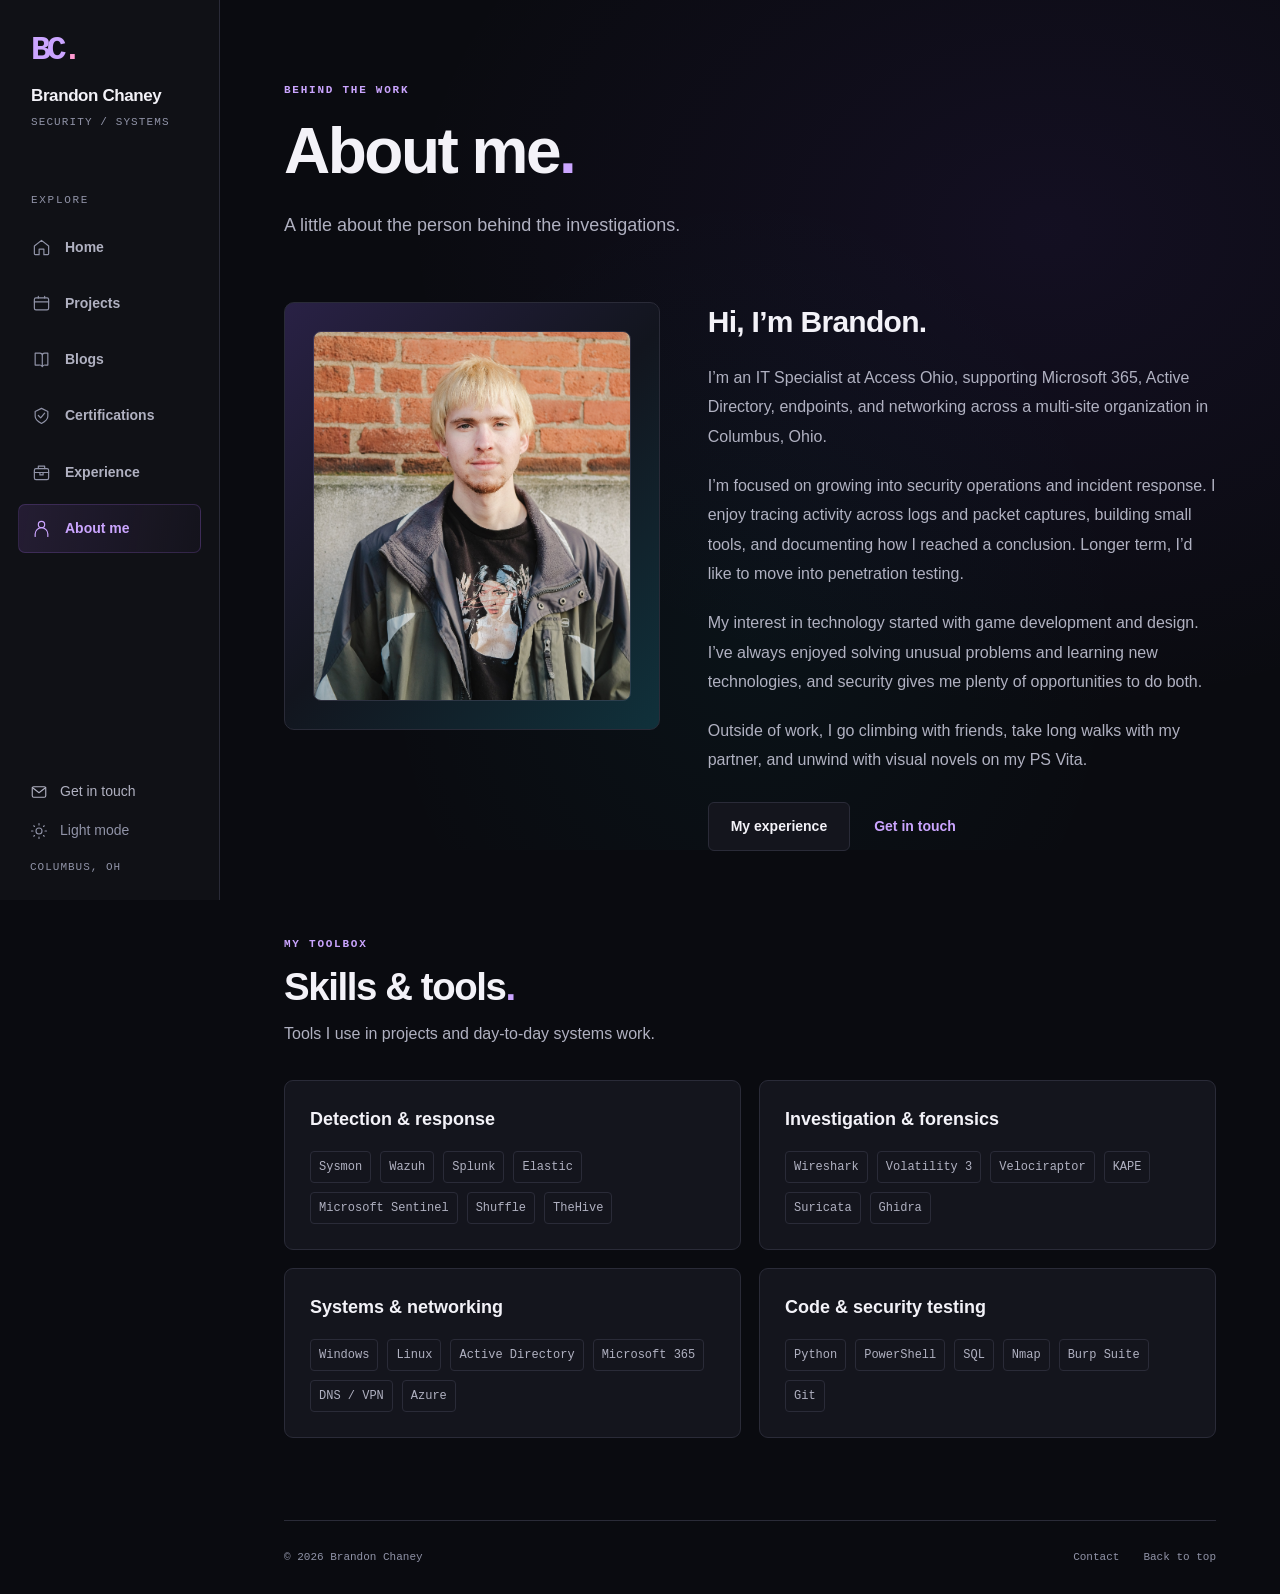
==== about.html @ cf91cf43 "website subsection overhaul" ====
<!doctype html>
<html lang="en" data-theme="dark">
<head>
 <meta charset="utf-8"><meta name="viewport" content="width=device-width, initial-scale=1">
 <meta name="theme-color" content="#0a0b10"><meta name="description" content="Meet Brandon Chaney, an IT specialist in Columbus building toward security operations and incident response.">
 <title>About me | Brandon Chaney</title>
 <link rel="icon" type="image/svg+xml" href="assets/favicon.svg"><link rel="stylesheet" href="style.css">
 <script>try{document.documentElement.dataset.theme=localStorage.getItem('brandon-theme')||'dark'}catch(e){}</script>
 <script src="content.js" defer></script><script src="script.js" defer></script>
</head>
<body id="top">
 <a class="skip-link" href="#main">Skip to content</a>
 <aside class="site-rail" aria-label="Site navigation">
  <a class="rail-brand" href="index.html"><span class="brand-mark">BC<span>.</span></span><span class="brand-name">Brandon Chaney<small>SECURITY / SYSTEMS</small></span></a>
  <p class="rail-label">EXPLORE</p><nav class="nav-links" aria-label="Main navigation"><a href="index.html"><svg viewBox="0 0 24 24" fill="none" stroke="currentColor" stroke-width="1.5" stroke-linecap="round" stroke-linejoin="round" aria-hidden="true"><path d="m3 10 9-7 9 7v10a1 1 0 0 1-1 1h-5v-7H9v7H4a1 1 0 0 1-1-1z"/></svg><span>Home</span></a><a href="projects.html"><svg viewBox="0 0 24 24" fill="none" stroke="currentColor" stroke-width="1.5" stroke-linecap="round" stroke-linejoin="round" aria-hidden="true"><rect x="3" y="5" width="18" height="15" rx="2"/><path d="M3 10h18M8 5V3m8 2V3"/></svg><span>Projects</span></a><a href="blogs.html"><svg viewBox="0 0 24 24" fill="none" stroke="currentColor" stroke-width="1.5" stroke-linecap="round" stroke-linejoin="round" aria-hidden="true"><path d="M4 4h6a3 3 0 0 1 3 3v14a4 4 0 0 0-4-2H4zM13 7a3 3 0 0 1 3-3h4v15h-3a4 4 0 0 0-4 2"/></svg><span>Blogs</span></a><a href="certifications.html"><svg viewBox="0 0 24 24" fill="none" stroke="currentColor" stroke-width="1.5" stroke-linecap="round" stroke-linejoin="round" aria-hidden="true"><path d="m12 3 8 4v6c0 4-4 7-8 9-4-2-8-5-8-9V7z"/><path d="m8 12 3 3 5-6"/></svg><span>Certifications</span></a><a href="experience.html"><svg viewBox="0 0 24 24" fill="none" stroke="currentColor" stroke-width="1.5" stroke-linecap="round" stroke-linejoin="round" aria-hidden="true"><rect x="3" y="7" width="18" height="14" rx="2"/><path d="M8 7V4h8v3M3 12h18m-11 0v3h4v-3"/></svg><span>Experience</span></a><a href="about.html" class="active" aria-current="page"><svg viewBox="0 0 24 24" fill="none" stroke="currentColor" stroke-width="1.5" stroke-linecap="round" stroke-linejoin="round" aria-hidden="true"><circle cx="12" cy="7" r="4"/><path d="M4 22v-3a8 8 0 0 1 16 0v3"/></svg><span>About me</span></a></nav>
  <div class="rail-bottom"><a class="rail-contact" href="contact.html"><svg viewBox="0 0 24 24" fill="none" stroke="currentColor" stroke-width="1.5" stroke-linecap="round" stroke-linejoin="round" aria-hidden="true"><rect x="3" y="5" width="18" height="14" rx="2"/><path d="m3 6 9 7 9-7"/></svg>Get in touch</a><button class="theme-toggle" type="button" aria-label="Switch to light mode" aria-pressed="false"><svg viewBox="0 0 24 24" fill="none" stroke="currentColor" stroke-width="1.5" stroke-linecap="round" stroke-linejoin="round" aria-hidden="true"><circle cx="12" cy="12" r="4"/><path d="M12 2v2m0 16v2M2 12h2m16 0h2M5 5l1 1m12 12 1 1M5 19l1-1M18 6l1-1"/></svg><span class="theme-label">Light mode</span></button><span class="rail-note">COLUMBUS, OH</span></div>
 </aside>
 <header class="mobile-bar"><a href="index.html" class="mobile-brand">BC<span>.</span></a><span class="mobile-title">Brandon Chaney</span><button class="menu-toggle" aria-expanded="false" aria-controls="mobile-nav" aria-label="Open navigation"><span></span><span></span></button><nav id="mobile-nav" class="mobile-nav" aria-label="Mobile navigation" hidden><a href="index.html"><svg viewBox="0 0 24 24" fill="none" stroke="currentColor" stroke-width="1.5" stroke-linecap="round" stroke-linejoin="round" aria-hidden="true"><path d="m3 10 9-7 9 7v10a1 1 0 0 1-1 1h-5v-7H9v7H4a1 1 0 0 1-1-1z"/></svg><span>Home</span></a><a href="projects.html"><svg viewBox="0 0 24 24" fill="none" stroke="currentColor" stroke-width="1.5" stroke-linecap="round" stroke-linejoin="round" aria-hidden="true"><rect x="3" y="5" width="18" height="15" rx="2"/><path d="M3 10h18M8 5V3m8 2V3"/></svg><span>Projects</span></a><a href="blogs.html"><svg viewBox="0 0 24 24" fill="none" stroke="currentColor" stroke-width="1.5" stroke-linecap="round" stroke-linejoin="round" aria-hidden="true"><path d="M4 4h6a3 3 0 0 1 3 3v14a4 4 0 0 0-4-2H4zM13 7a3 3 0 0 1 3-3h4v15h-3a4 4 0 0 0-4 2"/></svg><span>Blogs</span></a><a href="certifications.html"><svg viewBox="0 0 24 24" fill="none" stroke="currentColor" stroke-width="1.5" stroke-linecap="round" stroke-linejoin="round" aria-hidden="true"><path d="m12 3 8 4v6c0 4-4 7-8 9-4-2-8-5-8-9V7z"/><path d="m8 12 3 3 5-6"/></svg><span>Certifications</span></a><a href="experience.html"><svg viewBox="0 0 24 24" fill="none" stroke="currentColor" stroke-width="1.5" stroke-linecap="round" stroke-linejoin="round" aria-hidden="true"><rect x="3" y="7" width="18" height="14" rx="2"/><path d="M8 7V4h8v3M3 12h18m-11 0v3h4v-3"/></svg><span>Experience</span></a><a href="about.html" class="active" aria-current="page"><svg viewBox="0 0 24 24" fill="none" stroke="currentColor" stroke-width="1.5" stroke-linecap="round" stroke-linejoin="round" aria-hidden="true"><circle cx="12" cy="7" r="4"/><path d="M4 22v-3a8 8 0 0 1 16 0v3"/></svg><span>About me</span></a><a href="contact.html"><svg viewBox="0 0 24 24" fill="none" stroke="currentColor" stroke-width="1.5" stroke-linecap="round" stroke-linejoin="round" aria-hidden="true"><rect x="3" y="5" width="18" height="14" rx="2"/><path d="m3 6 9 7 9-7"/></svg><span>Contact</span></a><button class="theme-toggle" aria-label="Switch to light mode" aria-pressed="false"><svg viewBox="0 0 24 24" fill="none" stroke="currentColor" stroke-width="1.5" stroke-linecap="round" stroke-linejoin="round" aria-hidden="true"><circle cx="12" cy="12" r="4"/><path d="M12 2v2m0 16v2M2 12h2m16 0h2M5 5l1 1m12 12 1 1M5 19l1-1M18 6l1-1"/></svg><span class="theme-label">Light mode</span></button></nav></header>
 <main id="main" tabindex="-1"><div class="page-shell"><header class="page-header"><p class="eyebrow">BEHIND THE WORK</p><h1>About me<span class="accent">.</span></h1><p class="page-description">A little about the person behind the investigations.</p></header><div class="about-full"><div class="portrait-frame"><img class="portrait" data-portrait src="assets/brandon.jpg" width="600" height="700" alt="Brandon Chaney"><span class="portrait-note" data-portrait-note hidden>PORTRAIT COMING SOON</span></div><div class="about-copy"><h2>Hi, I’m Brandon.</h2><p>I’m an IT Specialist at Access Ohio, supporting Microsoft 365, Active Directory, endpoints, and networking across a multi-site organization in Columbus, Ohio.</p><p>I’m focused on growing into security operations and incident response. I enjoy tracing activity across logs and packet captures, building small tools, and documenting how I reached a conclusion. Longer term, I’d like to move into penetration testing.</p><p>My interest in technology started with game development and design. I’ve always enjoyed solving unusual problems and learning new technologies, and security gives me plenty of opportunities to do both.</p><p>Outside of work, I go climbing with friends, take long walks with my partner, and unwind with visual novels on my PS Vita.</p><div class="hero-actions"><a class="button button-outline" href="experience.html">My experience</a><a class="text-link" href="contact.html">Get in touch</a></div></div></div><section class="skills-section"><div class="section-heading"><div><p class="eyebrow">MY TOOLBOX</p><h2>Skills & tools<span class="accent">.</span></h2><p>Tools I use in projects and day-to-day systems work.</p></div></div><div class="skills-grid"><div class="skill-card"><h3>Detection & response</h3><div class="tags"><span>Sysmon</span><span>Wazuh</span><span>Splunk</span><span>Elastic</span><span>Microsoft Sentinel</span><span>Shuffle</span><span>TheHive</span></div></div><div class="skill-card"><h3>Investigation & forensics</h3><div class="tags"><span>Wireshark</span><span>Volatility 3</span><span>Velociraptor</span><span>KAPE</span><span>Suricata</span><span>Ghidra</span></div></div><div class="skill-card"><h3>Systems & networking</h3><div class="tags"><span>Windows</span><span>Linux</span><span>Active Directory</span><span>Microsoft 365</span><span>DNS / VPN</span><span>Azure</span></div></div><div class="skill-card"><h3>Code & security testing</h3><div class="tags"><span>Python</span><span>PowerShell</span><span>SQL</span><span>Nmap</span><span>Burp Suite</span><span>Git</span></div></div></div></section></div>
 <footer class="site-footer"><span>© <span data-year>2026</span> Brandon Chaney</span><div><a href="contact.html">Contact</a><a href="#top">Back to top</a></div></footer></main>
</body></html>
---- style.css ----
:root{color-scheme:dark;--bg:#0a0b10;--rail:#101116;--surface:#14151d;--raised:#1a1b25;--line:#2a2b38;--text:#f3f2f8;--muted:#b0b1c1;--dim:#9093a7;--accent:#cba5ff;--pink:#ff9ad1;--cyan:#71e5f8;--green:#98e5b4;--accent-ink:#170d24;--shadow:0 22px 60px #0003;--mono:ui-monospace,SFMono-Regular,Consolas,"Liberation Mono",monospace;--sans:Inter,"Segoe UI",Arial,sans-serif}
:root[data-theme="light"]{color-scheme:light;--bg:#f7f7fc;--rail:#fff;--surface:#fff;--raised:#eeedf7;--line:#d7d5e5;--text:#1d1830;--muted:#59556b;--dim:#696477;--accent:#7137b3;--pink:#b32876;--cyan:#08798c;--green:#227340;--accent-ink:#fff;--shadow:0 22px 60px #3120420c}
*{box-sizing:border-box}html{scroll-behavior:smooth;scroll-padding-top:30px}body{margin:0;background:var(--bg);color:var(--text);font:16px/1.65 var(--sans);-webkit-font-smoothing:antialiased}body::before{content:"";position:absolute;top:0;right:0;left:220px;height:850px;pointer-events:none;z-index:-1;background:radial-gradient(ellipse at 78% 27%,#773cdf16,transparent 55%),radial-gradient(ellipse at 50% 75%,#00c2cf0a,transparent 50%)}a{color:inherit;text-underline-offset:5px}button{font:inherit}img{max-width:100%;display:block}button,a{-webkit-tap-highlight-color:transparent}button{cursor:pointer}::selection{background:var(--accent);color:var(--accent-ink)}:focus-visible{outline:2px solid var(--cyan);outline-offset:5px;border-radius:3px}[hidden]{display:none!important}main{margin-left:220px;min-width:0}main:focus{outline:none}svg{width:22px;height:22px;flex-shrink:0}.skip-link{position:fixed;top:-100px;left:16px;z-index:500;padding:12px 20px;background:var(--accent);color:var(--accent-ink);text-decoration:none}.skip-link:focus{top:15px}
.site-rail{position:fixed;inset:0 auto 0 0;width:220px;padding:34px 18px 25px;background:var(--rail);border-right:1px solid var(--line);z-index:50;display:flex;flex-direction:column}.rail-brand{display:flex;flex-direction:column;align-items:flex-start;gap:15px;text-decoration:none;padding-left:13px}.brand-mark{font:800 33px/1 var(--mono);letter-spacing:-4px;color:var(--accent)}.brand-mark span{color:var(--pink)}.brand-name{font-size:17px;font-weight:650;letter-spacing:-.4px}.brand-name small{display:block;margin-top:4px;font:11px/1.6 var(--mono);letter-spacing:1.1px;color:var(--dim)}.rail-label{margin:60px 13px 15px;font:11px/1.5 var(--mono);letter-spacing:1.7px;color:var(--dim)}.nav-links{display:grid;gap:7px}.nav-links a,.mobile-nav>a{display:flex;align-items:center;gap:14px;padding:12px 13px;border:1px solid transparent;border-radius:7px;color:var(--muted);font-size:14px;font-weight:550;text-decoration:none;transition:background .2s,color .2s}.nav-links a svg{width:19px;height:19px;color:var(--dim)}.nav-links a:hover,.mobile-nav>a:hover{background:var(--raised);color:var(--text)}.nav-links a.active,.mobile-nav>a.active{background:linear-gradient(100deg,#b171ff20,#b171ff07);border-color:#b171ff30;color:var(--accent)}.nav-links a.active svg{color:var(--accent)}.rail-bottom{margin-top:auto;padding:30px 12px 0;display:grid;gap:16px}.rail-contact{display:flex;align-items:center;gap:12px;font-size:14px;color:var(--muted);text-decoration:none}.rail-contact:hover{color:var(--accent)}.rail-contact svg{width:18px}.theme-toggle{display:flex;align-items:center;gap:12px;background:none;border:0;padding:0;color:var(--dim);font-size:14px;text-align:left}.theme-toggle:hover{color:var(--text)}.theme-toggle svg{width:18px;height:18px}.rail-note{font:11px/1.5 var(--mono);letter-spacing:1px;color:var(--dim)}.mobile-bar{display:none}
.section-shell,.page-shell{max-width:1320px;margin:0 auto;padding:82px clamp(32px,5vw,84px)}.section-divider{border-top:1px solid var(--line)}.eyebrow{font:600 11px/1.6 var(--mono);letter-spacing:1.75px;color:var(--accent);margin:0 0 16px}.hero{position:relative;display:grid;grid-template-columns:1.08fr 1fr;gap:48px;align-items:center;min-height:780px;padding-top:80px;padding-bottom:130px}.terminal-text{font:14px/1.6 var(--mono);color:var(--dim);margin:0 0 13px}.terminal-text span{color:var(--cyan)}.hero h1{font-size:clamp(62px,6.8vw,103px);line-height:1.02;letter-spacing:-6px;font-weight:760;margin:0 0 32px}.surname{color:var(--accent);white-space:nowrap}.initial-invert{display:inline-block;color:#170d24;background:var(--pink);padding:0 .05em .04em;line-height:.99;margin-right:.025em}.name-dot{color:var(--pink)}.hero-description{font-size:18px;line-height:1.7;color:var(--muted);max-width:490px;margin:0}.hero-actions{display:flex;flex-wrap:wrap;align-items:center;gap:12px;margin-top:27px}.button{display:inline-flex;align-items:center;justify-content:center;gap:20px;text-decoration:none;font-size:14px;font-weight:650;line-height:1.4;padding:14px 22px;border-radius:6px;border:1px solid transparent;transition:transform .2s,box-shadow .2s,background .2s}.button-primary{background:linear-gradient(110deg,#d3adff,#bf95f5);color:#1d0f30;box-shadow:0 5px 24px #a465ed15}.button-primary:hover{box-shadow:0 8px 30px #b07dea2e;transform:translateY(-2px)}.button-outline{background:var(--surface);border-color:var(--line);color:var(--text)}.button-outline:hover{border-color:var(--accent);transform:translateY(-2px)}.hero-caption{font:12px/1.7 var(--mono);color:var(--dim);margin:26px 0 0;max-width:430px}.terminal-wrap{min-width:0;position:relative}.terminal-wrap::before{content:"";position:absolute;inset:-40px -30px;z-index:-1;background:radial-gradient(ellipse,#9146e52b,transparent 70%)}.terminal-window{background:var(--surface);border:1px solid #a273dc50;border-radius:10px;box-shadow:var(--shadow);overflow:hidden;transform:none}.terminal-header{display:flex;align-items:center;gap:18px;padding:15px 18px;border-bottom:1px solid var(--line);background:var(--raised);font:11px/1.5 var(--mono);color:var(--dim)}.terminal-dots{display:flex;gap:6px}.terminal-dots i{width:8px;height:8px;border-radius:50%;background:#fa8b9f}.terminal-dots i:nth-child(2){background:#e6c178}.terminal-dots i:nth-child(3){background:#87d8af}.terminal-body{padding:27px 23px 19px;font:12px/1.9 var(--mono)}.terminal-static{color:var(--muted)}.terminal-green{color:var(--green)}.terminal-dim{color:var(--dim)}.terminal-foot{display:flex;justify-content:space-between;gap:14px;padding-top:17px;border-top:1px solid var(--line);font-size:9px;letter-spacing:.5px;color:var(--dim)}.terminal-caption{margin:21px 0 0;text-align:right;font:9px/1.5 var(--mono);letter-spacing:1.2px;color:var(--dim)}.cursor{color:var(--accent);animation:blink 1s steps(1) infinite}@keyframes blink{50%{opacity:0}}.hero-scroll{position:absolute;bottom:43px;left:clamp(32px,5vw,84px);font:11px/1.5 var(--mono);letter-spacing:1px;text-decoration:none;color:var(--dim);display:flex;align-items:center;gap:12px}.hero-scroll::before{content:"";height:23px;width:1px;background:linear-gradient(var(--accent),transparent)}.hero-scroll:hover{color:var(--accent)}
.section-heading{display:flex;justify-content:space-between;align-items:flex-end;gap:30px;margin-bottom:32px}.section-heading h2,.contact-box h2{font-size:clamp(30px,3vw,43px);line-height:1.18;letter-spacing:-1.4px;margin:0 0 12px;font-weight:650}.section-heading .eyebrow{margin-bottom:10px}.section-heading p:not(.eyebrow){color:var(--muted);font-size:16px;margin:0;max-width:650px}.accent{color:var(--accent)}.section-link{font-size:14px;font-weight:550;text-decoration:none;color:var(--accent);flex-shrink:0;padding-bottom:4px}.section-link:hover{text-decoration:underline}.section-link span{display:inline-block;margin-left:7px;padding:1px 7px;background:var(--raised);color:var(--dim);border-radius:4px;font:11px/1.7 var(--mono)}.tone-pink{--tone:var(--pink);--tint:#ff73b808;--tone-line:#ff73b830}.tone-green{--tone:var(--green);--tint:#75f9a508;--tone-line:#75f9a530}.tone-purple{--tone:var(--accent);--tint:#ba80ff08;--tone-line:#ba80ff30}.tone-cyan{--tone:var(--cyan);--tint:#4ad7ec08;--tone-line:#4ad7ec30}.stats-grid{display:grid;grid-template-columns:repeat(4,minmax(0,1fr));gap:14px}.stat-card{min-width:0;background:linear-gradient(135deg,var(--tint),transparent),var(--surface);border:1px solid var(--line);border-top:2px solid var(--tone-line);border-radius:10px;overflow:hidden;display:flex;flex-direction:column}.stat-header{display:flex;align-items:center;gap:10px;padding:22px 17px 0}.platform-symbol{color:var(--tone);background:var(--tint);border:1px solid var(--tone-line);border-radius:7px;padding:9px;line-height:0}.platform-symbol svg{width:19px;height:19px}.stat-header h3{font-size:16px;line-height:1.4;letter-spacing:-.3px;margin:0}.stat-header p{font-size:11px;color:var(--tone);line-height:1.5;margin:3px 0 0}.stat-numbers{display:grid;grid-template-columns:1fr 1fr;gap:10px;padding:22px 19px}.stat-numbers strong{font:600 34px/1.2 var(--mono);display:block;color:var(--text)}.stat-numbers span{display:block;font-size:11px;line-height:1.4;margin-top:5px;color:var(--dim)}.stat-focus{display:flex;flex-wrap:wrap;gap:7px;padding:0 18px 22px}.stat-focus span{color:var(--tone);border:1px solid var(--tone-line);background:var(--tint);padding:3px 7px;border-radius:4px;font:10px/1.5 var(--mono)}.stat-footer{padding:15px 17px;border-top:1px solid var(--line);margin-top:auto;display:flex;flex-wrap:wrap;justify-content:space-between;gap:5px;font-size:11px}.stat-footer>span{color:var(--dim)}.stat-footer a{color:var(--tone);text-decoration:none;font-weight:600}.stat-footer a:hover{text-decoration:underline}.stat-progress{padding:0 19px 20px}.progress-label{display:flex;justify-content:space-between;font:11px/1.5 var(--mono);color:var(--dim);margin-bottom:7px}progress{width:100%;height:5px;border:0;border-radius:5px;overflow:hidden;accent-color:var(--tone);background:var(--line)}progress::-webkit-progress-bar{background:var(--line)}progress::-webkit-progress-value{background:var(--tone)}progress::-moz-progress-bar{background:var(--tone)}
.work-grid{display:grid;grid-template-columns:repeat(2,minmax(0,1fr));gap:24px}.work-card{background:var(--surface);border:1px solid var(--line);border-radius:11px;overflow:hidden;display:flex;flex-direction:column;min-width:0;transition:transform .22s,border-color .22s,box-shadow .22s}.work-card:hover{transform:translateY(-5px);border-color:#a16fe975;box-shadow:0 15px 40px #0002}.card-image{position:relative;display:block;background:#11121b;overflow:hidden;text-decoration:none}.card-image img{width:100%;height:auto;aspect-ratio:1.8;object-fit:cover;transition:transform .45s}.work-card:hover .card-image img{transform:scale(1.025)}.image-label{position:absolute;right:18px;top:16px;font:10px/1.6 var(--mono);letter-spacing:.8px;color:#b8b7ce}.card-body{padding:25px 26px;display:flex;flex-direction:column;flex:1}.card-category{font:600 10px/1.6 var(--mono);letter-spacing:1.1px;color:var(--accent);margin:0 0 10px}.work-card :is(h2,h3){font-size:23px;line-height:1.3;letter-spacing:-.6px;font-weight:600;margin:0 0 12px}.work-card :is(h2,h3) a{text-decoration:none}.work-card :is(h2,h3) a:hover{color:var(--accent)}.card-body>p:not(.card-category){color:var(--muted);font-size:15px;line-height:1.75;margin:0 0 24px}.card-bottom{margin-top:auto}.tags{display:flex;flex-wrap:wrap;gap:7px}.tags>span{color:var(--dim);padding:4px 8px;border:1px solid var(--line);border-radius:4px;font:11px/1.5 var(--mono)}.card-link{display:inline-block;color:var(--accent);text-decoration:none;font-size:13px;font-weight:600;margin-top:22px}.card-link:hover{text-decoration:underline}.cert-preview-grid{display:grid;grid-template-columns:repeat(3,minmax(0,1fr));gap:16px}.cert-preview{display:flex;align-items:center;gap:19px;border:1px solid var(--line);border-radius:9px;background:linear-gradient(135deg,var(--tint),transparent),var(--surface);padding:24px 20px;text-decoration:none;transition:transform .2s,border-color .2s}.cert-preview:hover{transform:translateY(-3px);border-color:var(--tone)}.cert-preview .card-category{color:var(--dim);text-transform:uppercase;margin-bottom:4px}.cert-preview h3{margin:0 0 7px;font:600 20px/1.3 var(--sans);letter-spacing:-.5px}.cert-monogram{color:var(--tone);font:600 28px/1.3 var(--mono);display:grid;place-items:center;aspect-ratio:1;width:150px;background:linear-gradient(140deg,var(--tint),var(--raised));border:1px solid var(--tone-line);border-radius:30px;box-shadow:inset 0 0 0 10px var(--surface),inset 0 0 0 11px var(--tone-line)}.cert-monogram.small{width:66px;flex:0 0 66px;font-size:13px;border-radius:16px;box-shadow:inset 0 0 0 5px var(--surface),inset 0 0 0 6px var(--tone-line)}.status{font:11px/1.5 var(--mono);color:var(--tone);border:1px solid var(--tone-line);padding:4px 7px;border-radius:4px;background:var(--tint);display:inline-block;white-space:nowrap}
.about-preview{display:grid;grid-template-columns:.62fr 1.38fr;gap:56px;align-items:center}.portrait-frame{border:1px solid var(--line);position:relative;border-radius:10px;overflow:hidden;background:linear-gradient(135deg,#292145,#12151e 50%,#10313b);padding:7.5%;display:block}.portrait{width:100%;height:auto;aspect-ratio:6/7;object-fit:cover;object-position:50% 24%;border-radius:8px;border:1px solid #9c8cb133}.portrait-note{position:absolute;bottom:23px;left:20px;right:20px;text-align:center;font:10px/1.5 var(--mono);letter-spacing:1px;color:#afb0c8}.about-preview .section-heading{margin-bottom:22px}.about-lead{font-size:23px;letter-spacing:-.5px;font-weight:550;color:var(--text)!important;margin-bottom:15px!important}.about-preview>div>p{color:var(--muted);margin:0 0 17px;font-size:16px;line-height:1.8}.about-preview .button{margin-top:10px}.text-link{color:var(--accent);font-size:14px;font-weight:550;text-decoration:none}.text-link:hover{text-decoration:underline}.experience-link{display:block;margin-top:18px}.contact-section{padding-top:48px}.contact-box{display:flex;gap:40px;align-items:center;justify-content:space-between;padding:38px 40px;border:1px solid #ac78d842;border-radius:12px;background:radial-gradient(ellipse at 90% 0,#9658d915,transparent 65%),var(--surface)}.contact-box h2{margin-bottom:10px}.contact-box p:not(.eyebrow){color:var(--muted);margin:0;max-width:550px}.contact-actions{display:grid;justify-items:center;gap:16px;flex-shrink:0}.site-footer{display:flex;justify-content:space-between;gap:20px;margin:0 clamp(32px,5vw,84px);padding:28px 0;border-top:1px solid var(--line);font:11px/1.6 var(--mono);color:var(--dim)}.site-footer div{display:flex;gap:24px}.site-footer a{text-decoration:none}.site-footer a:hover{color:var(--accent)}
.page-shell{padding-top:82px;min-height:calc(100vh - 80px)}.page-header{margin-bottom:60px;max-width:820px}.page-header h1{font-size:clamp(45px,5vw,68px);line-height:1.12;letter-spacing:-2.5px;font-weight:650;margin:0 0 23px}.page-description{font-size:18px;color:var(--muted);max-width:740px;margin:0;line-height:1.75}.page-header .button{margin-top:28px}.page-end{margin-top:65px;border-top:1px solid var(--line);padding-top:30px;display:flex;justify-content:space-between;gap:20px;align-items:center}.page-end p,.collection-note{font-size:14px;color:var(--dim);margin:0}.collection-note{margin-top:32px}.cert-list{display:grid;gap:30px}.cert-detail{display:grid;grid-template-columns:220px 1fr;gap:35px;padding:35px;border:1px solid var(--tone-line);border-radius:12px;background:linear-gradient(135deg,var(--tint),transparent),var(--surface);scroll-margin-top:30px}.cert-identity{text-align:center;border-right:1px solid var(--tone-line);padding-right:35px;display:flex;align-items:center;flex-direction:column}.cert-identity .card-category{text-transform:uppercase;color:var(--dim);margin-bottom:18px}.cert-identity .cert-monogram{margin-bottom:23px}.cert-date{font-size:12px;color:var(--dim);margin:12px 0 22px}.cert-identity .text-link{font-size:12px;color:var(--tone);margin-top:auto}.cert-content{min-width:0;padding:3px 0}.cert-content .eyebrow{color:var(--tone);margin-bottom:8px}.cert-content h2{font-size:29px;letter-spacing:-.7px;line-height:1.3;font-weight:600;margin:0 0 22px}.cert-summary{padding:16px 20px;border-left:3px solid var(--tone);background:var(--tint);color:var(--muted);font-size:15px;margin:0 0 26px}.cert-skills{display:grid;grid-template-columns:repeat(3,minmax(0,1fr));gap:22px}.cert-skills h3{font-size:14px;color:var(--text);margin:0 0 9px;padding-bottom:9px;border-bottom:1px solid var(--line);line-height:1.5;font-weight:650}.cert-skills p{font-size:13px;line-height:1.7;color:var(--dim);margin:0}.resume-download span{font:10px/1.5 var(--mono);padding-left:16px;border-left:1px solid #28153835}
.timeline{list-style:none;margin:0;padding:0;position:relative;display:grid;gap:38px}.timeline::before{content:"";position:absolute;left:50%;top:0;bottom:0;width:1px;background:linear-gradient(var(--accent),var(--cyan),var(--green))}.timeline-entry{position:relative;display:flex;justify-content:flex-start;padding-right:calc(50% + 28px)}.timeline-entry:nth-child(2n){justify-content:flex-end;padding-right:0;padding-left:calc(50% + 28px)}.timeline-node{position:absolute;left:calc(50% - 7px);top:28px;width:15px;height:15px;background:var(--tone);border:4px solid var(--bg);border-radius:50%;outline:1px solid var(--tone-line);box-shadow:0 0 0 8px var(--bg)}.timeline-card{width:100%;padding:27px;border-radius:11px;border:1px solid var(--tone-line);background:linear-gradient(130deg,var(--tint),transparent),var(--surface)}.timeline-date{display:inline-block;margin:0 0 19px;font:11px/1.6 var(--mono);color:var(--tone);padding:4px 9px;border:1px solid var(--tone-line);border-radius:5px}.timeline-card .card-category{color:var(--dim)}.timeline-card h2{font-size:23px;line-height:1.4;letter-spacing:-.55px;font-weight:600;margin:0 0 16px}.timeline-card>p:not(.timeline-date):not(.card-category){color:var(--muted);font-size:15px;line-height:1.8;margin:0 0 16px}.timeline-card .tags{margin-top:24px}.about-full{display:grid;grid-template-columns:.85fr 1.15fr;gap:48px;align-items:start}.about-copy h2{font-size:30px;line-height:1.3;letter-spacing:-.7px;margin:0 0 22px}.about-copy p{color:var(--muted);font-size:16px;line-height:1.85;margin:0 0 19px}.about-copy .hero-actions{gap:24px}.skills-section{margin-top:85px}.skills-grid{display:grid;grid-template-columns:repeat(2,minmax(0,1fr));gap:18px}.skill-card{border:1px solid var(--line);background:var(--surface);border-radius:9px;padding:25px}.skill-card h3{font-size:18px;line-height:1.5;font-weight:600;margin:0 0 18px}.skill-card .tags{gap:9px}.skill-card .tags>span{font-size:12px;color:var(--muted)}.contact-page{max-width:1140px}.contact-list{display:grid;gap:15px}.contact-list>a{display:flex;align-items:center;gap:23px;padding:27px;border:1px solid var(--line);background:var(--surface);border-radius:9px;text-decoration:none;transition:border-color .2s,transform .2s;min-width:0}.contact-list>a:hover{border-color:var(--accent);transform:translateY(-2px)}.contact-icon{font:600 22px/1 var(--mono);color:var(--accent);width:44px;flex-shrink:0}.contact-icon svg{width:27px;height:27px}.contact-list small{display:block;font:11px/1.5 var(--mono);letter-spacing:1px;color:var(--dim);margin-bottom:6px}.contact-list strong{font-size:19px;font-weight:550;letter-spacing:-.4px;overflow-wrap:anywhere}.contact-action{margin-left:auto;color:var(--accent);font-size:14px}
@media(min-width:1700px){.hero{min-height:850px}.hero h1{font-size:108px}.stat-header h3{font-size:17px}}
@media(max-width:1250px){.stats-grid{grid-template-columns:repeat(2,minmax(0,1fr))}.hero{gap:30px}.hero h1{font-size:76px;letter-spacing:-4px}.hero-description{font-size:17px}.terminal-body{font-size:11px;padding:24px 19px}.terminal-foot{font-size:8px}.terminal-header{font-size:10px;gap:10px}.cert-preview{padding:20px 15px;gap:12px}.cert-monogram.small{width:53px;flex-basis:53px;font-size:11px}.cert-preview h3{font-size:18px}.cert-detail{grid-template-columns:180px 1fr;padding:26px;gap:27px}.cert-identity{padding-right:27px}.cert-monogram{width:126px;font-size:24px}.cert-skills{gap:14px}.cert-content h2{font-size:26px}.about-preview{gap:35px}.stat-header h3{font-size:18px}.stat-header p,.stat-numbers span{font-size:12px}.stat-footer{font-size:12px}.stat-focus span{font-size:11px}}
@media(max-width:1100px){.hero{grid-template-columns:1fr;min-height:auto;gap:42px;padding-bottom:110px}.hero h1{font-size:88px}.hero-copy{max-width:650px}.hero-description{max-width:590px}.terminal-wrap{width:100%;max-width:560px}.terminal-window{transform:none}.terminal-body{font-size:12px}.terminal-foot{font-size:9px}.terminal-caption{font-size:9px}.terminal-header{font-size:11px}.cert-preview-grid{grid-template-columns:1fr}.cert-preview{padding:20px 25px}.cert-monogram.small{width:60px;flex-basis:60px}.cert-preview>div:last-child{display:grid;grid-template-columns:1fr auto;align-items:center;gap:4px 35px;width:100%}.cert-preview .card-category{grid-column:1 / -1}.cert-preview h3{margin:0}.status{font-size:11px}.cert-detail{grid-template-columns:155px 1fr;gap:23px;padding:25px}.cert-identity{padding-right:23px}.cert-skills{grid-template-columns:1fr;gap:16px}.cert-skills h3{border:0;padding:0;margin-bottom:3px}.cert-content h2{font-size:24px}.cert-summary{margin-bottom:21px}.timeline::before{left:7px}.timeline-entry,.timeline-entry:nth-child(2n){padding:0 0 0 37px;justify-content:flex-start}.timeline-node{left:0}.about-full{grid-template-columns:1fr}.about-full .portrait-frame{max-width:390px}.about-preview{grid-template-columns:1fr}.about-preview .portrait-frame{max-width:285px}.contact-box{align-items:flex-start;flex-direction:column;gap:25px}.contact-actions{display:flex;flex-wrap:wrap;gap:20px;align-items:center}.work-card :is(h2,h3){font-size:21px}.card-body{padding:22px}.card-body>p:not(.card-category){font-size:14px}}
@media(max-width:850px){main{margin-left:0}body::before{left:0}.site-rail{display:none}.mobile-bar{position:sticky;top:0;z-index:100;display:flex;align-items:center;height:66px;padding:0 24px;background:var(--rail);border-bottom:1px solid var(--line);gap:17px}.mobile-brand{font:800 26px/1 var(--mono);letter-spacing:-3px;color:var(--accent);text-decoration:none}.mobile-brand span{color:var(--pink)}.mobile-title{font-size:14px;font-weight:550;color:var(--muted)}.menu-toggle{margin-left:auto;width:38px;height:38px;display:flex;flex-direction:column;align-items:center;justify-content:center;gap:6px;border:1px solid var(--line);border-radius:6px;background:var(--surface)}.menu-toggle span{display:block;height:1px;width:16px;background:var(--text);transition:transform .2s}.menu-toggle[aria-expanded="true"] span:first-child{transform:translateY(3.5px) rotate(45deg)}.menu-toggle[aria-expanded="true"] span:last-child{transform:translateY(-3.5px) rotate(-45deg)}.mobile-nav{position:absolute;top:65px;left:0;right:0;background:var(--rail);border-bottom:1px solid var(--line);padding:17px 24px;box-shadow:0 20px 30px #0003}.mobile-nav .theme-toggle{margin:20px 13px 8px}.section-shell,.page-shell{padding-left:6%;padding-right:6%}.hero{padding-top:62px}.hero-scroll{left:6%}.page-header{margin-bottom:45px}.cert-detail{grid-template-columns:190px 1fr}.cert-skills{grid-template-columns:1fr}.about-full{grid-template-columns:.8fr 1.2fr;gap:35px}.site-footer{margin-left:6%;margin-right:6%}html{scroll-padding-top:90px}.cert-detail{scroll-margin-top:90px}}
@media(max-width:620px){.section-shell,.page-shell{padding:60px 22px}.hero{padding-top:48px;padding-bottom:100px}.hero h1{font-size:clamp(60px,15vw,84px);letter-spacing:-4px;margin-bottom:26px}.hero .eyebrow{font-size:10px;letter-spacing:1px}.hero-description{font-size:17px}.hero-caption{font-size:11px}.hero-scroll{left:22px;bottom:34px}.terminal-header{font-size:10px;padding:13px 15px}.terminal-body{font-size:11px;padding:20px 17px}.terminal-foot{font-size:8px;letter-spacing:0}.terminal-caption{font-size:8px}.section-heading{display:block;margin-bottom:28px}.section-heading h2,.contact-box h2{font-size:32px;letter-spacing:-1px}.section-heading p:not(.eyebrow){font-size:15px}.section-link{display:inline-block;margin-top:16px}.stats-grid{grid-template-columns:1fr;gap:17px}.stat-header{padding:23px 23px 0}.stat-numbers{padding:22px 24px}.stat-numbers strong{font-size:39px}.stat-focus{padding-left:24px;padding-bottom:23px}.stat-footer{padding:17px 23px}.stat-progress{padding-left:24px;padding-right:24px}.work-grid{grid-template-columns:1fr;gap:23px}.card-body{padding:25px}.card-body>p:not(.card-category){font-size:15px}.work-card :is(h2,h3){font-size:23px}.cert-preview>div:last-child{gap:4px 15px}.cert-preview{padding:20px;gap:18px}.cert-preview h3{font-size:19px}.about-preview{gap:32px}.about-preview .portrait-frame{max-width:100%;width:100%}.about-preview .portrait{aspect-ratio:1.18;object-position:50% 24%}.about-preview .section-heading{margin-bottom:19px}.about-preview>div>p{font-size:16px}.contact-section{padding-top:30px}.contact-box{padding:28px 25px;gap:25px}.contact-box p:not(.eyebrow){font-size:15px}.contact-actions{display:grid;justify-items:start;gap:15px}.site-footer{margin:0 22px;flex-wrap:wrap;gap:14px;font-size:11px}.site-footer div{gap:22px}.page-header h1{font-size:47px;letter-spacing:-2px}.page-description{font-size:17px}.cert-detail{grid-template-columns:1fr;padding:26px;gap:28px}.cert-identity{border-right:0;border-bottom:1px solid var(--tone-line);padding:0 0 25px}.cert-identity .cert-monogram{width:137px}.cert-identity .text-link{margin-top:0}.cert-date{margin-bottom:16px}.cert-content h2{font-size:26px}.cert-skills{gap:20px}.cert-summary{padding:13px 16px;font-size:15px}.cert-skills h3{font-size:15px}.cert-skills p{font-size:14px}.timeline{gap:30px}.timeline-entry,.timeline-entry:nth-child(2n){padding-left:30px}.timeline-card{padding:23px}.timeline-card h2{font-size:22px}.timeline-card .card-category{font-size:10px}.page-end{margin-top:40px;display:block}.page-end .text-link{display:inline-block;margin-top:12px}.about-full{grid-template-columns:1fr;gap:34px}.about-full .portrait-frame{max-width:100%}.about-full .portrait{aspect-ratio:1.1}.about-copy h2{font-size:29px}.skills-section{margin-top:55px}.skills-grid{grid-template-columns:1fr}.contact-list>a{padding:23px 19px;gap:12px;flex-wrap:wrap}.contact-icon{width:30px;font-size:18px}.contact-list strong{font-size:16px}.contact-list>a>span:nth-child(2){flex:1;min-width:0}.contact-action{display:none}.mobile-bar{padding:0 22px}.button{font-size:14px;padding:13px 18px}}
@media(max-width:620px){.terminal-wrap::before{inset:-40px -15px}}
@media(max-width:360px){.hero h1{font-size:56px}.hero .eyebrow{font-size:9px}.cert-preview{gap:12px;padding:18px 15px}.cert-monogram.small{width:48px;flex-basis:48px;font-size:10px}.cert-preview h3{font-size:17px}.cert-preview .status{font-size:10px}.mobile-title{font-size:12px}.terminal-header{font-size:9px}.terminal-body{font-size:10px}}
@media(prefers-reduced-motion:reduce){html{scroll-behavior:auto}*,*::before,*::after{animation:none!important;transition:none!important}.terminal-window{transform:none}}

/* Supplied platform marks and certification badges. */
.platform-symbol{width:44px;height:44px;flex:0 0 44px;padding:0;display:grid;place-items:center;overflow:hidden}.platform-logo{display:block;width:100%;height:100%;object-fit:cover}.logo-letsdefend{transform:scale(2)}.logo-htb{transform:scale(1.15)}.cert-monogram.cert-image{background:#f1f4f8;border-color:#dbe2e9;border-radius:14px;padding:8px;box-shadow:none;overflow:hidden}.cert-monogram.cert-image img{display:block;width:100%;height:100%;object-fit:contain}.cert-monogram.small.cert-image{padding:4px;border-radius:12px}


/* Fixed terminal viewport: every startup and typing stage shares one height. */
.sr-only{position:absolute;width:1px;height:1px;padding:0;margin:-1px;overflow:hidden;clip-path:inset(50%);white-space:nowrap;border:0}
.terminal-wrap::before{background:radial-gradient(ellipse at 35% 70%,#38c6db19,transparent 55%),radial-gradient(ellipse at 65% 30%,#ae65f32b,transparent 55%);border-radius:50%;filter:blur(15px)}
.terminal-window{position:relative;border-color:#a273dc66;box-shadow:var(--shadow),0 0 45px #9d67dc0b}
.terminal-window::before{content:"";position:absolute;top:0;left:0;right:0;height:2px;z-index:1;background:linear-gradient(90deg,var(--cyan),var(--accent),var(--pink))}
.terminal-header{height:49px;padding:0 18px;gap:12px}
.terminal-title{min-width:0;overflow:hidden;text-overflow:ellipsis;white-space:nowrap}
.terminal-control{display:grid;place-items:center;flex:0 0 26px;width:26px;height:26px;padding:4px;margin-left:auto;background:transparent;border:1px solid transparent;border-radius:4px;color:var(--dim)}
.terminal-control:hover{color:var(--cyan);border-color:var(--line);background:var(--surface)}
.terminal-control svg{width:15px;height:15px}
.terminal-replay-icon{display:none}
[data-terminal-stage="console"] .terminal-replay-icon{display:block}
[data-terminal-stage="console"] .terminal-skip-icon{display:none}
.terminal-body{height:322px;padding:24px 23px 18px;display:flex;flex-direction:column;gap:16px;background:radial-gradient(ellipse at 100% 0,#8c4bc014,transparent 70%),radial-gradient(ellipse at 0 100%,#29b4ca0b,transparent 70%),var(--surface)}
.terminal-viewport{position:relative;flex:1;min-height:0;overflow:hidden}
.terminal-stage{position:absolute;inset:0;overflow:hidden}



.terminal-output-line{display:block;min-height:1.9em}
.terminal-pink{color:var(--pink)}
.terminal-cyan{color:var(--cyan)}
.terminal-foot{flex-shrink:0;padding-top:14px;min-height:32px}
.cursor{display:inline-block;width:1ch;height:1.15em;margin-left:.15ch;vertical-align:-.2em;background:var(--accent);box-shadow:0 0 10px #bb8bea38;animation:blink 1.1s steps(1) infinite}
.terminal-boot{display:flex;align-items:flex-end}
.terminal-boot-log{width:100%;font-size:10px;line-height:1.75}
.terminal-boot-line{display:flex;gap:10px;white-space:nowrap}
.terminal-boot-status{color:var(--dim);flex-shrink:0}
.terminal-boot-status b{color:var(--green);font-weight:600}
.terminal-boot-message{color:var(--muted);overflow:hidden;text-overflow:ellipsis}
.terminal-boot-line:nth-child(3n) .terminal-boot-message{color:var(--cyan)}
.terminal-splash{display:flex;flex-direction:column;align-items:center;justify-content:center;gap:11px;text-align:center}
.terminal-launch-title{margin:0;color:var(--pink);font:600 10px/1.5 var(--mono);letter-spacing:2px}
.terminal-meowth{margin:0;font:12px/1.13 var(--mono);white-space:pre;color:var(--cyan);text-align:left;text-shadow:0 0 18px #71e5f821}
.terminal-launch-note{margin:0;font:9px/1.5 var(--mono);color:var(--dim)}
@media(max-width:620px){.terminal-header{padding:0 15px;gap:10px;height:45px}.terminal-body{padding:20px 17px 16px}.terminal-boot-log{font-size:9px}.terminal-boot-line{gap:7px}.terminal-meowth{font-size:11px}}
@media(max-width:360px){.terminal-launch-title{font-size:9px;letter-spacing:1.4px}.terminal-meowth{font-size:10.5px}.terminal-launch-note{font-size:8px}.terminal-boot-log{font-size:8.5px}}

/* A bounded, scrolling terminal session and eased launch progress. */
:root{--terminal-blue:#89b9ff;--terminal-warn:#ecc56b;--terminal-failed:#ff8585}
:root[data-theme="light"]{--terminal-blue:#2258a6;--terminal-warn:#946409;--terminal-failed:#b52d3d}
.terminal-history{line-height:1.75;will-change:transform}
.terminal-console.is-scrolling{mask-image:linear-gradient(to bottom,transparent,#000 14px)}
.terminal-intro{color:var(--muted)}
.terminal-intro p{margin:0}
.loading-dots{display:inline-block;width:3ch;text-align:left}
.terminal-entry{margin-top:14px}
.terminal-entry:first-child{margin-top:0}
.terminal-prompt{margin:0 0 6px;overflow-wrap:anywhere}
.terminal-entry pre{margin:0;white-space:pre-wrap;overflow-wrap:anywhere;font:inherit;color:var(--terminal-blue)}
.terminal-output-line{min-height:1.75em}
.terminal-boot-status{width:10ch;text-align:center}
.terminal-boot-status[data-status="WARN"] b{color:var(--terminal-warn)}
.terminal-boot-status[data-status="FAILED"] b{color:var(--terminal-failed)}
.terminal-launch-progress{height:4px;width:min(220px,85%);background:var(--line);border-radius:4px;overflow:hidden}
.terminal-progress-fill{display:block;width:100%;height:100%;transform:scaleX(0);transform-origin:left;background:linear-gradient(90deg,var(--cyan),var(--accent));border-radius:inherit}
[data-terminal-stage="splash"] .terminal-progress-fill{animation:terminal-launch 2.6s cubic-bezier(.12,.8,.18,1) forwards}
@keyframes terminal-launch{from{transform:scaleX(0)}to{transform:scaleX(1)}}
.terminal-paused .terminal-progress-fill,.terminal-paused .cursor{animation-play-state:paused}
.github-button{gap:10px}
.github-logo{width:18px;height:18px;flex-shrink:0;filter:invert(1)}
:root[data-theme="light"] .github-logo{filter:none}
.timeline-identity{display:flex;gap:16px;align-items:flex-start;margin-bottom:17px}
.timeline-identity>div{min-width:0}
.timeline-identity .card-category{margin-bottom:7px}
.timeline-identity h2{margin:0}
.company-logo{display:grid;place-items:center;width:56px;height:56px;flex:0 0 56px;overflow:hidden;border-radius:10px;background:#fff;border:1px solid #ffffff26}
.company-logo img{width:100%;height:100%;object-fit:contain}
.logo-access-ohio img{transform:scale(1.12)}
.logo-ohio-university{background:#00694f}
.logo-ohio-university img{transform:scale(1.13)}
.logo-ey{background:#e6e6e6;padding:5px}
@media(max-width:620px){.timeline-identity{gap:13px}.company-logo{width:48px;height:48px;flex-basis:48px;border-radius:8px}.timeline-identity h2{font-size:21px}}

/* Small tool marks and metric glyphs keep the existing cards easy to scan. */
.tags{align-items:center;gap:8px}
.tags>span{display:inline-flex;align-items:center;gap:7px;min-height:32px;white-space:nowrap;color:var(--muted)}
.tool-icon{position:relative;display:block;width:20px;height:20px;flex-shrink:0;overflow:hidden;border-radius:4px}
.tool-icon img{display:block;width:100%;height:100%;object-fit:contain;max-width:none}
.tool-icon--virustotal img{position:absolute;left:0;top:50%;width:88px;height:auto;transform:translateY(-50%)}
.stat-value{display:flex;align-items:center;gap:9px}
.metric-icon{width:19px;height:19px;flex-shrink:0;color:var(--tone);opacity:.85}
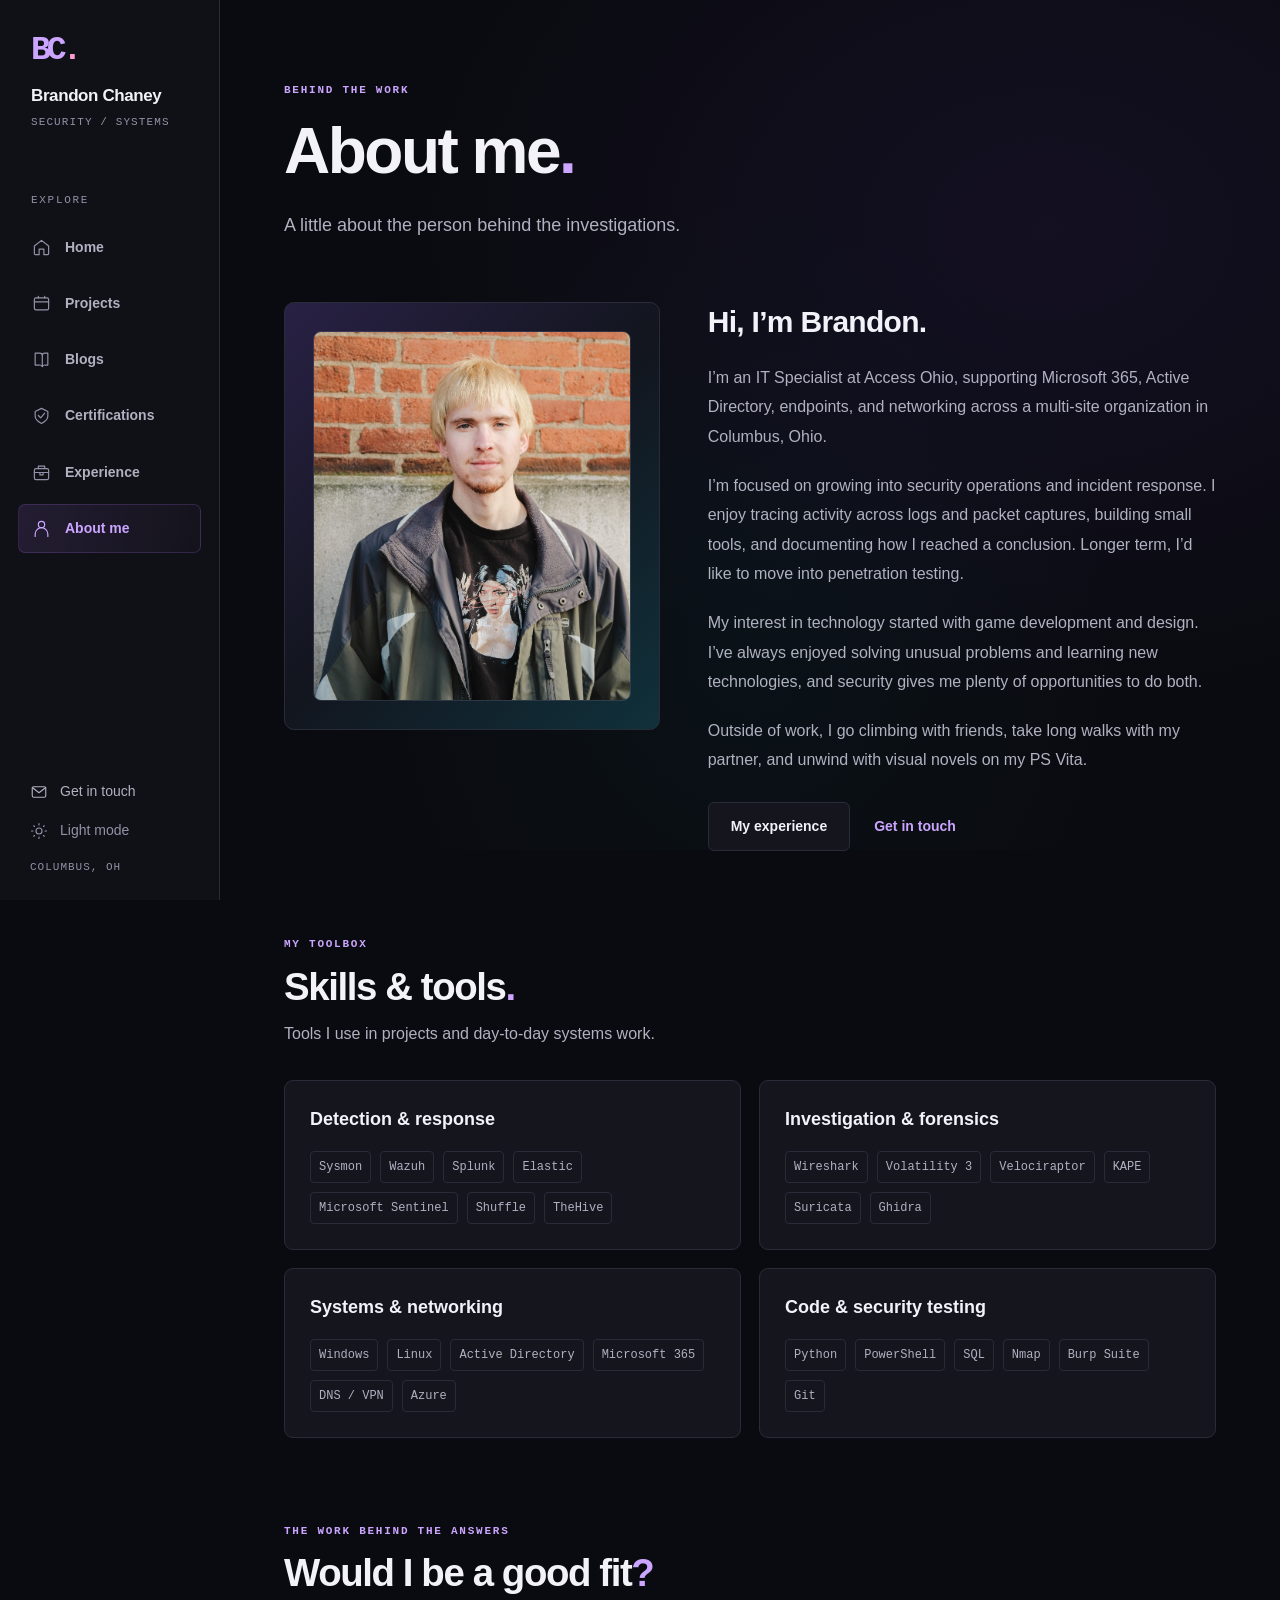
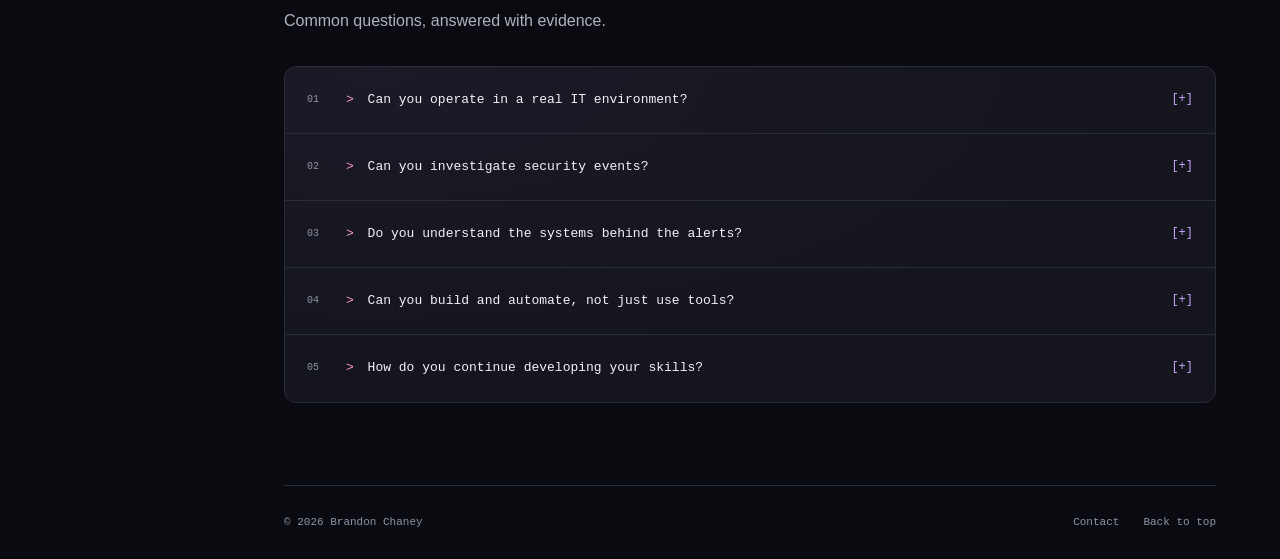
==== commit 9e491202: "finished graphs for all sections" ====
--- a/about.html
+++ b/about.html
@@ -16,6 +16,27 @@
   <div class="rail-bottom"><a class="rail-contact" href="contact.html"><svg viewBox="0 0 24 24" fill="none" stroke="currentColor" stroke-width="1.5" stroke-linecap="round" stroke-linejoin="round" aria-hidden="true"><rect x="3" y="5" width="18" height="14" rx="2"/><path d="m3 6 9 7 9-7"/></svg>Get in touch</a><button class="theme-toggle" type="button" aria-label="Switch to light mode" aria-pressed="false"><svg viewBox="0 0 24 24" fill="none" stroke="currentColor" stroke-width="1.5" stroke-linecap="round" stroke-linejoin="round" aria-hidden="true"><circle cx="12" cy="12" r="4"/><path d="M12 2v2m0 16v2M2 12h2m16 0h2M5 5l1 1m12 12 1 1M5 19l1-1M18 6l1-1"/></svg><span class="theme-label">Light mode</span></button><span class="rail-note">COLUMBUS, OH</span></div>
  </aside>
  <header class="mobile-bar"><a href="index.html" class="mobile-brand">BC<span>.</span></a><span class="mobile-title">Brandon Chaney</span><button class="menu-toggle" aria-expanded="false" aria-controls="mobile-nav" aria-label="Open navigation"><span></span><span></span></button><nav id="mobile-nav" class="mobile-nav" aria-label="Mobile navigation" hidden><a href="index.html"><svg viewBox="0 0 24 24" fill="none" stroke="currentColor" stroke-width="1.5" stroke-linecap="round" stroke-linejoin="round" aria-hidden="true"><path d="m3 10 9-7 9 7v10a1 1 0 0 1-1 1h-5v-7H9v7H4a1 1 0 0 1-1-1z"/></svg><span>Home</span></a><a href="projects.html"><svg viewBox="0 0 24 24" fill="none" stroke="currentColor" stroke-width="1.5" stroke-linecap="round" stroke-linejoin="round" aria-hidden="true"><rect x="3" y="5" width="18" height="15" rx="2"/><path d="M3 10h18M8 5V3m8 2V3"/></svg><span>Projects</span></a><a href="blogs.html"><svg viewBox="0 0 24 24" fill="none" stroke="currentColor" stroke-width="1.5" stroke-linecap="round" stroke-linejoin="round" aria-hidden="true"><path d="M4 4h6a3 3 0 0 1 3 3v14a4 4 0 0 0-4-2H4zM13 7a3 3 0 0 1 3-3h4v15h-3a4 4 0 0 0-4 2"/></svg><span>Blogs</span></a><a href="certifications.html"><svg viewBox="0 0 24 24" fill="none" stroke="currentColor" stroke-width="1.5" stroke-linecap="round" stroke-linejoin="round" aria-hidden="true"><path d="m12 3 8 4v6c0 4-4 7-8 9-4-2-8-5-8-9V7z"/><path d="m8 12 3 3 5-6"/></svg><span>Certifications</span></a><a href="experience.html"><svg viewBox="0 0 24 24" fill="none" stroke="currentColor" stroke-width="1.5" stroke-linecap="round" stroke-linejoin="round" aria-hidden="true"><rect x="3" y="7" width="18" height="14" rx="2"/><path d="M8 7V4h8v3M3 12h18m-11 0v3h4v-3"/></svg><span>Experience</span></a><a href="about.html" class="active" aria-current="page"><svg viewBox="0 0 24 24" fill="none" stroke="currentColor" stroke-width="1.5" stroke-linecap="round" stroke-linejoin="round" aria-hidden="true"><circle cx="12" cy="7" r="4"/><path d="M4 22v-3a8 8 0 0 1 16 0v3"/></svg><span>About me</span></a><a href="contact.html"><svg viewBox="0 0 24 24" fill="none" stroke="currentColor" stroke-width="1.5" stroke-linecap="round" stroke-linejoin="round" aria-hidden="true"><rect x="3" y="5" width="18" height="14" rx="2"/><path d="m3 6 9 7 9-7"/></svg><span>Contact</span></a><button class="theme-toggle" aria-label="Switch to light mode" aria-pressed="false"><svg viewBox="0 0 24 24" fill="none" stroke="currentColor" stroke-width="1.5" stroke-linecap="round" stroke-linejoin="round" aria-hidden="true"><circle cx="12" cy="12" r="4"/><path d="M12 2v2m0 16v2M2 12h2m16 0h2M5 5l1 1m12 12 1 1M5 19l1-1M18 6l1-1"/></svg><span class="theme-label">Light mode</span></button></nav></header>
- <main id="main" tabindex="-1"><div class="page-shell"><header class="page-header"><p class="eyebrow">BEHIND THE WORK</p><h1>About me<span class="accent">.</span></h1><p class="page-description">A little about the person behind the investigations.</p></header><div class="about-full"><div class="portrait-frame"><img class="portrait" data-portrait src="assets/brandon.jpg" width="600" height="700" alt="Brandon Chaney"><span class="portrait-note" data-portrait-note hidden>PORTRAIT COMING SOON</span></div><div class="about-copy"><h2>Hi, I’m Brandon.</h2><p>I’m an IT Specialist at Access Ohio, supporting Microsoft 365, Active Directory, endpoints, and networking across a multi-site organization in Columbus, Ohio.</p><p>I’m focused on growing into security operations and incident response. I enjoy tracing activity across logs and packet captures, building small tools, and documenting how I reached a conclusion. Longer term, I’d like to move into penetration testing.</p><p>My interest in technology started with game development and design. I’ve always enjoyed solving unusual problems and learning new technologies, and security gives me plenty of opportunities to do both.</p><p>Outside of work, I go climbing with friends, take long walks with my partner, and unwind with visual novels on my PS Vita.</p><div class="hero-actions"><a class="button button-outline" href="experience.html">My experience</a><a class="text-link" href="contact.html">Get in touch</a></div></div></div><section class="skills-section"><div class="section-heading"><div><p class="eyebrow">MY TOOLBOX</p><h2>Skills & tools<span class="accent">.</span></h2><p>Tools I use in projects and day-to-day systems work.</p></div></div><div class="skills-grid"><div class="skill-card"><h3>Detection & response</h3><div class="tags"><span>Sysmon</span><span>Wazuh</span><span>Splunk</span><span>Elastic</span><span>Microsoft Sentinel</span><span>Shuffle</span><span>TheHive</span></div></div><div class="skill-card"><h3>Investigation & forensics</h3><div class="tags"><span>Wireshark</span><span>Volatility 3</span><span>Velociraptor</span><span>KAPE</span><span>Suricata</span><span>Ghidra</span></div></div><div class="skill-card"><h3>Systems & networking</h3><div class="tags"><span>Windows</span><span>Linux</span><span>Active Directory</span><span>Microsoft 365</span><span>DNS / VPN</span><span>Azure</span></div></div><div class="skill-card"><h3>Code & security testing</h3><div class="tags"><span>Python</span><span>PowerShell</span><span>SQL</span><span>Nmap</span><span>Burp Suite</span><span>Git</span></div></div></div></section></div>
+ <main id="main" tabindex="-1"><div class="page-shell"><header class="page-header"><p class="eyebrow">BEHIND THE WORK</p><h1>About me<span class="accent">.</span></h1><p class="page-description">A little about the person behind the investigations.</p></header><div class="about-full"><div class="portrait-frame"><img class="portrait" data-portrait src="assets/brandon.jpg" width="600" height="700" alt="Brandon Chaney"><span class="portrait-note" data-portrait-note hidden>PORTRAIT COMING SOON</span></div><div class="about-copy"><h2>Hi, I’m Brandon.</h2><p>I’m an IT Specialist at Access Ohio, supporting Microsoft 365, Active Directory, endpoints, and networking across a multi-site organization in Columbus, Ohio.</p><p>I’m focused on growing into security operations and incident response. I enjoy tracing activity across logs and packet captures, building small tools, and documenting how I reached a conclusion. Longer term, I’d like to move into penetration testing.</p><p>My interest in technology started with game development and design. I’ve always enjoyed solving unusual problems and learning new technologies, and security gives me plenty of opportunities to do both.</p><p>Outside of work, I go climbing with friends, take long walks with my partner, and unwind with visual novels on my PS Vita.</p><div class="hero-actions"><a class="button button-outline" href="experience.html">My experience</a><a class="text-link" href="contact.html">Get in touch</a></div></div></div><section class="skills-section"><div class="section-heading"><div><p class="eyebrow">MY TOOLBOX</p><h2>Skills & tools<span class="accent">.</span></h2><p>Tools I use in projects and day-to-day systems work.</p></div></div><div class="skills-grid"><div class="skill-card"><h3>Detection & response</h3><div class="tags"><span>Sysmon</span><span>Wazuh</span><span>Splunk</span><span>Elastic</span><span>Microsoft Sentinel</span><span>Shuffle</span><span>TheHive</span></div></div><div class="skill-card"><h3>Investigation & forensics</h3><div class="tags"><span>Wireshark</span><span>Volatility 3</span><span>Velociraptor</span><span>KAPE</span><span>Suricata</span><span>Ghidra</span></div></div><div class="skill-card"><h3>Systems & networking</h3><div class="tags"><span>Windows</span><span>Linux</span><span>Active Directory</span><span>Microsoft 365</span><span>DNS / VPN</span><span>Azure</span></div></div><div class="skill-card"><h3>Code & security testing</h3><div class="tags"><span>Python</span><span>PowerShell</span><span>SQL</span><span>Nmap</span><span>Burp Suite</span><span>Git</span></div></div></div></section>
+<section class="fit-faq" id="faq" aria-labelledby="fit-faq-title" tabindex="-1">
+ <header class="section-heading"><div><p class="eyebrow">THE WORK BEHIND THE ANSWERS</p><h2 id="fit-faq-title">Would I be a good fit<span class="accent">?</span></h2><p>Common questions, answered with evidence.</p></div></header>
+ <div class="fit-faq-list">
+  <details class="fit-faq-item"><summary><span class="faq-index" aria-hidden="true">01</span><span class="faq-question"><span class="faq-prompt" aria-hidden="true">&gt;</span> Can you operate in a real IT environment?</span><span class="faq-toggle" aria-hidden="true"><span class="faq-plus">[+]</span><span class="faq-minus">[−]</span></span></summary>
+   <div class="faq-answer"><p>Yes. In my current IT Specialist role, I support a production environment of roughly 300 users across nine sites. My day-to-day work covers endpoints, identity, networking, Microsoft 365, and remote access.</p><p class="faq-evidence-label">EVIDENCE</p><ul class="faq-evidence"><li>~300 users across nine sites</li><li>Microsoft 365 + Active Directory</li><li>Endpoint + network administration</li><li>VPN, firewall, and access troubleshooting</li></ul><a class="faq-evidence-link" href="experience.html">EXPERIENCE <span aria-hidden="true">→</span></a></div>
+  </details>
+  <details class="fit-faq-item"><summary><span class="faq-index" aria-hidden="true">02</span><span class="faq-question"><span class="faq-prompt" aria-hidden="true">&gt;</span> Can you investigate security events?</span><span class="faq-toggle" aria-hidden="true"><span class="faq-plus">[+]</span><span class="faq-minus">[−]</span></span></summary>
+   <div class="faq-answer"><p>Through lab investigations and writeups, I practice starting with evidence, forming a hypothesis, and following activity across data sources. I document the steps that support a conclusion, along with what remains uncertain.</p><p class="faq-evidence-label">EVIDENCE</p><ul class="faq-evidence"><li>Wireshark: SMB, NTLM, Kerberos, and TLS</li><li>Hack The Box Sherlock investigations</li><li>KC7: KQL queries and evidence correlation</li><li>Writeups explaining the clues and decisions</li></ul><ol class="faq-process"><li><span>01 / TRIAGE</span>Identify suspicious activity</li><li><span>02 / CORRELATE</span>Connect the evidence</li><li><span>03 / INVESTIGATE</span>Test the explanation</li><li><span>04 / DOCUMENT</span>Explain findings and limits</li></ol><a class="faq-evidence-link" href="blogs.html">INVESTIGATION NOTES <span aria-hidden="true">→</span></a></div>
+  </details>
+  <details class="fit-faq-item"><summary><span class="faq-index" aria-hidden="true">03</span><span class="faq-question"><span class="faq-prompt" aria-hidden="true">&gt;</span> Do you understand the systems behind the alerts?</span><span class="faq-toggle" aria-hidden="true"><span class="faq-plus">[+]</span><span class="faq-minus">[−]</span></span></summary>
+   <div class="faq-answer"><p>My infrastructure work gives me context for how users, devices, identities, and networks interact. Troubleshooting authentication, connectivity, and access helps me ask better questions when I look at security activity.</p><p class="faq-evidence-label">EVIDENCE</p><ul class="faq-evidence"><li>Active Directory + Microsoft 365 administration</li><li>Windows endpoints and remote access</li><li>DNS, VPN, and firewall troubleshooting</li><li>UniFi + SonicWall network tooling</li></ul><a class="faq-evidence-link" href="experience.html">SYSTEMS EXPERIENCE <span aria-hidden="true">→</span></a></div>
+  </details>
+  <details class="fit-faq-item"><summary><span class="faq-index" aria-hidden="true">04</span><span class="faq-question"><span class="faq-prompt" aria-hidden="true">&gt;</span> Can you build and automate, not just use tools?</span><span class="faq-toggle" aria-hidden="true"><span class="faq-plus">[+]</span><span class="faq-minus">[−]</span></span></summary>
+   <div class="faq-answer"><p>I build small tools and connected workflows to make repeated analysis more useful. My projects include indicator enrichment, an automated SOC pipeline, and custom static malware triage tooling.</p><p class="faq-evidence-label">EVIDENCE</p><ul class="faq-evidence"><li>Wazuh → Shuffle → TheHive SOC pipeline</li><li>Python IOC analyzer with VirusTotal + OTX</li><li>MalTriage: hashes, PE metadata, and strings</li><li>Documented setup, workflow, and results</li></ul><a class="faq-evidence-link" href="projects.html">PROJECTS <span aria-hidden="true">→</span></a></div>
+  </details>
+  <details class="fit-faq-item"><summary><span class="faq-index" aria-hidden="true">05</span><span class="faq-question"><span class="faq-prompt" aria-hidden="true">&gt;</span> How do you continue developing your skills?</span><span class="faq-toggle" aria-hidden="true"><span class="faq-plus">[+]</span><span class="faq-minus">[−]</span></span></summary>
+   <div class="faq-answer"><p>I combine structured study with hands-on practice, then turn what I learn into investigations, tools, and writeups. My current learning includes Microsoft security operations and further practice with KQL and incident analysis.</p><p class="faq-evidence-label">EVIDENCE</p><ul class="faq-evidence"><li>LetsDefend + Hack The Box investigations</li><li>KC7: KQL 101, 201, and 301</li><li>SC-200: Microsoft security operations study</li><li>Projects and writeups that put learning to work</li></ul><a class="faq-evidence-link" href="certifications.html">CERTIFICATIONS <span aria-hidden="true">→</span></a></div>
+  </details>
+ </div>
+</section>
+</div>
  <footer class="site-footer"><span>© <span data-year>2026</span> Brandon Chaney</span><div><a href="contact.html">Contact</a><a href="#top">Back to top</a></div></footer></main>
 </body></html>
--- a/style.css
+++ b/style.css
@@ -103,3 +103,164 @@
 .tool-icon--virustotal img{position:absolute;left:0;top:50%;width:88px;height:auto;transform:translateY(-50%)}
 .stat-value{display:flex;align-items:center;gap:9px}
 .metric-icon{width:19px;height:19px;flex-shrink:0;color:var(--tone);opacity:.85}
+
+/* Matching page-only graph panels. The canvas can scroll on narrow screens. */
+.collection-graph{--heat-0:#20232d;--heat-1:#174f57;--heat-2:#237f89;--heat-3:#3fbdc9;--heat-4:#89edf2;height:320px;display:flex;flex-direction:column;min-width:0;margin:0 0 36px;border:1px solid var(--line);border-radius:12px;background:radial-gradient(ellipse at 8% 0%,#b57aff0b,transparent 65%),var(--surface);overflow:hidden}
+:root[data-theme="light"] .collection-graph{--heat-0:#eceaf3;--heat-1:#bee4e6;--heat-2:#72c4cd;--heat-3:#238a9a;--heat-4:#08586a}
+.collection-graph-header{display:flex;justify-content:space-between;align-items:center;gap:18px;padding:23px 26px 0;flex-shrink:0}
+.graph-kicker{font:600 9px/1.5 var(--mono);letter-spacing:1.5px;color:var(--accent);margin:0 0 6px}
+.collection-graph h2{font-size:19px;font-weight:550;letter-spacing:-.4px;line-height:1.45;margin:0;color:var(--text)}
+.collection-graph h2>span:not(.accent):not([data-contribution-total]){font-size:14px;letter-spacing:0;font-weight:400;color:var(--muted)}
+.graph-profile{display:flex;align-items:center;gap:7px;font-size:12px;color:var(--muted);text-decoration:none;flex-shrink:0}
+.graph-profile img{width:18px;height:18px;object-fit:contain;filter:invert(1)}
+:root[data-theme="light"] .graph-profile img{filter:none}
+.graph-profile:hover{color:var(--accent)}
+.graph-map-mark{color:var(--accent);width:28px;height:28px}
+.graph-map-mark svg{width:100%;height:100%}
+.collection-graph-stage{min-height:0;flex:1;display:flex;align-items:center;padding:10px 26px 4px;overflow-x:auto;overscroll-behavior-x:contain;scrollbar-width:thin;scrollbar-color:var(--line) transparent}
+.collection-graph-stage>svg{display:block;width:100%;height:auto;flex-shrink:0;max-height:100%;overflow:visible}
+.collection-graph-stage>.contribution-calendar{min-width:660px}
+.collection-graph-stage>.topic-constellation{min-width:720px}
+.graph-axis{fill:var(--muted);font:12px var(--sans)}
+.contribution-day{fill:var(--heat-0);cursor:pointer;stroke:transparent;stroke-width:1.5}
+.contribution-level-0{fill:var(--heat-0);background:var(--heat-0)}
+.contribution-level-1{fill:var(--heat-1);background:var(--heat-1)}
+.contribution-level-2{fill:var(--heat-2);background:var(--heat-2)}
+.contribution-level-3{fill:var(--heat-3);background:var(--heat-3)}
+.contribution-level-4{fill:var(--heat-4);background:var(--heat-4)}
+.contribution-day:hover,.contribution-day:focus{stroke:var(--text);outline:none}
+.collection-graph-footer{display:flex;justify-content:space-between;align-items:flex-end;gap:16px;min-height:48px;padding:0 26px 19px;font:10px/1.5 var(--mono);color:var(--dim);flex-shrink:0}
+.graph-day-detail{display:block;color:var(--muted);font-size:9px;margin-top:3px}
+.heatmap-legend{display:flex;align-items:center;gap:4px;flex-shrink:0;font:10px var(--sans);padding-bottom:1px}
+.heatmap-legend i{display:block;width:10px;height:10px;border-radius:2px}
+.heatmap-legend span:first-child{margin-right:3px}.heatmap-legend span:last-child{margin-left:3px}
+.constellation-lines path{fill:none;stroke:var(--line);stroke-width:1.3}
+.topic-node{--topic-color:var(--cyan);cursor:pointer;text-decoration:none;outline:none}
+.topic-tone-1{--topic-color:var(--accent)}.topic-tone-2{--topic-color:var(--green)}
+.topic-node text{fill:var(--muted);font:12px var(--mono);transition:fill .18s}
+.topic-hub text{fill:var(--text);font:500 13px var(--sans)}
+.topic-dot{fill:var(--topic-color);stroke:var(--surface);stroke-width:2}
+.topic-halo{fill:none;stroke:var(--topic-color);stroke-opacity:.18;stroke-width:1}
+.topic-node:hover text,.topic-node:focus text{fill:var(--topic-color)}
+.topic-node:hover .topic-dot,.topic-node:focus .topic-dot{stroke:var(--topic-color);stroke-width:3}
+.topic-node:focus text{text-decoration:underline}
+.topic-selected{border-color:var(--accent)}
+.work-card[id]{scroll-margin-top:90px}
+.graph-topic-hint{color:var(--muted);text-align:right}
+.graph-swipe-hint{display:none}
+.graph-unavailable{font-size:13px;color:var(--muted);margin:auto 0}
+.graph-unavailable a{color:var(--accent)}
+@media(max-width:620px){.collection-graph-header{padding:20px 18px 0;gap:12px}.collection-graph h2{font-size:17px}.collection-graph h2>span:not(.accent):not([data-contribution-total]){display:block;font-size:12px}.graph-profile{font-size:11px;align-self:flex-start;margin-top:4px}.graph-kicker{font-size:8px;letter-spacing:1px}.collection-graph-stage{padding-left:18px;padding-right:18px}.collection-graph-footer{padding:0 18px 17px;font-size:9px;gap:7px;min-height:60px;flex-wrap:wrap}.heatmap-legend{margin-left:auto;font-size:9px}.heatmap-legend i{width:8px;height:8px}.graph-day-detail{font-size:8px}.graph-swipe-hint{display:inline}.graph-topic-hint{text-align:left}.graph-map-mark{align-self:flex-start;margin-top:4px}}
+
+/* Fixed-width glyphs keep the name steady while its encoded text resolves. */
+.hero h1{font-family:var(--mono);letter-spacing:-.075em;width:fit-content;max-width:100%}
+.name-replay-target{display:inline-block}
+.decode-character{font-variant-ligatures:none}
+#hero-title[data-name-state="decoding"] .decode-character[data-locked="false"]{opacity:.85}
+
+/* Certification paths overlap in the skills they build, then point to broad areas. */
+.capability-map{margin-top:42px;padding:27px 26px 22px;border:1px solid var(--line);border-radius:12px;background:radial-gradient(ellipse at 12% 0%,#b57aff0b,transparent 65%),var(--surface);min-width:0;scroll-margin-top:90px}
+.capability-map h2{font-size:24px;line-height:1.35;font-weight:550;letter-spacing:-.6px;margin:0}
+.capability-map-stage{overflow-x:auto;overscroll-behavior-x:contain;scrollbar-width:thin;scrollbar-color:var(--line) transparent;margin-top:24px;padding-bottom:8px}
+.capability-map .capability-diagram{display:block;width:100%;height:auto;min-width:800px;overflow:visible}
+.capability-column-labels{fill:var(--dim);font:10px var(--mono);letter-spacing:1.2px}
+.capability-wire{stroke-width:1.4;stroke-opacity:.38}
+.capability-wire-pink{stroke:var(--pink)}.capability-wire-green{stroke:var(--green)}.capability-wire-cyan{stroke:var(--cyan)}
+.capability-direction-wire{stroke:var(--accent);stroke-width:1.2;stroke-opacity:.65;stroke-linecap:round;stroke-linejoin:round}
+.capability-source{--capability-tone:var(--pink);outline:none;text-decoration:none}
+.capability-source-green{--capability-tone:var(--green)}.capability-source-cyan{--capability-tone:var(--cyan)}
+.capability-source rect{fill:var(--surface);stroke:var(--capability-tone);stroke-opacity:.35;transition:stroke-opacity .18s}
+.capability-source circle{fill:var(--capability-tone)}
+.capability-cert-name{fill:var(--text);font:600 17px var(--sans)}
+.capability-cert-issuer{fill:var(--capability-tone);font:11px var(--mono)}
+.capability-source:hover rect,.capability-source:focus rect{stroke-opacity:1;stroke-width:1.8}
+.capability-source:focus .capability-cert-name{text-decoration:underline}
+.capability-area rect{fill:var(--raised);stroke:var(--line)}
+.capability-direction rect{fill:var(--surface);stroke:var(--accent);stroke-opacity:.3}
+.capability-main-label{fill:var(--text);font:500 15px var(--sans)}
+.capability-direction .capability-main-label{fill:var(--accent)}
+.capability-sub-label{fill:var(--muted);font:11px var(--sans)}
+.capability-map footer{display:flex;justify-content:flex-end;gap:20px;margin-top:17px;font:10px/1.7 var(--mono);color:var(--dim)}
+.capability-map-hint{color:var(--muted);text-align:right}
+@media(max-width:620px){.capability-map{padding:23px 18px 20px;margin-top:30px}.capability-map h2{font-size:21px}.capability-map footer{flex-direction:column;gap:6px;font-size:9px}.capability-map-hint{text-align:left}}
+
+/* Qualitative responsibility bars. */
+.responsibility-spectrum{margin-top:42px;padding:27px 26px 23px;border:1px solid var(--line);border-radius:12px;background:radial-gradient(ellipse at 10% 0%,#b57aff0b,transparent 65%),var(--surface);min-width:0;scroll-margin-top:90px}
+.responsibility-spectrum h2{font-size:24px;line-height:1.35;font-weight:550;letter-spacing:-.6px;margin:0}
+.responsibility-rows{list-style:none;display:grid;gap:17px;padding:0;margin:30px 0 27px}
+.responsibility-rows li{display:grid;grid-template-columns:180px minmax(0,1fr);gap:25px;align-items:center}
+.responsibility-label{font:12px/1.5 var(--mono);color:var(--muted)}
+.responsibility-track{display:block;height:12px;position:relative;overflow:hidden;border-radius:2px;background:var(--raised)}
+.responsibility-fill{display:block;width:calc(var(--reach) * 100% / 16);height:100%;background:linear-gradient(90deg,var(--accent),var(--cyan))}
+.responsibility-track::after{content:"";position:absolute;inset:0;background:repeating-linear-gradient(90deg,transparent 0 calc(6.25% - 2px),var(--surface) calc(6.25% - 2px) 6.25%);pointer-events:none}
+.responsibility-tools{display:flex;flex-wrap:wrap;gap:8px 17px;font:10px/1.5 var(--mono);color:var(--accent)}
+.responsibility-spectrum footer{padding-top:18px;border-top:1px solid var(--line)}
+.responsibility-spectrum footer p{font:10px/1.6 var(--mono);color:var(--dim);margin:12px 0 0}
+@media(max-width:620px){.responsibility-spectrum{padding:23px 18px 21px;margin-top:30px}.responsibility-spectrum h2{font-size:21px}.responsibility-rows{gap:19px;margin:27px 0}.responsibility-rows li{grid-template-columns:1fr;gap:7px}.responsibility-label{font-size:11px}.responsibility-tools{gap:8px 13px;font-size:9px}.responsibility-spectrum footer p{font-size:9px}}
+@media(hover:hover) and (pointer:fine){
+ html,body{cursor:url("assets/cursor-pink.svg") 2 1,auto}
+ p,h1:not(#hero-title),h2,h3,.responsibility-label,.responsibility-tools span,input:not([type="button"]):not([type="submit"]):not([type="checkbox"]):not([type="radio"]),textarea,[contenteditable="true"]{cursor:url("assets/cursor-pink-text.svg") 9 9,text}
+ a,button,summary,[role="button"],.topic-node[href],[data-name-hover]{cursor:url("assets/cursor-pink-link.svg") 7 1,pointer}
+ .contribution-day{cursor:url("assets/cursor-pink-target.svg") 9 9,crosshair}
+ a:active,button:active,summary:active,[role="button"]:active,[data-name-hover]:active{cursor:url("assets/cursor-pink-pressed.svg") 7 1,pointer}
+}
+
+/* One event-driven pixel pointer preserves its position across page changes. */
+.pixel-pointer{position:fixed;top:0;left:0;width:20px;height:20px;max-width:none;pointer-events:none;z-index:10000;image-rendering:pixelated;display:none}
+@media(hover:hover) and (pointer:fine){
+ html.pixel-pointer-active,html.pixel-pointer-active *{cursor:none!important}
+ .pixel-pointer-active .pixel-pointer{display:block}
+}
+
+/* Window controls respond without changing the terminal's startup stages. */
+.terminal-text .whoami-text{display:inline-block;width:6ch;min-height:1em;color:var(--muted);vertical-align:bottom}
+.terminal-dots{gap:2px;flex-shrink:0}
+.terminal-dot{display:grid;place-items:center;width:18px;height:22px;padding:0;border:0;border-radius:4px;background:transparent;flex-shrink:0}
+.terminal-dot::before{content:"";width:9px;height:9px;border-radius:50%;background:#fa8b9f;transition:transform .15s,box-shadow .15s}
+.dot-yellow::before{background:#e6c178}
+.dot-green::before{background:#87d8af}
+.terminal-dot:hover:not(:disabled)::before{transform:scale(1.15);box-shadow:0 0 9px #ffffff20}
+.terminal-dot:disabled{opacity:.5}
+.terminal-body{transition:height .26s cubic-bezier(.2,.8,.2,1)}
+@media(min-width:851px){.terminal-expanded .terminal-body{height:clamp(322px,calc(100svh - 220px),500px)}}
+
+/* Hiring questions use native, keyboard-accessible disclosure rows. */
+.fit-faq{margin-top:85px;scroll-margin-top:95px;outline:none}
+.fit-faq-list{border:1px solid var(--line);border-radius:12px;overflow:hidden;background:radial-gradient(ellipse at 10% 0,#b57aff0b,transparent 65%),var(--surface)}
+.fit-faq-item+ .fit-faq-item{border-top:1px solid var(--line)}
+.fit-faq-item summary{display:grid;grid-template-columns:24px minmax(0,1fr) 26px;gap:15px;align-items:start;padding:22px;list-style:none;font:13px/1.7 var(--mono);color:var(--text);cursor:pointer}
+.fit-faq-item summary::-webkit-details-marker{display:none}
+.fit-faq-item summary:hover{background:#b57aff07}
+.fit-faq-item summary:focus-visible{outline-offset:-5px}
+.faq-index{font:10px/2.2 var(--mono);color:var(--dim)}
+.faq-prompt{color:var(--pink);margin-right:6px}
+.faq-toggle{color:var(--accent);font:12px/1.8 var(--mono);white-space:nowrap;text-align:right}
+.faq-minus{display:none}
+.fit-faq-item[open] .faq-minus{display:inline}
+.fit-faq-item[open] .faq-plus{display:none}
+.fit-faq-item[open] summary{color:var(--accent)}
+.faq-answer{padding:0 22px 26px 61px;animation:faq-reveal .2s ease-out}
+.faq-answer>p:not(.faq-evidence-label){font-size:15px;line-height:1.8;color:var(--muted);margin:0 0 22px;max-width:790px}
+.faq-evidence-label{margin:0 0 10px;font:600 9px/1.5 var(--mono);letter-spacing:1.4px;color:var(--accent)}
+.faq-evidence{list-style:none;padding:0;margin:0;display:grid;grid-template-columns:repeat(2,minmax(0,1fr));gap:10px 22px}
+.faq-evidence li{position:relative;padding-left:14px;font:11px/1.8 var(--mono);color:var(--muted);overflow-wrap:anywhere}
+.faq-evidence li::before{content:"";position:absolute;left:0;top:.75em;width:4px;height:4px;background:var(--cyan);border-radius:1px}
+.faq-evidence-link{display:block;width:fit-content;margin:23px 0 0 auto;color:var(--accent);font:600 10px/1.6 var(--mono);letter-spacing:.5px;text-decoration:none;padding:7px 10px;border:1px solid var(--line);border-radius:4px}
+.faq-evidence-link:hover{border-color:var(--accent);background:var(--raised)}
+.faq-evidence-link span{margin-left:10px}
+.faq-process{list-style:none;padding:17px 0 0;margin:22px 0 0;display:grid;grid-template-columns:repeat(4,minmax(0,1fr));gap:14px;border-top:1px solid var(--line)}
+.faq-process li{font-size:12px;line-height:1.6;color:var(--muted)}
+.faq-process span{display:block;margin-bottom:7px;font:9px/1.6 var(--mono);letter-spacing:.4px;color:var(--cyan)}
+@keyframes faq-reveal{from{opacity:0;transform:translateY(-3px)}to{opacity:1;transform:translateY(0)}}
+@media(max-width:620px){.fit-faq{margin-top:55px}.fit-faq-item summary{grid-template-columns:18px minmax(0,1fr) 24px;gap:9px;padding:19px 16px;font-size:11px;line-height:1.8}.faq-index{font-size:9px}.faq-prompt{margin-right:3px}.faq-answer{padding:0 16px 24px 43px}.faq-answer>p:not(.faq-evidence-label){font-size:14px}.faq-evidence{grid-template-columns:1fr;gap:9px}.faq-evidence li{font-size:10px}.faq-process{grid-template-columns:repeat(2,minmax(0,1fr));gap:17px}.faq-evidence-link{font-size:9px}}
+
+/* A gently evolving sweep leaves a fading trail behind its leading point. */
+.activity-monitor{margin:18px 0 0;padding:15px 19px 10px;border:1px solid var(--line);border-radius:10px;background:radial-gradient(ellipse at 90% 50%,#71e5f807,transparent 65%),var(--surface);overflow:hidden;min-width:0}
+.activity-caption{display:flex;align-items:center;justify-content:space-between;gap:15px;font:9px/1.5 var(--mono);letter-spacing:1.2px;color:var(--accent);margin-bottom:6px}
+.activity-caption span:last-child{font-size:8px;letter-spacing:.7px;color:var(--dim)}
+.activity-plot{display:block;width:100%;height:59px;overflow:hidden;mask-image:linear-gradient(90deg,transparent,#000 3%,#000 97%,transparent);-webkit-mask-image:linear-gradient(90deg,transparent,#000 3%,#000 97%,transparent)}
+.activity-grid{fill:none;stroke:var(--line);stroke-opacity:.28;stroke-width:1;vector-effect:non-scaling-stroke}
+.activity-line{fill:none;stroke-width:2.6;stroke-linecap:round;stroke-linejoin:round;vector-effect:non-scaling-stroke}
+.activity-point{fill:var(--cyan)}
+.activity-glow{fill:none;stroke:var(--cyan);stroke-opacity:.15;stroke-width:1;vector-effect:non-scaling-stroke}
+@media(max-width:620px){.activity-monitor{padding:14px 16px 9px}.activity-caption{font-size:8px;letter-spacing:.8px;gap:10px}.activity-caption span:last-child{font-size:7px;letter-spacing:0}.activity-plot{height:49px}}
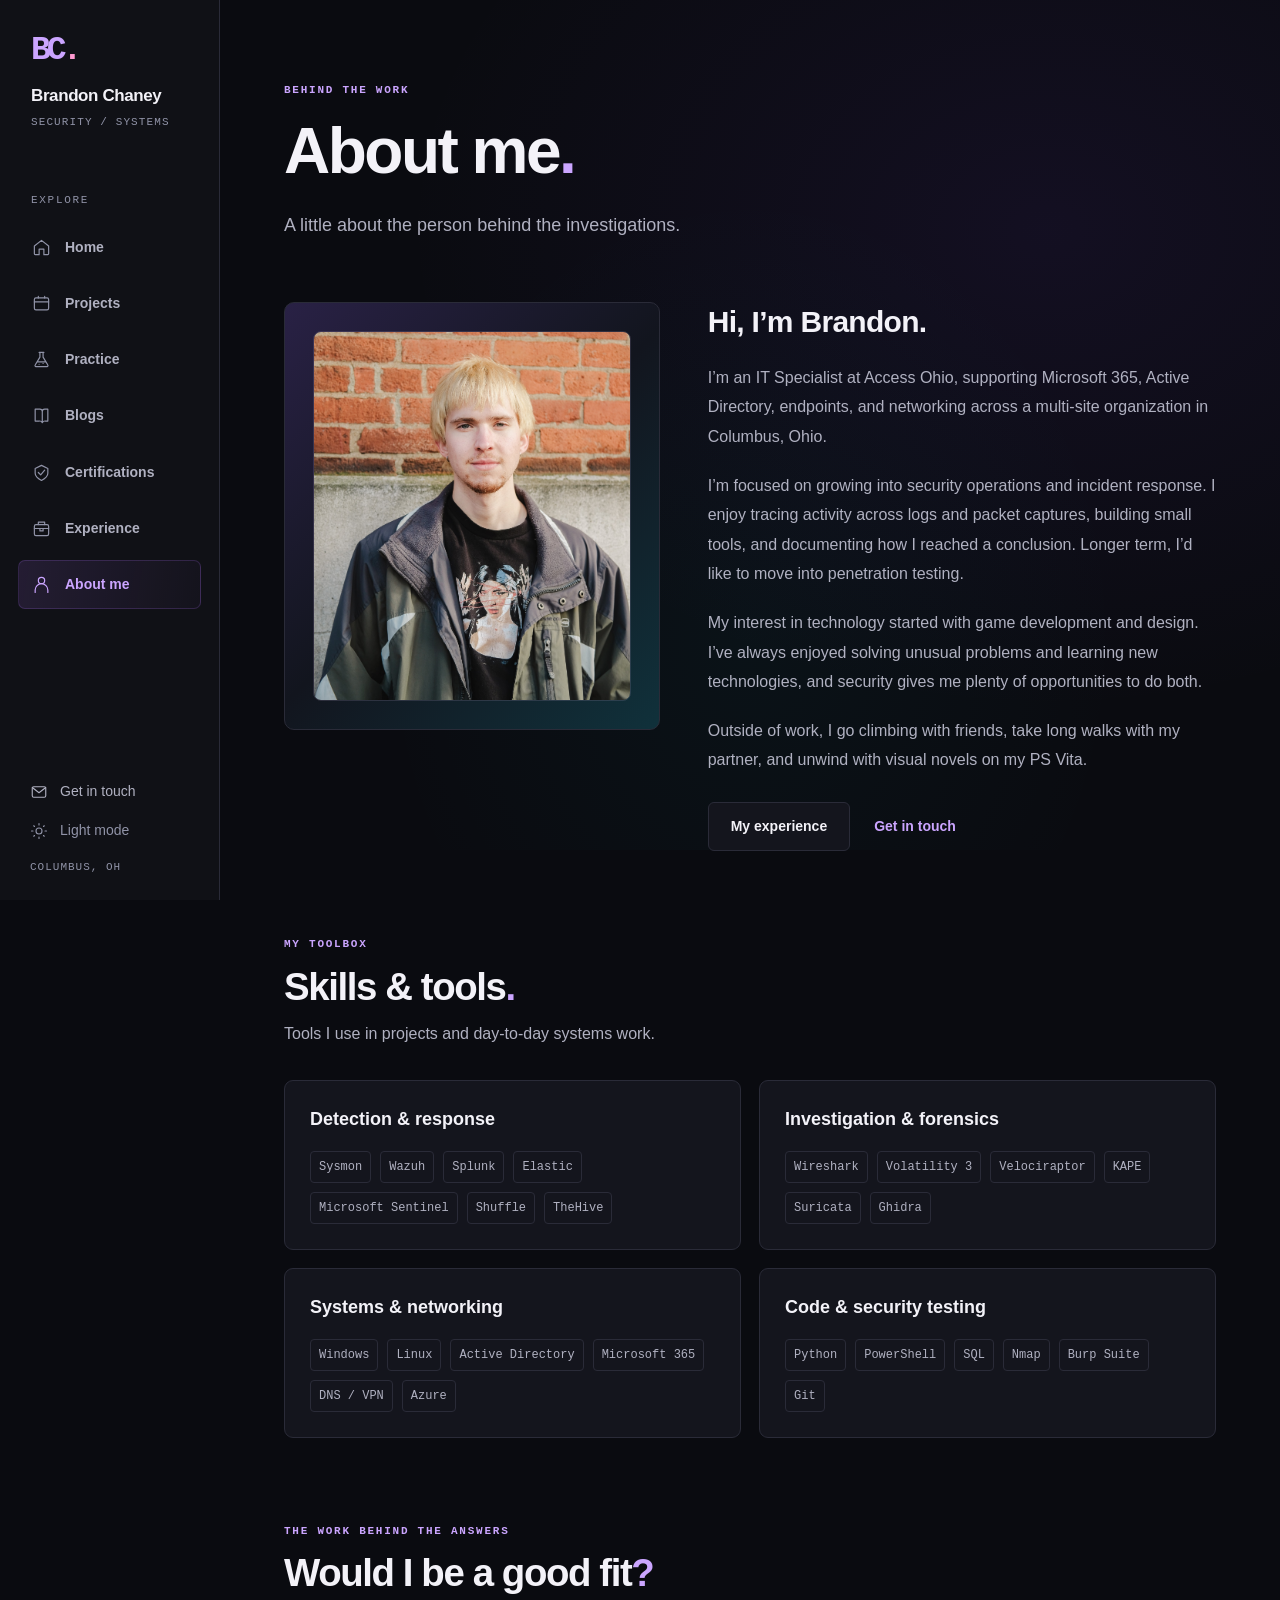
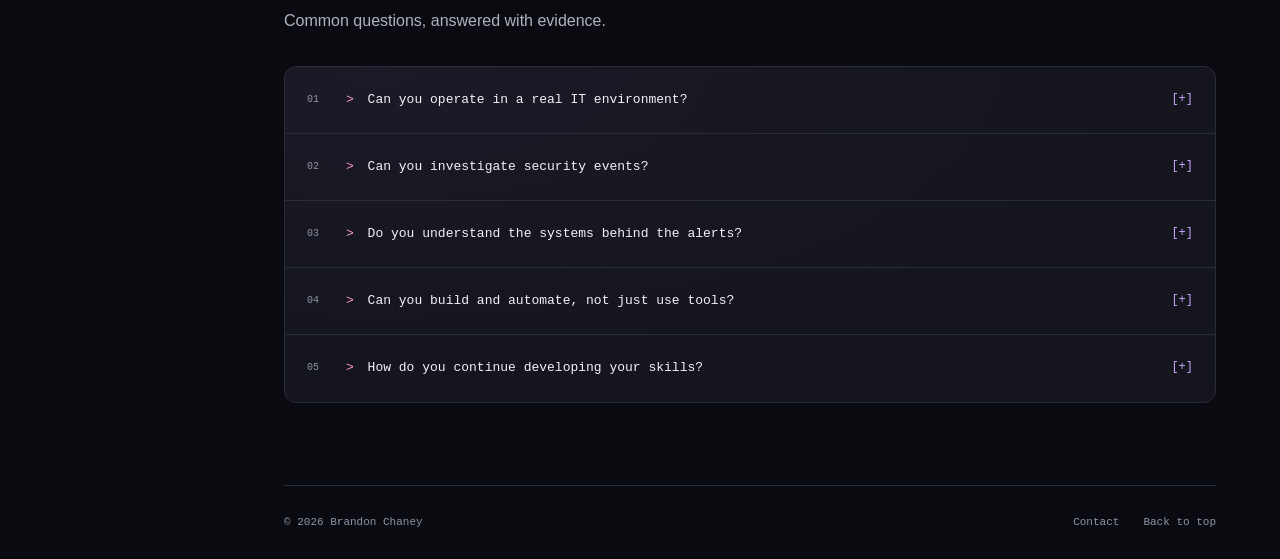
==== commit f57c6e3a: "Redesign homepage and add Practice dashboard Stage the approved homepage, Practice dashboard, Suppor" ====
--- a/about.html
+++ b/about.html
@@ -12,10 +12,10 @@
  <a class="skip-link" href="#main">Skip to content</a>
  <aside class="site-rail" aria-label="Site navigation">
   <a class="rail-brand" href="index.html"><span class="brand-mark">BC<span>.</span></span><span class="brand-name">Brandon Chaney<small>SECURITY / SYSTEMS</small></span></a>
-  <p class="rail-label">EXPLORE</p><nav class="nav-links" aria-label="Main navigation"><a href="index.html"><svg viewBox="0 0 24 24" fill="none" stroke="currentColor" stroke-width="1.5" stroke-linecap="round" stroke-linejoin="round" aria-hidden="true"><path d="m3 10 9-7 9 7v10a1 1 0 0 1-1 1h-5v-7H9v7H4a1 1 0 0 1-1-1z"/></svg><span>Home</span></a><a href="projects.html"><svg viewBox="0 0 24 24" fill="none" stroke="currentColor" stroke-width="1.5" stroke-linecap="round" stroke-linejoin="round" aria-hidden="true"><rect x="3" y="5" width="18" height="15" rx="2"/><path d="M3 10h18M8 5V3m8 2V3"/></svg><span>Projects</span></a><a href="blogs.html"><svg viewBox="0 0 24 24" fill="none" stroke="currentColor" stroke-width="1.5" stroke-linecap="round" stroke-linejoin="round" aria-hidden="true"><path d="M4 4h6a3 3 0 0 1 3 3v14a4 4 0 0 0-4-2H4zM13 7a3 3 0 0 1 3-3h4v15h-3a4 4 0 0 0-4 2"/></svg><span>Blogs</span></a><a href="certifications.html"><svg viewBox="0 0 24 24" fill="none" stroke="currentColor" stroke-width="1.5" stroke-linecap="round" stroke-linejoin="round" aria-hidden="true"><path d="m12 3 8 4v6c0 4-4 7-8 9-4-2-8-5-8-9V7z"/><path d="m8 12 3 3 5-6"/></svg><span>Certifications</span></a><a href="experience.html"><svg viewBox="0 0 24 24" fill="none" stroke="currentColor" stroke-width="1.5" stroke-linecap="round" stroke-linejoin="round" aria-hidden="true"><rect x="3" y="7" width="18" height="14" rx="2"/><path d="M8 7V4h8v3M3 12h18m-11 0v3h4v-3"/></svg><span>Experience</span></a><a href="about.html" class="active" aria-current="page"><svg viewBox="0 0 24 24" fill="none" stroke="currentColor" stroke-width="1.5" stroke-linecap="round" stroke-linejoin="round" aria-hidden="true"><circle cx="12" cy="7" r="4"/><path d="M4 22v-3a8 8 0 0 1 16 0v3"/></svg><span>About me</span></a></nav>
+  <p class="rail-label">EXPLORE</p><nav class="nav-links" aria-label="Main navigation"><a href="index.html"><svg viewBox="0 0 24 24" fill="none" stroke="currentColor" stroke-width="1.5" stroke-linecap="round" stroke-linejoin="round" aria-hidden="true"><path d="m3 10 9-7 9 7v10a1 1 0 0 1-1 1h-5v-7H9v7H4a1 1 0 0 1-1-1z"/></svg><span>Home</span></a><a href="projects.html"><svg viewBox="0 0 24 24" fill="none" stroke="currentColor" stroke-width="1.5" stroke-linecap="round" stroke-linejoin="round" aria-hidden="true"><rect x="3" y="5" width="18" height="15" rx="2"/><path d="M3 10h18M8 5V3m8 2V3"/></svg><span>Projects</span></a><a href="practice.html"><svg viewBox="0 0 24 24" fill="none" stroke="currentColor" stroke-width="1.5" stroke-linecap="round" stroke-linejoin="round" aria-hidden="true"><path d="M9 3h6m-5 0v6L4 19a1.3 1.3 0 0 0 1 2h14a1.3 1.3 0 0 0 1-2L14 9V3M7 15h10"/><path d="M9 18h.01M14 17h.01"/></svg><span>Practice</span></a><a href="blogs.html"><svg viewBox="0 0 24 24" fill="none" stroke="currentColor" stroke-width="1.5" stroke-linecap="round" stroke-linejoin="round" aria-hidden="true"><path d="M4 4h6a3 3 0 0 1 3 3v14a4 4 0 0 0-4-2H4zM13 7a3 3 0 0 1 3-3h4v15h-3a4 4 0 0 0-4 2"/></svg><span>Blogs</span></a><a href="certifications.html"><svg viewBox="0 0 24 24" fill="none" stroke="currentColor" stroke-width="1.5" stroke-linecap="round" stroke-linejoin="round" aria-hidden="true"><path d="m12 3 8 4v6c0 4-4 7-8 9-4-2-8-5-8-9V7z"/><path d="m8 12 3 3 5-6"/></svg><span>Certifications</span></a><a href="experience.html"><svg viewBox="0 0 24 24" fill="none" stroke="currentColor" stroke-width="1.5" stroke-linecap="round" stroke-linejoin="round" aria-hidden="true"><rect x="3" y="7" width="18" height="14" rx="2"/><path d="M8 7V4h8v3M3 12h18m-11 0v3h4v-3"/></svg><span>Experience</span></a><a href="about.html" class="active" aria-current="page"><svg viewBox="0 0 24 24" fill="none" stroke="currentColor" stroke-width="1.5" stroke-linecap="round" stroke-linejoin="round" aria-hidden="true"><circle cx="12" cy="7" r="4"/><path d="M4 22v-3a8 8 0 0 1 16 0v3"/></svg><span>About me</span></a></nav>
   <div class="rail-bottom"><a class="rail-contact" href="contact.html"><svg viewBox="0 0 24 24" fill="none" stroke="currentColor" stroke-width="1.5" stroke-linecap="round" stroke-linejoin="round" aria-hidden="true"><rect x="3" y="5" width="18" height="14" rx="2"/><path d="m3 6 9 7 9-7"/></svg>Get in touch</a><button class="theme-toggle" type="button" aria-label="Switch to light mode" aria-pressed="false"><svg viewBox="0 0 24 24" fill="none" stroke="currentColor" stroke-width="1.5" stroke-linecap="round" stroke-linejoin="round" aria-hidden="true"><circle cx="12" cy="12" r="4"/><path d="M12 2v2m0 16v2M2 12h2m16 0h2M5 5l1 1m12 12 1 1M5 19l1-1M18 6l1-1"/></svg><span class="theme-label">Light mode</span></button><span class="rail-note">COLUMBUS, OH</span></div>
  </aside>
- <header class="mobile-bar"><a href="index.html" class="mobile-brand">BC<span>.</span></a><span class="mobile-title">Brandon Chaney</span><button class="menu-toggle" aria-expanded="false" aria-controls="mobile-nav" aria-label="Open navigation"><span></span><span></span></button><nav id="mobile-nav" class="mobile-nav" aria-label="Mobile navigation" hidden><a href="index.html"><svg viewBox="0 0 24 24" fill="none" stroke="currentColor" stroke-width="1.5" stroke-linecap="round" stroke-linejoin="round" aria-hidden="true"><path d="m3 10 9-7 9 7v10a1 1 0 0 1-1 1h-5v-7H9v7H4a1 1 0 0 1-1-1z"/></svg><span>Home</span></a><a href="projects.html"><svg viewBox="0 0 24 24" fill="none" stroke="currentColor" stroke-width="1.5" stroke-linecap="round" stroke-linejoin="round" aria-hidden="true"><rect x="3" y="5" width="18" height="15" rx="2"/><path d="M3 10h18M8 5V3m8 2V3"/></svg><span>Projects</span></a><a href="blogs.html"><svg viewBox="0 0 24 24" fill="none" stroke="currentColor" stroke-width="1.5" stroke-linecap="round" stroke-linejoin="round" aria-hidden="true"><path d="M4 4h6a3 3 0 0 1 3 3v14a4 4 0 0 0-4-2H4zM13 7a3 3 0 0 1 3-3h4v15h-3a4 4 0 0 0-4 2"/></svg><span>Blogs</span></a><a href="certifications.html"><svg viewBox="0 0 24 24" fill="none" stroke="currentColor" stroke-width="1.5" stroke-linecap="round" stroke-linejoin="round" aria-hidden="true"><path d="m12 3 8 4v6c0 4-4 7-8 9-4-2-8-5-8-9V7z"/><path d="m8 12 3 3 5-6"/></svg><span>Certifications</span></a><a href="experience.html"><svg viewBox="0 0 24 24" fill="none" stroke="currentColor" stroke-width="1.5" stroke-linecap="round" stroke-linejoin="round" aria-hidden="true"><rect x="3" y="7" width="18" height="14" rx="2"/><path d="M8 7V4h8v3M3 12h18m-11 0v3h4v-3"/></svg><span>Experience</span></a><a href="about.html" class="active" aria-current="page"><svg viewBox="0 0 24 24" fill="none" stroke="currentColor" stroke-width="1.5" stroke-linecap="round" stroke-linejoin="round" aria-hidden="true"><circle cx="12" cy="7" r="4"/><path d="M4 22v-3a8 8 0 0 1 16 0v3"/></svg><span>About me</span></a><a href="contact.html"><svg viewBox="0 0 24 24" fill="none" stroke="currentColor" stroke-width="1.5" stroke-linecap="round" stroke-linejoin="round" aria-hidden="true"><rect x="3" y="5" width="18" height="14" rx="2"/><path d="m3 6 9 7 9-7"/></svg><span>Contact</span></a><button class="theme-toggle" aria-label="Switch to light mode" aria-pressed="false"><svg viewBox="0 0 24 24" fill="none" stroke="currentColor" stroke-width="1.5" stroke-linecap="round" stroke-linejoin="round" aria-hidden="true"><circle cx="12" cy="12" r="4"/><path d="M12 2v2m0 16v2M2 12h2m16 0h2M5 5l1 1m12 12 1 1M5 19l1-1M18 6l1-1"/></svg><span class="theme-label">Light mode</span></button></nav></header>
+ <header class="mobile-bar"><a href="index.html" class="mobile-brand">BC<span>.</span></a><span class="mobile-title">Brandon Chaney</span><button class="menu-toggle" aria-expanded="false" aria-controls="mobile-nav" aria-label="Open navigation"><span></span><span></span></button><nav id="mobile-nav" class="mobile-nav" aria-label="Mobile navigation" hidden><a href="index.html"><svg viewBox="0 0 24 24" fill="none" stroke="currentColor" stroke-width="1.5" stroke-linecap="round" stroke-linejoin="round" aria-hidden="true"><path d="m3 10 9-7 9 7v10a1 1 0 0 1-1 1h-5v-7H9v7H4a1 1 0 0 1-1-1z"/></svg><span>Home</span></a><a href="projects.html"><svg viewBox="0 0 24 24" fill="none" stroke="currentColor" stroke-width="1.5" stroke-linecap="round" stroke-linejoin="round" aria-hidden="true"><rect x="3" y="5" width="18" height="15" rx="2"/><path d="M3 10h18M8 5V3m8 2V3"/></svg><span>Projects</span></a><a href="practice.html"><svg viewBox="0 0 24 24" fill="none" stroke="currentColor" stroke-width="1.5" stroke-linecap="round" stroke-linejoin="round" aria-hidden="true"><path d="M9 3h6m-5 0v6L4 19a1.3 1.3 0 0 0 1 2h14a1.3 1.3 0 0 0 1-2L14 9V3M7 15h10"/><path d="M9 18h.01M14 17h.01"/></svg><span>Practice</span></a><a href="blogs.html"><svg viewBox="0 0 24 24" fill="none" stroke="currentColor" stroke-width="1.5" stroke-linecap="round" stroke-linejoin="round" aria-hidden="true"><path d="M4 4h6a3 3 0 0 1 3 3v14a4 4 0 0 0-4-2H4zM13 7a3 3 0 0 1 3-3h4v15h-3a4 4 0 0 0-4 2"/></svg><span>Blogs</span></a><a href="certifications.html"><svg viewBox="0 0 24 24" fill="none" stroke="currentColor" stroke-width="1.5" stroke-linecap="round" stroke-linejoin="round" aria-hidden="true"><path d="m12 3 8 4v6c0 4-4 7-8 9-4-2-8-5-8-9V7z"/><path d="m8 12 3 3 5-6"/></svg><span>Certifications</span></a><a href="experience.html"><svg viewBox="0 0 24 24" fill="none" stroke="currentColor" stroke-width="1.5" stroke-linecap="round" stroke-linejoin="round" aria-hidden="true"><rect x="3" y="7" width="18" height="14" rx="2"/><path d="M8 7V4h8v3M3 12h18m-11 0v3h4v-3"/></svg><span>Experience</span></a><a href="about.html" class="active" aria-current="page"><svg viewBox="0 0 24 24" fill="none" stroke="currentColor" stroke-width="1.5" stroke-linecap="round" stroke-linejoin="round" aria-hidden="true"><circle cx="12" cy="7" r="4"/><path d="M4 22v-3a8 8 0 0 1 16 0v3"/></svg><span>About me</span></a><a href="contact.html"><svg viewBox="0 0 24 24" fill="none" stroke="currentColor" stroke-width="1.5" stroke-linecap="round" stroke-linejoin="round" aria-hidden="true"><rect x="3" y="5" width="18" height="14" rx="2"/><path d="m3 6 9 7 9-7"/></svg><span>Contact</span></a><button class="theme-toggle" aria-label="Switch to light mode" aria-pressed="false"><svg viewBox="0 0 24 24" fill="none" stroke="currentColor" stroke-width="1.5" stroke-linecap="round" stroke-linejoin="round" aria-hidden="true"><circle cx="12" cy="12" r="4"/><path d="M12 2v2m0 16v2M2 12h2m16 0h2M5 5l1 1m12 12 1 1M5 19l1-1M18 6l1-1"/></svg><span class="theme-label">Light mode</span></button></nav></header>
  <main id="main" tabindex="-1"><div class="page-shell"><header class="page-header"><p class="eyebrow">BEHIND THE WORK</p><h1>About me<span class="accent">.</span></h1><p class="page-description">A little about the person behind the investigations.</p></header><div class="about-full"><div class="portrait-frame"><img class="portrait" data-portrait src="assets/brandon.jpg" width="600" height="700" alt="Brandon Chaney"><span class="portrait-note" data-portrait-note hidden>PORTRAIT COMING SOON</span></div><div class="about-copy"><h2>Hi, I’m Brandon.</h2><p>I’m an IT Specialist at Access Ohio, supporting Microsoft 365, Active Directory, endpoints, and networking across a multi-site organization in Columbus, Ohio.</p><p>I’m focused on growing into security operations and incident response. I enjoy tracing activity across logs and packet captures, building small tools, and documenting how I reached a conclusion. Longer term, I’d like to move into penetration testing.</p><p>My interest in technology started with game development and design. I’ve always enjoyed solving unusual problems and learning new technologies, and security gives me plenty of opportunities to do both.</p><p>Outside of work, I go climbing with friends, take long walks with my partner, and unwind with visual novels on my PS Vita.</p><div class="hero-actions"><a class="button button-outline" href="experience.html">My experience</a><a class="text-link" href="contact.html">Get in touch</a></div></div></div><section class="skills-section"><div class="section-heading"><div><p class="eyebrow">MY TOOLBOX</p><h2>Skills & tools<span class="accent">.</span></h2><p>Tools I use in projects and day-to-day systems work.</p></div></div><div class="skills-grid"><div class="skill-card"><h3>Detection & response</h3><div class="tags"><span>Sysmon</span><span>Wazuh</span><span>Splunk</span><span>Elastic</span><span>Microsoft Sentinel</span><span>Shuffle</span><span>TheHive</span></div></div><div class="skill-card"><h3>Investigation & forensics</h3><div class="tags"><span>Wireshark</span><span>Volatility 3</span><span>Velociraptor</span><span>KAPE</span><span>Suricata</span><span>Ghidra</span></div></div><div class="skill-card"><h3>Systems & networking</h3><div class="tags"><span>Windows</span><span>Linux</span><span>Active Directory</span><span>Microsoft 365</span><span>DNS / VPN</span><span>Azure</span></div></div><div class="skill-card"><h3>Code & security testing</h3><div class="tags"><span>Python</span><span>PowerShell</span><span>SQL</span><span>Nmap</span><span>Burp Suite</span><span>Git</span></div></div></div></section>
 <section class="fit-faq" id="faq" aria-labelledby="fit-faq-title" tabindex="-1">
  <header class="section-heading"><div><p class="eyebrow">THE WORK BEHIND THE ANSWERS</p><h2 id="fit-faq-title">Would I be a good fit<span class="accent">?</span></h2><p>Common questions, answered with evidence.</p></div></header>
--- a/style.css
+++ b/style.css
@@ -206,7 +206,7 @@
 }
 
 /* One event-driven pixel pointer preserves its position across page changes. */
-.pixel-pointer{position:fixed;top:0;left:0;width:20px;height:20px;max-width:none;pointer-events:none;z-index:10000;image-rendering:pixelated;display:none}
+.pixel-pointer{position:fixed;top:0;left:0;width:24px;height:24px;max-width:none;pointer-events:none;z-index:10000;image-rendering:pixelated;display:none}
 @media(hover:hover) and (pointer:fine){
  html.pixel-pointer-active,html.pixel-pointer-active *{cursor:none!important}
  .pixel-pointer-active .pixel-pointer{display:block}
@@ -264,3 +264,146 @@
 .activity-point{fill:var(--cyan)}
 .activity-glow{fill:none;stroke:var(--cyan);stroke-opacity:.15;stroke-width:1;vector-effect:non-scaling-stroke}
 @media(max-width:620px){.activity-monitor{padding:14px 16px 9px}.activity-caption{font-size:8px;letter-spacing:.8px;gap:10px}.activity-caption span:last-child{font-size:7px;letter-spacing:0}.activity-plot{height:49px}}
+
+/* Topic clusters grow with the notes, rather than squeezing into one row. */
+[data-topic-graph]{height:auto;min-height:370px}
+[data-topic-graph] .collection-graph-stage{display:block;flex:none;padding-top:14px;padding-bottom:8px}
+[data-topic-graph] .topic-constellation{min-width:880px;max-height:none}
+.topic-tone-3{--topic-color:var(--pink)}.topic-tone-4{--topic-color:var(--accent)}
+@media(max-width:620px){[data-topic-graph]{min-height:430px}[data-topic-graph] .topic-constellation{min-width:880px}}
+
+
+/* Original introduction, with a compact public activity timeline. */
+.hero-skills{grid-template-columns:minmax(0,1.08fr) minmax(0,1fr);gap:48px;min-height:700px;padding-top:44px;padding-bottom:84px}
+.hero-skills .hero-copy{min-width:0}
+.description-pipe{border-left:2px solid var(--accent);padding:0 0 0 19px}
+.hero-skills .hero-description{font-family:var(--mono);font-size:13px;line-height:1.85;max-width:490px}
+.hero-skills h1{margin-bottom:25px}
+.hero-skills .hero-scroll{bottom:25px}
+.hero-activity{max-width:430px;margin-top:29px}
+.hero-activity h2{font:500 9px/1.6 var(--mono);letter-spacing:1.35px;color:var(--accent);margin:0 0 11px}
+.recent-actions{list-style:none;margin:0;padding:0 0 0 22px;position:relative;display:grid;gap:8px}
+.recent-actions::before{content:"";position:absolute;left:5px;top:7px;bottom:7px;width:1px;background:color-mix(in srgb,var(--accent) 23%,transparent)}
+.recent-action{position:relative;display:flex;align-items:baseline;gap:14px;min-width:0;font:10px/1.7 var(--mono);color:var(--muted)}
+.recent-action::before{content:"";position:absolute;left:-20px;top:5px;width:7px;height:7px;background:var(--bg);border:2px solid color-mix(in srgb,var(--accent) 46%,var(--bg));border-radius:50%}
+.recent-action:first-child::before{background:var(--accent);border-color:var(--accent);box-shadow:0 0 9px color-mix(in srgb,var(--accent) 65%,transparent)}
+.recent-action a{min-width:0;overflow:hidden;text-overflow:ellipsis;white-space:nowrap;text-decoration:none}
+.recent-action a:hover{color:var(--accent)}
+.recent-action time{flex-shrink:0;color:var(--dim);font-size:9px;white-space:nowrap}
+
+/* Each outer surface has its own color and five distinct icons. */
+.skills-visual{--cubie-size:66px;--cubie-half:33px;--cubie-step:72px;--cube-edge:color-mix(in srgb,var(--accent) 29%,transparent);--cube-front:#141320;--cube-side:#1b172b;--cube-top:#222037;--skill-color:var(--accent);--skill-amber:#f2cf8f;position:relative;width:100%;min-width:0;margin:0;border:1px solid var(--line);border-radius:12px;background:radial-gradient(ellipse at 50% 58%,color-mix(in srgb,var(--skill-color) 5%,transparent),transparent 63%),var(--surface);overflow:hidden}
+[data-active-area="1"]{--skill-color:var(--cyan)}
+[data-active-area="2"]{--skill-color:var(--green)}
+[data-active-area="3"]{--skill-color:var(--pink)}
+[data-active-area="4"]{--skill-color:var(--skill-amber)}
+.skills-visual-header{position:relative;z-index:2;display:flex;align-items:center;justify-content:space-between;height:48px;padding:12px 20px;font:9px/1.6 var(--mono);letter-spacing:1.4px;color:var(--dim)}
+.skills-pause{width:27px;height:27px;padding:4px;display:grid;place-items:center;background:transparent;border:1px solid transparent;border-radius:4px;color:var(--dim)}
+.skills-pause:hover{color:var(--skill-color);border-color:var(--line)}
+.skills-pause svg{width:15px;height:15px}
+.skills-pause.is-paused svg{display:none}
+.skills-pause.is-paused::after{content:"";border-top:5px solid transparent;border-bottom:5px solid transparent;border-left:7px solid currentColor;margin-left:2px}
+.skills-stage{height:420px;position:relative}
+.skills-scene{position:absolute;inset:0;perspective:950px;perspective-origin:50% 60%}
+.skills-floor{position:absolute;width:330px;height:330px;top:78%;left:50%;transform:translate(-50%,-50%) rotateX(68deg) rotateZ(45deg);background-image:linear-gradient(var(--line) 1px,transparent 1px),linear-gradient(90deg,var(--line) 1px,transparent 1px);background-size:36px 36px;mask-image:radial-gradient(ellipse,#0007,transparent 70%);pointer-events:none}
+.skills-orbit{position:absolute;top:55%;left:50%;width:0;height:0;transform-style:preserve-3d;transform:rotateX(-28deg) rotateY(-35deg);transition:transform 950ms cubic-bezier(.4,0,.2,1)}
+.skill-cubie{position:absolute;left:calc(var(--cubie-half) * -1);top:calc(var(--cubie-half) * -1);width:var(--cubie-size);height:var(--cubie-size);transform-style:preserve-3d;transform:translate3d(calc(var(--x) * var(--cubie-step)),calc(var(--y) * var(--cubie-step)),calc(var(--z) * var(--cubie-step)));pointer-events:none}
+.cubie-face{position:absolute;inset:0;display:grid;place-items:center;border:1px solid var(--cube-edge);background:var(--cube-front);backface-visibility:hidden;color:color-mix(in srgb,var(--accent) 70%,var(--cube-front));transition:background .65s,border-color .65s,box-shadow .65s,color .65s}
+.cubie-front{transform:translateZ(var(--cubie-half))}
+.cubie-back{transform:rotateY(180deg) translateZ(var(--cubie-half))}
+.cubie-right{transform:rotateY(90deg) translateZ(var(--cubie-half));background:var(--cube-side)}
+.cubie-left{transform:rotateY(-90deg) translateZ(var(--cubie-half));background:var(--cube-side)}
+.cubie-top{transform:rotateX(90deg) translateZ(var(--cubie-half));background:var(--cube-top)}
+.cubie-bottom{transform:rotateX(-90deg) translateZ(var(--cubie-half))}
+.cubie-face svg{width:23px;height:23px;opacity:.55;pointer-events:none}
+.cubie-exterior{pointer-events:auto}
+.cubie-focus svg{width:34px;height:34px;opacity:.8;stroke-width:1.55}
+.cubie-exterior::after{content:"";position:absolute;inset:0;background:linear-gradient(140deg,#ffffff05,transparent 45%);pointer-events:none}
+[data-active-area="0"] [data-skill-face="0"],
+[data-active-area="1"] [data-skill-face="1"],
+[data-active-area="2"] [data-skill-face="2"],
+[data-active-area="3"] [data-skill-face="3"],
+[data-active-area="4"] [data-skill-face="4"]{color:var(--skill-color);border-color:color-mix(in srgb,var(--skill-color) 83%,transparent);background:linear-gradient(135deg,color-mix(in srgb,var(--skill-color) 13%,transparent),transparent 75%),var(--cube-front);box-shadow:inset 0 0 14px color-mix(in srgb,var(--skill-color) 9%,transparent),0 0 8px color-mix(in srgb,var(--skill-color) 18%,transparent)}
+[data-active-area="0"] [data-skill-face="0"] svg,
+[data-active-area="1"] [data-skill-face="1"] svg,
+[data-active-area="2"] [data-skill-face="2"] svg,
+[data-active-area="3"] [data-skill-face="3"] svg,
+[data-active-area="4"] [data-skill-face="4"] svg{opacity:.8}
+[data-active-area="0"] [data-skill-face="0"].cubie-focus svg,
+[data-active-area="1"] [data-skill-face="1"].cubie-focus svg,
+[data-active-area="2"] [data-skill-face="2"].cubie-focus svg,
+[data-active-area="3"] [data-skill-face="3"].cubie-focus svg,
+[data-active-area="4"] [data-skill-face="4"].cubie-focus svg{opacity:1;filter:drop-shadow(0 0 5px color-mix(in srgb,var(--skill-color) 30%,transparent))}
+.skills-leader{position:absolute;inset:0;width:100%;height:100%;stroke:var(--skill-color);stroke-width:1;opacity:.6;pointer-events:none}
+.skills-leader circle{fill:var(--skill-color);stroke:none}
+.skills-callout{position:absolute;top:4px;left:20px;width:202px;max-width:calc(100% - 40px);padding:12px 25px 12px 13px;background:var(--surface);border:1px solid color-mix(in srgb,var(--skill-color) 50%,var(--line));border-radius:5px;text-decoration:none;z-index:2}
+.skills-callout:hover{border-color:var(--skill-color)}
+.skills-callout-title{display:block;color:var(--skill-color);font:500 10px/1.6 var(--mono);text-transform:uppercase}
+.skills-callout-detail{display:block;color:var(--muted);font:9px/1.7 var(--mono);margin-top:5px}
+.skills-link-arrow{position:absolute;right:11px;bottom:12px;color:var(--skill-color);font-size:12px}
+.skills-caption{position:relative;z-index:2;height:44px;border-top:1px solid var(--line);padding:8px 20px;display:flex;justify-content:space-between;align-items:center;gap:16px}
+.skills-rotation-status{font:8px/1.6 var(--mono);color:var(--dim);letter-spacing:.4px}
+.skills-selectors{display:flex;gap:0;flex-shrink:0;align-items:center}
+.skills-dot{width:19px;height:27px;padding:0;background:transparent;border:0;display:grid;place-items:center}
+.skills-dot::after{content:"";width:4px;height:4px;border-radius:50%;background:var(--dim);opacity:.4}
+.skills-dot[aria-pressed="true"]::after{background:var(--skill-color);opacity:1;box-shadow:0 0 0 2px color-mix(in srgb,var(--skill-color) 14%,transparent)}
+.skills-tooltip{--tooltip-color:var(--accent);position:fixed;z-index:110;width:max-content;max-width:min(265px,calc(100vw - 16px));padding:10px 13px;background:var(--surface);border:1px solid color-mix(in srgb,var(--tooltip-color) 60%,var(--line));border-radius:5px;box-shadow:0 6px 20px #0002;pointer-events:none;font:9px/1.7 var(--mono)}
+.skills-tooltip[data-area="1"]{--tooltip-color:var(--cyan)}
+.skills-tooltip[data-area="2"]{--tooltip-color:var(--green)}
+.skills-tooltip[data-area="3"]{--tooltip-color:var(--pink)}
+.skills-tooltip[data-area="4"]{--tooltip-color:var(--skill-amber)}
+.skills-tooltip strong{display:block;font-weight:500;color:var(--tooltip-color);text-transform:uppercase}
+.skills-tooltip span{display:block;color:var(--muted);margin-top:3px}
+:root[data-theme="light"] .skills-visual{--cube-front:#f8f6fd;--cube-side:#e7e1f0;--cube-top:#fff;--cube-edge:#c8b6de;--skill-amber:#94600a}
+@media(min-width:1600px){.skills-visual{--cubie-size:74px;--cubie-half:37px;--cubie-step:81px}.skills-stage{height:470px}}
+@media(min-width:1101px) and (max-width:1280px){.hero-skills{gap:32px}.skills-visual{--cubie-size:55px;--cubie-half:27.5px;--cubie-step:60px}.skills-stage{height:350px}.skills-callout{width:184px;font-size:9px}}
+@media(max-width:1100px){.hero-skills{grid-template-columns:1fr;gap:36px;min-height:auto;padding-bottom:95px}.skills-visual{max-width:560px}.hero-skills .hero-copy{max-width:650px}.hero-skills .hero-description{max-width:530px}}
+@media(max-width:850px){.hero-skills{padding-top:44px}}
+@media(max-width:620px){.hero-skills{padding-top:34px;padding-bottom:80px;gap:30px}.hero-skills .hero-description{font-size:12px;line-height:1.85;padding-left:15px}.hero-activity{margin-top:25px}.recent-action{font-size:9px;gap:10px}.recent-action time{font-size:8px}.skills-visual{--cubie-size:54px;--cubie-half:27px;--cubie-step:60px}.skills-stage{height:360px}.skills-visual-header{height:43px;padding:10px 17px;font-size:8px}.skills-callout{left:17px;width:188px;padding:10px 23px 10px 11px}.skills-callout-title{font-size:9px}.skills-callout-detail{font-size:8px}.skills-caption{padding:8px 17px}.cubie-focus svg{width:29px;height:29px}.cubie-support svg{width:21px;height:21px}}
+@media(max-width:360px){.skills-visual{--cubie-size:46px;--cubie-half:23px;--cubie-step:51px}.skills-stage{height:330px}.skills-callout{width:175px}.skills-callout-title{font-size:8px}}
+@media(prefers-reduced-motion:reduce){.skills-orbit,.cubie-face{transition:none}}
+
+/* A result index, with one compact piece of evidence for each project. */
+.project-evidence{height:auto;min-height:0;background:radial-gradient(ellipse at 12% 0%,#b57aff0b,transparent 65%),var(--surface)}
+.evidence-project-count{font:9px/1.6 var(--mono);color:var(--dim);white-space:nowrap;border:1px solid var(--line);border-radius:4px;padding:4px 8px}
+.evidence-grid{display:grid;grid-template-columns:repeat(2,minmax(0,1fr));gap:14px;padding:22px 26px 18px}
+.evidence-item,.project-evidence-card{--evidence-color:var(--accent)}
+[data-evidence-tone="1"]{--evidence-color:var(--cyan)}
+[data-evidence-tone="2"]{--evidence-color:var(--green)}
+[data-evidence-tone="3"]{--evidence-color:var(--pink)}
+.evidence-item{position:relative;display:flex;flex-direction:column;min-width:0;text-decoration:none;padding:15px 17px 0;border:1px solid color-mix(in srgb,var(--evidence-color) 28%,var(--line));border-radius:6px;background:linear-gradient(135deg,color-mix(in srgb,var(--evidence-color) 4%,transparent),transparent 70%),var(--bg)}
+.evidence-item::before{content:"";position:absolute;top:-3px;right:15px;width:5px;height:5px;border-radius:50%;background:var(--evidence-color);box-shadow:0 0 6px color-mix(in srgb,var(--evidence-color) 20%,transparent)}
+.evidence-item:hover,.evidence-item:focus-visible,.evidence-item[aria-current="true"]{border-color:var(--evidence-color);background:linear-gradient(135deg,color-mix(in srgb,var(--evidence-color) 7%,transparent),transparent 70%),var(--bg)}
+.evidence-item-head{display:flex;justify-content:space-between;align-items:center;gap:12px;min-width:0}
+.evidence-project-name{font:550 12px/1.5 var(--sans);color:var(--text);min-width:0;overflow:hidden;text-overflow:ellipsis;white-space:nowrap}
+.evidence-item-number{font:9px/1.5 var(--mono);color:var(--dim)}
+.evidence-result{display:flex;align-items:baseline;flex-wrap:wrap;column-gap:12px;row-gap:2px;min-height:36px;margin-top:11px}
+.evidence-result strong{font:550 24px/1.35 var(--mono);letter-spacing:-.8px;color:var(--evidence-color)}
+.evidence-result>span{font:9px/1.6 var(--mono);color:var(--dim)}
+.evidence-preview-region{height:84px;min-height:84px;flex-shrink:0;display:flex;align-items:center;padding:7px 0 10px;overflow:hidden}
+.evidence-outcome{display:-webkit-box;-webkit-box-orient:vertical;-webkit-line-clamp:3;overflow:hidden;margin:0;color:var(--muted);font-size:12px;line-height:1.75;max-width:95%}
+.evidence-artifact{display:none;width:100%;min-width:0}
+.evidence-item:hover .evidence-outcome,.evidence-item:focus-visible .evidence-outcome{display:none}
+.evidence-item:hover .evidence-artifact,.evidence-item:focus-visible .evidence-artifact{display:block}
+.evidence-artifact-label{display:block;margin-bottom:7px;font:8px/1.5 var(--mono);letter-spacing:.7px;color:var(--evidence-color)}
+.evidence-flow{display:flex;align-items:center;justify-content:space-between;gap:6px;font:9px/1.5 var(--mono);color:var(--muted)}
+.evidence-flow>span{border:1px solid var(--line);border-radius:3px;flex:1;text-align:center;padding:5px 3px;min-width:0}
+.evidence-flow small{display:block;font:8px/1.5 var(--mono);color:var(--evidence-color);margin-top:2px}
+.evidence-flow>b{font-size:10px;font-weight:400;color:var(--evidence-color)}
+.evidence-command{display:block;color:var(--muted);background:var(--surface);border:1px solid var(--line);border-radius:3px;padding:8px 10px;font:10px/1.65 var(--mono);overflow-wrap:anywhere;white-space:normal}
+.evidence-cases{display:grid;grid-template-columns:repeat(4,minmax(0,1fr));gap:4px;font:8px/1.5 var(--mono);color:var(--muted)}
+.evidence-cases>span{display:flex;align-items:center;gap:5px;padding:3px 5px;border:1px solid var(--line);border-radius:3px}
+.evidence-cases small{font-size:7px;color:var(--evidence-color)}
+.evidence-map{width:100%;height:48px;object-fit:cover;object-position:50% 50%;border:1px solid var(--line);border-radius:3px}
+.evidence-item-footer{display:flex;align-items:center;justify-content:space-between;gap:15px;border-top:1px solid var(--line);margin-top:auto;padding:9px 0;font:8px/1.6 var(--mono);color:var(--dim);letter-spacing:.5px}
+.evidence-item-footer>span:last-child{color:var(--evidence-color);letter-spacing:0}
+.evidence-item-footer b{font-size:10px;font-weight:400;margin-left:5px}
+.evidence-board-footer{min-height:35px;padding-bottom:17px;font-size:9px}
+.evidence-board-mark{font-size:8px;letter-spacing:.5px;white-space:nowrap}
+.project-evidence-card.topic-selected,.project-evidence-card:target{border-color:var(--evidence-color);box-shadow:0 0 0 1px color-mix(in srgb,var(--evidence-color) 18%,transparent)}
+@media(max-width:850px){.evidence-grid{gap:12px}.evidence-result{display:block;min-height:54px}.evidence-result>span{display:block;margin-top:3px}}
+@media(max-width:620px){.evidence-grid{grid-template-columns:1fr;padding:18px;gap:12px}.evidence-item{padding:14px 15px 0}.evidence-result{display:flex;min-height:36px}.evidence-result>span{margin-top:0}.evidence-board-footer{padding:0 18px 17px;min-height:35px;font-size:8px}.evidence-board-mark{display:none}.evidence-project-count{font-size:8px}.evidence-result strong{font-size:23px}.evidence-project-name{font-size:12px}.evidence-command{font-size:9px}.evidence-cases{font-size:7px;gap:3px}.evidence-cases>span{gap:3px;padding:3px}.evidence-cases small{font-size:6px}}
+
+/* Keep the expanded navigation visible on shorter desktop viewports. */
+.site-rail{overflow-y:auto}
+@media(min-width:851px) and (max-height:820px){.site-rail{padding-top:25px;padding-bottom:18px}.site-rail .rail-label{margin-top:32px}.site-rail .nav-links{gap:5px}.site-rail .nav-links a{padding-top:10px;padding-bottom:10px}.site-rail .rail-bottom{padding-top:21px;gap:13px}}
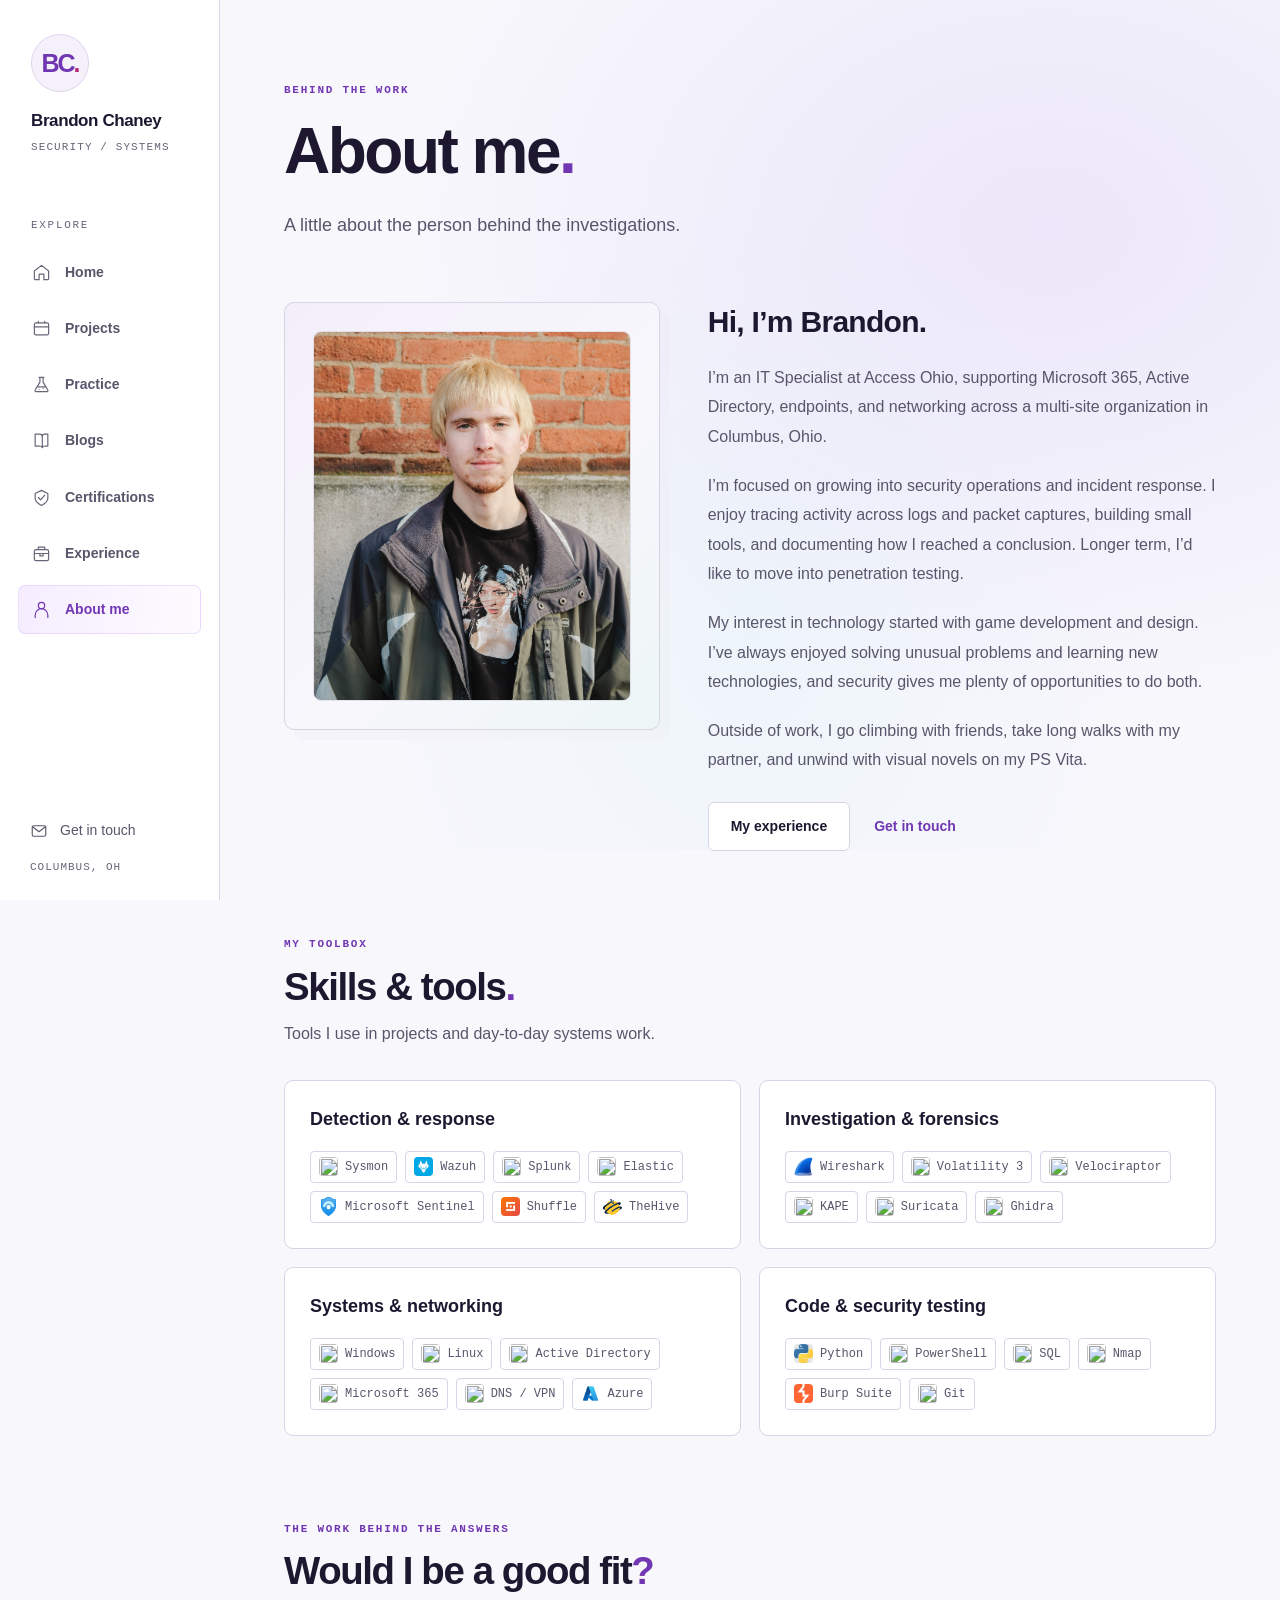
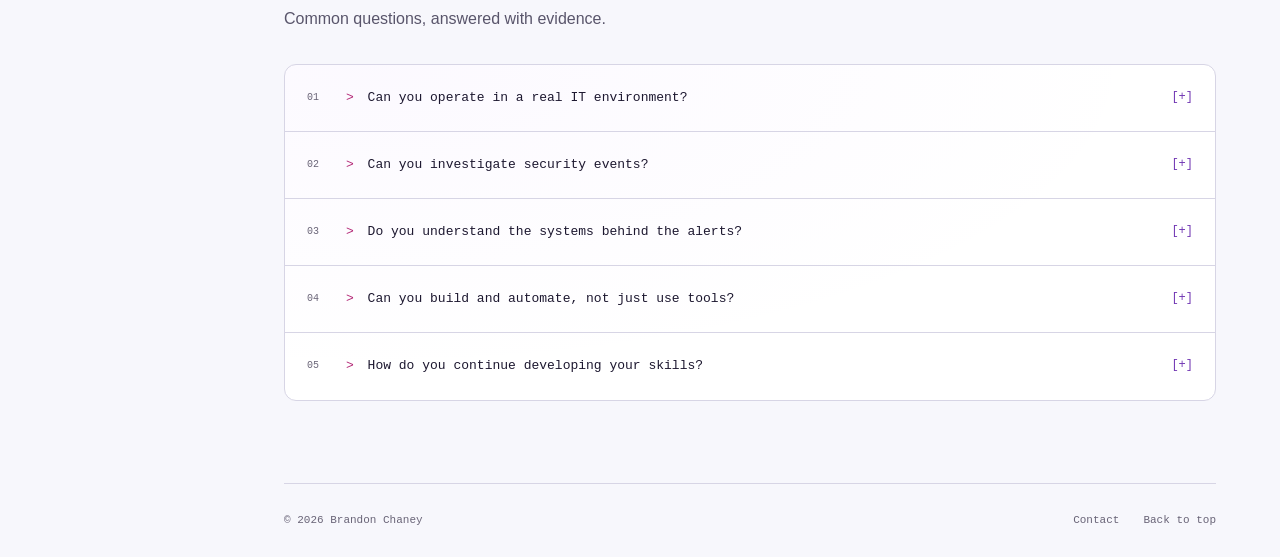
==== commit ae99d282: "Make the portfolio light-only and refresh the visual identity Use light mode throughout, add the cir" ====
--- a/about.html
+++ b/about.html
@@ -1,22 +1,21 @@
 <!doctype html>
-<html lang="en" data-theme="dark">
+<html lang="en" data-theme="light">
 <head>
  <meta charset="utf-8"><meta name="viewport" content="width=device-width, initial-scale=1">
- <meta name="theme-color" content="#0a0b10"><meta name="description" content="Meet Brandon Chaney, an IT specialist in Columbus building toward security operations and incident response.">
+ <meta name="theme-color" content="#f7f7fc"><meta name="description" content="Meet Brandon Chaney, an IT specialist in Columbus building toward security operations and incident response.">
  <title>About me | Brandon Chaney</title>
- <link rel="icon" type="image/svg+xml" href="assets/favicon.svg"><link rel="stylesheet" href="style.css">
- <script>try{document.documentElement.dataset.theme=localStorage.getItem('brandon-theme')||'dark'}catch(e){}</script>
- <script src="content.js" defer></script><script src="script.js" defer></script>
+ <link rel="icon" type="image/svg+xml" href="assets/favicon.svg?v=20261023"><link rel="stylesheet" href="style.css?v=20261023">
+ <script src="content.js" defer></script><script src="script.js?v=20261023" defer></script>
 </head>
-<body id="top">
+<body id="top"><script src="pointer.js?v=20261019"></script>
  <a class="skip-link" href="#main">Skip to content</a>
  <aside class="site-rail" aria-label="Site navigation">
   <a class="rail-brand" href="index.html"><span class="brand-mark">BC<span>.</span></span><span class="brand-name">Brandon Chaney<small>SECURITY / SYSTEMS</small></span></a>
   <p class="rail-label">EXPLORE</p><nav class="nav-links" aria-label="Main navigation"><a href="index.html"><svg viewBox="0 0 24 24" fill="none" stroke="currentColor" stroke-width="1.5" stroke-linecap="round" stroke-linejoin="round" aria-hidden="true"><path d="m3 10 9-7 9 7v10a1 1 0 0 1-1 1h-5v-7H9v7H4a1 1 0 0 1-1-1z"/></svg><span>Home</span></a><a href="projects.html"><svg viewBox="0 0 24 24" fill="none" stroke="currentColor" stroke-width="1.5" stroke-linecap="round" stroke-linejoin="round" aria-hidden="true"><rect x="3" y="5" width="18" height="15" rx="2"/><path d="M3 10h18M8 5V3m8 2V3"/></svg><span>Projects</span></a><a href="practice.html"><svg viewBox="0 0 24 24" fill="none" stroke="currentColor" stroke-width="1.5" stroke-linecap="round" stroke-linejoin="round" aria-hidden="true"><path d="M9 3h6m-5 0v6L4 19a1.3 1.3 0 0 0 1 2h14a1.3 1.3 0 0 0 1-2L14 9V3M7 15h10"/><path d="M9 18h.01M14 17h.01"/></svg><span>Practice</span></a><a href="blogs.html"><svg viewBox="0 0 24 24" fill="none" stroke="currentColor" stroke-width="1.5" stroke-linecap="round" stroke-linejoin="round" aria-hidden="true"><path d="M4 4h6a3 3 0 0 1 3 3v14a4 4 0 0 0-4-2H4zM13 7a3 3 0 0 1 3-3h4v15h-3a4 4 0 0 0-4 2"/></svg><span>Blogs</span></a><a href="certifications.html"><svg viewBox="0 0 24 24" fill="none" stroke="currentColor" stroke-width="1.5" stroke-linecap="round" stroke-linejoin="round" aria-hidden="true"><path d="m12 3 8 4v6c0 4-4 7-8 9-4-2-8-5-8-9V7z"/><path d="m8 12 3 3 5-6"/></svg><span>Certifications</span></a><a href="experience.html"><svg viewBox="0 0 24 24" fill="none" stroke="currentColor" stroke-width="1.5" stroke-linecap="round" stroke-linejoin="round" aria-hidden="true"><rect x="3" y="7" width="18" height="14" rx="2"/><path d="M8 7V4h8v3M3 12h18m-11 0v3h4v-3"/></svg><span>Experience</span></a><a href="about.html" class="active" aria-current="page"><svg viewBox="0 0 24 24" fill="none" stroke="currentColor" stroke-width="1.5" stroke-linecap="round" stroke-linejoin="round" aria-hidden="true"><circle cx="12" cy="7" r="4"/><path d="M4 22v-3a8 8 0 0 1 16 0v3"/></svg><span>About me</span></a></nav>
-  <div class="rail-bottom"><a class="rail-contact" href="contact.html"><svg viewBox="0 0 24 24" fill="none" stroke="currentColor" stroke-width="1.5" stroke-linecap="round" stroke-linejoin="round" aria-hidden="true"><rect x="3" y="5" width="18" height="14" rx="2"/><path d="m3 6 9 7 9-7"/></svg>Get in touch</a><button class="theme-toggle" type="button" aria-label="Switch to light mode" aria-pressed="false"><svg viewBox="0 0 24 24" fill="none" stroke="currentColor" stroke-width="1.5" stroke-linecap="round" stroke-linejoin="round" aria-hidden="true"><circle cx="12" cy="12" r="4"/><path d="M12 2v2m0 16v2M2 12h2m16 0h2M5 5l1 1m12 12 1 1M5 19l1-1M18 6l1-1"/></svg><span class="theme-label">Light mode</span></button><span class="rail-note">COLUMBUS, OH</span></div>
+  <div class="rail-bottom"><a class="rail-contact" href="contact.html"><svg viewBox="0 0 24 24" fill="none" stroke="currentColor" stroke-width="1.5" stroke-linecap="round" stroke-linejoin="round" aria-hidden="true"><rect x="3" y="5" width="18" height="14" rx="2"/><path d="m3 6 9 7 9-7"/></svg>Get in touch</a><span class="rail-note">COLUMBUS, OH</span></div>
  </aside>
- <header class="mobile-bar"><a href="index.html" class="mobile-brand">BC<span>.</span></a><span class="mobile-title">Brandon Chaney</span><button class="menu-toggle" aria-expanded="false" aria-controls="mobile-nav" aria-label="Open navigation"><span></span><span></span></button><nav id="mobile-nav" class="mobile-nav" aria-label="Mobile navigation" hidden><a href="index.html"><svg viewBox="0 0 24 24" fill="none" stroke="currentColor" stroke-width="1.5" stroke-linecap="round" stroke-linejoin="round" aria-hidden="true"><path d="m3 10 9-7 9 7v10a1 1 0 0 1-1 1h-5v-7H9v7H4a1 1 0 0 1-1-1z"/></svg><span>Home</span></a><a href="projects.html"><svg viewBox="0 0 24 24" fill="none" stroke="currentColor" stroke-width="1.5" stroke-linecap="round" stroke-linejoin="round" aria-hidden="true"><rect x="3" y="5" width="18" height="15" rx="2"/><path d="M3 10h18M8 5V3m8 2V3"/></svg><span>Projects</span></a><a href="practice.html"><svg viewBox="0 0 24 24" fill="none" stroke="currentColor" stroke-width="1.5" stroke-linecap="round" stroke-linejoin="round" aria-hidden="true"><path d="M9 3h6m-5 0v6L4 19a1.3 1.3 0 0 0 1 2h14a1.3 1.3 0 0 0 1-2L14 9V3M7 15h10"/><path d="M9 18h.01M14 17h.01"/></svg><span>Practice</span></a><a href="blogs.html"><svg viewBox="0 0 24 24" fill="none" stroke="currentColor" stroke-width="1.5" stroke-linecap="round" stroke-linejoin="round" aria-hidden="true"><path d="M4 4h6a3 3 0 0 1 3 3v14a4 4 0 0 0-4-2H4zM13 7a3 3 0 0 1 3-3h4v15h-3a4 4 0 0 0-4 2"/></svg><span>Blogs</span></a><a href="certifications.html"><svg viewBox="0 0 24 24" fill="none" stroke="currentColor" stroke-width="1.5" stroke-linecap="round" stroke-linejoin="round" aria-hidden="true"><path d="m12 3 8 4v6c0 4-4 7-8 9-4-2-8-5-8-9V7z"/><path d="m8 12 3 3 5-6"/></svg><span>Certifications</span></a><a href="experience.html"><svg viewBox="0 0 24 24" fill="none" stroke="currentColor" stroke-width="1.5" stroke-linecap="round" stroke-linejoin="round" aria-hidden="true"><rect x="3" y="7" width="18" height="14" rx="2"/><path d="M8 7V4h8v3M3 12h18m-11 0v3h4v-3"/></svg><span>Experience</span></a><a href="about.html" class="active" aria-current="page"><svg viewBox="0 0 24 24" fill="none" stroke="currentColor" stroke-width="1.5" stroke-linecap="round" stroke-linejoin="round" aria-hidden="true"><circle cx="12" cy="7" r="4"/><path d="M4 22v-3a8 8 0 0 1 16 0v3"/></svg><span>About me</span></a><a href="contact.html"><svg viewBox="0 0 24 24" fill="none" stroke="currentColor" stroke-width="1.5" stroke-linecap="round" stroke-linejoin="round" aria-hidden="true"><rect x="3" y="5" width="18" height="14" rx="2"/><path d="m3 6 9 7 9-7"/></svg><span>Contact</span></a><button class="theme-toggle" aria-label="Switch to light mode" aria-pressed="false"><svg viewBox="0 0 24 24" fill="none" stroke="currentColor" stroke-width="1.5" stroke-linecap="round" stroke-linejoin="round" aria-hidden="true"><circle cx="12" cy="12" r="4"/><path d="M12 2v2m0 16v2M2 12h2m16 0h2M5 5l1 1m12 12 1 1M5 19l1-1M18 6l1-1"/></svg><span class="theme-label">Light mode</span></button></nav></header>
- <main id="main" tabindex="-1"><div class="page-shell"><header class="page-header"><p class="eyebrow">BEHIND THE WORK</p><h1>About me<span class="accent">.</span></h1><p class="page-description">A little about the person behind the investigations.</p></header><div class="about-full"><div class="portrait-frame"><img class="portrait" data-portrait src="assets/brandon.jpg" width="600" height="700" alt="Brandon Chaney"><span class="portrait-note" data-portrait-note hidden>PORTRAIT COMING SOON</span></div><div class="about-copy"><h2>Hi, I’m Brandon.</h2><p>I’m an IT Specialist at Access Ohio, supporting Microsoft 365, Active Directory, endpoints, and networking across a multi-site organization in Columbus, Ohio.</p><p>I’m focused on growing into security operations and incident response. I enjoy tracing activity across logs and packet captures, building small tools, and documenting how I reached a conclusion. Longer term, I’d like to move into penetration testing.</p><p>My interest in technology started with game development and design. I’ve always enjoyed solving unusual problems and learning new technologies, and security gives me plenty of opportunities to do both.</p><p>Outside of work, I go climbing with friends, take long walks with my partner, and unwind with visual novels on my PS Vita.</p><div class="hero-actions"><a class="button button-outline" href="experience.html">My experience</a><a class="text-link" href="contact.html">Get in touch</a></div></div></div><section class="skills-section"><div class="section-heading"><div><p class="eyebrow">MY TOOLBOX</p><h2>Skills & tools<span class="accent">.</span></h2><p>Tools I use in projects and day-to-day systems work.</p></div></div><div class="skills-grid"><div class="skill-card"><h3>Detection & response</h3><div class="tags"><span>Sysmon</span><span>Wazuh</span><span>Splunk</span><span>Elastic</span><span>Microsoft Sentinel</span><span>Shuffle</span><span>TheHive</span></div></div><div class="skill-card"><h3>Investigation & forensics</h3><div class="tags"><span>Wireshark</span><span>Volatility 3</span><span>Velociraptor</span><span>KAPE</span><span>Suricata</span><span>Ghidra</span></div></div><div class="skill-card"><h3>Systems & networking</h3><div class="tags"><span>Windows</span><span>Linux</span><span>Active Directory</span><span>Microsoft 365</span><span>DNS / VPN</span><span>Azure</span></div></div><div class="skill-card"><h3>Code & security testing</h3><div class="tags"><span>Python</span><span>PowerShell</span><span>SQL</span><span>Nmap</span><span>Burp Suite</span><span>Git</span></div></div></div></section>
+ <header class="mobile-bar"><a href="index.html" class="mobile-brand">BC<span>.</span></a><span class="mobile-title">Brandon Chaney</span><button class="menu-toggle" aria-expanded="false" aria-controls="mobile-nav" aria-label="Open navigation"><span></span><span></span></button><nav id="mobile-nav" class="mobile-nav" aria-label="Mobile navigation" hidden><a href="index.html"><svg viewBox="0 0 24 24" fill="none" stroke="currentColor" stroke-width="1.5" stroke-linecap="round" stroke-linejoin="round" aria-hidden="true"><path d="m3 10 9-7 9 7v10a1 1 0 0 1-1 1h-5v-7H9v7H4a1 1 0 0 1-1-1z"/></svg><span>Home</span></a><a href="projects.html"><svg viewBox="0 0 24 24" fill="none" stroke="currentColor" stroke-width="1.5" stroke-linecap="round" stroke-linejoin="round" aria-hidden="true"><rect x="3" y="5" width="18" height="15" rx="2"/><path d="M3 10h18M8 5V3m8 2V3"/></svg><span>Projects</span></a><a href="practice.html"><svg viewBox="0 0 24 24" fill="none" stroke="currentColor" stroke-width="1.5" stroke-linecap="round" stroke-linejoin="round" aria-hidden="true"><path d="M9 3h6m-5 0v6L4 19a1.3 1.3 0 0 0 1 2h14a1.3 1.3 0 0 0 1-2L14 9V3M7 15h10"/><path d="M9 18h.01M14 17h.01"/></svg><span>Practice</span></a><a href="blogs.html"><svg viewBox="0 0 24 24" fill="none" stroke="currentColor" stroke-width="1.5" stroke-linecap="round" stroke-linejoin="round" aria-hidden="true"><path d="M4 4h6a3 3 0 0 1 3 3v14a4 4 0 0 0-4-2H4zM13 7a3 3 0 0 1 3-3h4v15h-3a4 4 0 0 0-4 2"/></svg><span>Blogs</span></a><a href="certifications.html"><svg viewBox="0 0 24 24" fill="none" stroke="currentColor" stroke-width="1.5" stroke-linecap="round" stroke-linejoin="round" aria-hidden="true"><path d="m12 3 8 4v6c0 4-4 7-8 9-4-2-8-5-8-9V7z"/><path d="m8 12 3 3 5-6"/></svg><span>Certifications</span></a><a href="experience.html"><svg viewBox="0 0 24 24" fill="none" stroke="currentColor" stroke-width="1.5" stroke-linecap="round" stroke-linejoin="round" aria-hidden="true"><rect x="3" y="7" width="18" height="14" rx="2"/><path d="M8 7V4h8v3M3 12h18m-11 0v3h4v-3"/></svg><span>Experience</span></a><a href="about.html" class="active" aria-current="page"><svg viewBox="0 0 24 24" fill="none" stroke="currentColor" stroke-width="1.5" stroke-linecap="round" stroke-linejoin="round" aria-hidden="true"><circle cx="12" cy="7" r="4"/><path d="M4 22v-3a8 8 0 0 1 16 0v3"/></svg><span>About me</span></a><a href="contact.html"><svg viewBox="0 0 24 24" fill="none" stroke="currentColor" stroke-width="1.5" stroke-linecap="round" stroke-linejoin="round" aria-hidden="true"><rect x="3" y="5" width="18" height="14" rx="2"/><path d="m3 6 9 7 9-7"/></svg><span>Contact</span></a></nav></header>
+ <main id="main" tabindex="-1"><div class="page-shell"><header class="page-header"><p class="eyebrow">BEHIND THE WORK</p><h1>About me<span class="accent">.</span></h1><p class="page-description">A little about the person behind the investigations.</p></header><div class="about-full"><div class="portrait-frame"><img class="portrait" data-portrait src="assets/brandon.jpg" width="600" height="700" alt="Brandon Chaney"><span class="portrait-note" data-portrait-note hidden>PORTRAIT COMING SOON</span></div><div class="about-copy"><h2>Hi, I’m Brandon.</h2><p>I’m an IT Specialist at Access Ohio, supporting Microsoft 365, Active Directory, endpoints, and networking across a multi-site organization in Columbus, Ohio.</p><p>I’m focused on growing into security operations and incident response. I enjoy tracing activity across logs and packet captures, building small tools, and documenting how I reached a conclusion. Longer term, I’d like to move into penetration testing.</p><p>My interest in technology started with game development and design. I’ve always enjoyed solving unusual problems and learning new technologies, and security gives me plenty of opportunities to do both.</p><p>Outside of work, I go climbing with friends, take long walks with my partner, and unwind with visual novels on my PS Vita.</p><div class="hero-actions"><a class="button button-outline" href="experience.html">My experience</a><a class="text-link" href="contact.html">Get in touch</a></div></div></div><section class="skills-section"><div class="section-heading"><div><p class="eyebrow">MY TOOLBOX</p><h2>Skills & tools<span class="accent">.</span></h2><p>Tools I use in projects and day-to-day systems work.</p></div></div><div class="skills-grid"><div class="skill-card"><h3>Detection & response</h3><div class="tags"><span class="tool-tag"><span class="tool-icon" aria-hidden="true"><img src="assets/tools/sysmon.svg" width="20" height="20" alt="" loading="lazy"></span>Sysmon</span><span class="tool-tag"><span class="tool-icon" aria-hidden="true"><img src="assets/tools/wazuh.png" width="20" height="20" alt="" loading="lazy"></span>Wazuh</span><span class="tool-tag"><span class="tool-icon" aria-hidden="true"><img src="assets/tools/splunk.png" width="20" height="20" alt="" loading="lazy"></span>Splunk</span><span class="tool-tag"><span class="tool-icon" aria-hidden="true"><img src="assets/tools/elastic.svg" width="20" height="20" alt="" loading="lazy"></span>Elastic</span><span class="tool-tag"><span class="tool-icon" aria-hidden="true"><img src="assets/tools/sentinel.png" width="20" height="20" alt="" loading="lazy"></span>Microsoft Sentinel</span><span class="tool-tag"><span class="tool-icon" aria-hidden="true"><img src="assets/tools/shuffle.png" width="20" height="20" alt="" loading="lazy"></span>Shuffle</span><span class="tool-tag"><span class="tool-icon" aria-hidden="true"><img src="assets/tools/thehive.svg" width="20" height="20" alt="" loading="lazy"></span>TheHive</span></div></div><div class="skill-card"><h3>Investigation & forensics</h3><div class="tags"><span class="tool-tag"><span class="tool-icon" aria-hidden="true"><img src="assets/tools/wireshark.jpg" width="20" height="20" alt="" loading="lazy"></span>Wireshark</span><span class="tool-tag"><span class="tool-icon" aria-hidden="true"><img src="assets/tools/volatility.svg" width="20" height="20" alt="" loading="lazy"></span>Volatility 3</span><span class="tool-tag"><span class="tool-icon" aria-hidden="true"><img src="assets/tools/velociraptor.svg" width="20" height="20" alt="" loading="lazy"></span>Velociraptor</span><span class="tool-tag"><span class="tool-icon" aria-hidden="true"><img src="assets/tools/kape.svg" width="20" height="20" alt="" loading="lazy"></span>KAPE</span><span class="tool-tag"><span class="tool-icon" aria-hidden="true"><img src="assets/tools/suricata.svg" width="20" height="20" alt="" loading="lazy"></span>Suricata</span><span class="tool-tag"><span class="tool-icon" aria-hidden="true"><img src="assets/tools/ghidra.svg" width="20" height="20" alt="" loading="lazy"></span>Ghidra</span></div></div><div class="skill-card"><h3>Systems & networking</h3><div class="tags"><span class="tool-tag"><span class="tool-icon" aria-hidden="true"><img src="assets/tools/windows.svg" width="20" height="20" alt="" loading="lazy"></span>Windows</span><span class="tool-tag"><span class="tool-icon" aria-hidden="true"><img src="assets/tools/linux.png" width="20" height="20" alt="" loading="lazy"></span>Linux</span><span class="tool-tag"><span class="tool-icon" aria-hidden="true"><img src="assets/tools/active-directory.png" width="20" height="20" alt="" loading="lazy"></span>Active Directory</span><span class="tool-tag"><span class="tool-icon" aria-hidden="true"><img src="assets/tools/microsoft365.svg" width="20" height="20" alt="" loading="lazy"></span>Microsoft 365</span><span class="tool-tag"><span class="tool-icon" aria-hidden="true"><img src="assets/tools/network.svg" width="20" height="20" alt="" loading="lazy"></span>DNS / VPN</span><span class="tool-tag"><span class="tool-icon" aria-hidden="true"><img src="assets/tools/azure.png" width="20" height="20" alt="" loading="lazy"></span>Azure</span></div></div><div class="skill-card"><h3>Code & security testing</h3><div class="tags"><span class="tool-tag"><span class="tool-icon" aria-hidden="true"><img src="assets/tools/python.png" width="20" height="20" alt="" loading="lazy"></span>Python</span><span class="tool-tag"><span class="tool-icon" aria-hidden="true"><img src="assets/tools/powershell.svg" width="20" height="20" alt="" loading="lazy"></span>PowerShell</span><span class="tool-tag"><span class="tool-icon" aria-hidden="true"><img src="assets/tools/sql.svg" width="20" height="20" alt="" loading="lazy"></span>SQL</span><span class="tool-tag"><span class="tool-icon" aria-hidden="true"><img src="assets/tools/nmap.svg" width="20" height="20" alt="" loading="lazy"></span>Nmap</span><span class="tool-tag"><span class="tool-icon" aria-hidden="true"><img src="assets/portswigger.png" width="20" height="20" alt="" loading="lazy"></span>Burp Suite</span><span class="tool-tag"><span class="tool-icon" aria-hidden="true"><img src="assets/tools/git.svg" width="20" height="20" alt="" loading="lazy"></span>Git</span></div></div></div></section>
 <section class="fit-faq" id="faq" aria-labelledby="fit-faq-title" tabindex="-1">
  <header class="section-heading"><div><p class="eyebrow">THE WORK BEHIND THE ANSWERS</p><h2 id="fit-faq-title">Would I be a good fit<span class="accent">?</span></h2><p>Common questions, answered with evidence.</p></div></header>
  <div class="fit-faq-list">
@@ -33,7 +32,7 @@
    <div class="faq-answer"><p>I build small tools and connected workflows to make repeated analysis more useful. My projects include indicator enrichment, an automated SOC pipeline, and custom static malware triage tooling.</p><p class="faq-evidence-label">EVIDENCE</p><ul class="faq-evidence"><li>Wazuh → Shuffle → TheHive SOC pipeline</li><li>Python IOC analyzer with VirusTotal + OTX</li><li>MalTriage: hashes, PE metadata, and strings</li><li>Documented setup, workflow, and results</li></ul><a class="faq-evidence-link" href="projects.html">PROJECTS <span aria-hidden="true">→</span></a></div>
   </details>
   <details class="fit-faq-item"><summary><span class="faq-index" aria-hidden="true">05</span><span class="faq-question"><span class="faq-prompt" aria-hidden="true">&gt;</span> How do you continue developing your skills?</span><span class="faq-toggle" aria-hidden="true"><span class="faq-plus">[+]</span><span class="faq-minus">[−]</span></span></summary>
-   <div class="faq-answer"><p>I combine structured study with hands-on practice, then turn what I learn into investigations, tools, and writeups. My current learning includes Microsoft security operations and further practice with KQL and incident analysis.</p><p class="faq-evidence-label">EVIDENCE</p><ul class="faq-evidence"><li>LetsDefend + Hack The Box investigations</li><li>KC7: KQL 101, 201, and 301</li><li>SC-200: Microsoft security operations study</li><li>Projects and writeups that put learning to work</li></ul><a class="faq-evidence-link" href="certifications.html">CERTIFICATIONS <span aria-hidden="true">→</span></a></div>
+   <div class="faq-answer"><p>I combine structured study with hands-on practice, then turn what I learn into investigations, tools, and writeups. I continue practicing Microsoft security operations, KQL, and incident analysis.</p><p class="faq-evidence-label">EVIDENCE</p><ul class="faq-evidence"><li>LetsDefend + Hack The Box investigations</li><li>KC7: KQL 101, 201, and 301</li><li>SC-200: certified in Microsoft security operations</li><li>Projects and writeups that put learning to work</li></ul><a class="faq-evidence-link" href="certifications.html">CERTIFICATIONS <span aria-hidden="true">→</span></a></div>
   </details>
  </div>
 </section>
--- a/style.css
+++ b/style.css
@@ -1,17 +1,16 @@
-:root{color-scheme:dark;--bg:#0a0b10;--rail:#101116;--surface:#14151d;--raised:#1a1b25;--line:#2a2b38;--text:#f3f2f8;--muted:#b0b1c1;--dim:#9093a7;--accent:#cba5ff;--pink:#ff9ad1;--cyan:#71e5f8;--green:#98e5b4;--accent-ink:#170d24;--shadow:0 22px 60px #0003;--mono:ui-monospace,SFMono-Regular,Consolas,"Liberation Mono",monospace;--sans:Inter,"Segoe UI",Arial,sans-serif}
-:root[data-theme="light"]{color-scheme:light;--bg:#f7f7fc;--rail:#fff;--surface:#fff;--raised:#eeedf7;--line:#d7d5e5;--text:#1d1830;--muted:#59556b;--dim:#696477;--accent:#7137b3;--pink:#b32876;--cyan:#08798c;--green:#227340;--accent-ink:#fff;--shadow:0 22px 60px #3120420c}
+:root{color-scheme:light;--bg:#f7f7fc;--rail:#fff;--surface:#fff;--raised:#eeedf7;--line:#d7d5e5;--text:#1d1830;--muted:#59556b;--dim:#696477;--accent:#7137b3;--pink:#b32876;--cyan:#08798c;--green:#227340;--accent-ink:#fff;--shadow:0 22px 60px #3120420c;--mono:ui-monospace,SFMono-Regular,Consolas,"Liberation Mono",monospace;--sans:Inter,"Segoe UI",Arial,sans-serif}
 *{box-sizing:border-box}html{scroll-behavior:smooth;scroll-padding-top:30px}body{margin:0;background:var(--bg);color:var(--text);font:16px/1.65 var(--sans);-webkit-font-smoothing:antialiased}body::before{content:"";position:absolute;top:0;right:0;left:220px;height:850px;pointer-events:none;z-index:-1;background:radial-gradient(ellipse at 78% 27%,#773cdf16,transparent 55%),radial-gradient(ellipse at 50% 75%,#00c2cf0a,transparent 50%)}a{color:inherit;text-underline-offset:5px}button{font:inherit}img{max-width:100%;display:block}button,a{-webkit-tap-highlight-color:transparent}button{cursor:pointer}::selection{background:var(--accent);color:var(--accent-ink)}:focus-visible{outline:2px solid var(--cyan);outline-offset:5px;border-radius:3px}[hidden]{display:none!important}main{margin-left:220px;min-width:0}main:focus{outline:none}svg{width:22px;height:22px;flex-shrink:0}.skip-link{position:fixed;top:-100px;left:16px;z-index:500;padding:12px 20px;background:var(--accent);color:var(--accent-ink);text-decoration:none}.skip-link:focus{top:15px}
-.site-rail{position:fixed;inset:0 auto 0 0;width:220px;padding:34px 18px 25px;background:var(--rail);border-right:1px solid var(--line);z-index:50;display:flex;flex-direction:column}.rail-brand{display:flex;flex-direction:column;align-items:flex-start;gap:15px;text-decoration:none;padding-left:13px}.brand-mark{font:800 33px/1 var(--mono);letter-spacing:-4px;color:var(--accent)}.brand-mark span{color:var(--pink)}.brand-name{font-size:17px;font-weight:650;letter-spacing:-.4px}.brand-name small{display:block;margin-top:4px;font:11px/1.6 var(--mono);letter-spacing:1.1px;color:var(--dim)}.rail-label{margin:60px 13px 15px;font:11px/1.5 var(--mono);letter-spacing:1.7px;color:var(--dim)}.nav-links{display:grid;gap:7px}.nav-links a,.mobile-nav>a{display:flex;align-items:center;gap:14px;padding:12px 13px;border:1px solid transparent;border-radius:7px;color:var(--muted);font-size:14px;font-weight:550;text-decoration:none;transition:background .2s,color .2s}.nav-links a svg{width:19px;height:19px;color:var(--dim)}.nav-links a:hover,.mobile-nav>a:hover{background:var(--raised);color:var(--text)}.nav-links a.active,.mobile-nav>a.active{background:linear-gradient(100deg,#b171ff20,#b171ff07);border-color:#b171ff30;color:var(--accent)}.nav-links a.active svg{color:var(--accent)}.rail-bottom{margin-top:auto;padding:30px 12px 0;display:grid;gap:16px}.rail-contact{display:flex;align-items:center;gap:12px;font-size:14px;color:var(--muted);text-decoration:none}.rail-contact:hover{color:var(--accent)}.rail-contact svg{width:18px}.theme-toggle{display:flex;align-items:center;gap:12px;background:none;border:0;padding:0;color:var(--dim);font-size:14px;text-align:left}.theme-toggle:hover{color:var(--text)}.theme-toggle svg{width:18px;height:18px}.rail-note{font:11px/1.5 var(--mono);letter-spacing:1px;color:var(--dim)}.mobile-bar{display:none}
-.section-shell,.page-shell{max-width:1320px;margin:0 auto;padding:82px clamp(32px,5vw,84px)}.section-divider{border-top:1px solid var(--line)}.eyebrow{font:600 11px/1.6 var(--mono);letter-spacing:1.75px;color:var(--accent);margin:0 0 16px}.hero{position:relative;display:grid;grid-template-columns:1.08fr 1fr;gap:48px;align-items:center;min-height:780px;padding-top:80px;padding-bottom:130px}.terminal-text{font:14px/1.6 var(--mono);color:var(--dim);margin:0 0 13px}.terminal-text span{color:var(--cyan)}.hero h1{font-size:clamp(62px,6.8vw,103px);line-height:1.02;letter-spacing:-6px;font-weight:760;margin:0 0 32px}.surname{color:var(--accent);white-space:nowrap}.initial-invert{display:inline-block;color:#170d24;background:var(--pink);padding:0 .05em .04em;line-height:.99;margin-right:.025em}.name-dot{color:var(--pink)}.hero-description{font-size:18px;line-height:1.7;color:var(--muted);max-width:490px;margin:0}.hero-actions{display:flex;flex-wrap:wrap;align-items:center;gap:12px;margin-top:27px}.button{display:inline-flex;align-items:center;justify-content:center;gap:20px;text-decoration:none;font-size:14px;font-weight:650;line-height:1.4;padding:14px 22px;border-radius:6px;border:1px solid transparent;transition:transform .2s,box-shadow .2s,background .2s}.button-primary{background:linear-gradient(110deg,#d3adff,#bf95f5);color:#1d0f30;box-shadow:0 5px 24px #a465ed15}.button-primary:hover{box-shadow:0 8px 30px #b07dea2e;transform:translateY(-2px)}.button-outline{background:var(--surface);border-color:var(--line);color:var(--text)}.button-outline:hover{border-color:var(--accent);transform:translateY(-2px)}.hero-caption{font:12px/1.7 var(--mono);color:var(--dim);margin:26px 0 0;max-width:430px}.terminal-wrap{min-width:0;position:relative}.terminal-wrap::before{content:"";position:absolute;inset:-40px -30px;z-index:-1;background:radial-gradient(ellipse,#9146e52b,transparent 70%)}.terminal-window{background:var(--surface);border:1px solid #a273dc50;border-radius:10px;box-shadow:var(--shadow);overflow:hidden;transform:none}.terminal-header{display:flex;align-items:center;gap:18px;padding:15px 18px;border-bottom:1px solid var(--line);background:var(--raised);font:11px/1.5 var(--mono);color:var(--dim)}.terminal-dots{display:flex;gap:6px}.terminal-dots i{width:8px;height:8px;border-radius:50%;background:#fa8b9f}.terminal-dots i:nth-child(2){background:#e6c178}.terminal-dots i:nth-child(3){background:#87d8af}.terminal-body{padding:27px 23px 19px;font:12px/1.9 var(--mono)}.terminal-static{color:var(--muted)}.terminal-green{color:var(--green)}.terminal-dim{color:var(--dim)}.terminal-foot{display:flex;justify-content:space-between;gap:14px;padding-top:17px;border-top:1px solid var(--line);font-size:9px;letter-spacing:.5px;color:var(--dim)}.terminal-caption{margin:21px 0 0;text-align:right;font:9px/1.5 var(--mono);letter-spacing:1.2px;color:var(--dim)}.cursor{color:var(--accent);animation:blink 1s steps(1) infinite}@keyframes blink{50%{opacity:0}}.hero-scroll{position:absolute;bottom:43px;left:clamp(32px,5vw,84px);font:11px/1.5 var(--mono);letter-spacing:1px;text-decoration:none;color:var(--dim);display:flex;align-items:center;gap:12px}.hero-scroll::before{content:"";height:23px;width:1px;background:linear-gradient(var(--accent),transparent)}.hero-scroll:hover{color:var(--accent)}
-.section-heading{display:flex;justify-content:space-between;align-items:flex-end;gap:30px;margin-bottom:32px}.section-heading h2,.contact-box h2{font-size:clamp(30px,3vw,43px);line-height:1.18;letter-spacing:-1.4px;margin:0 0 12px;font-weight:650}.section-heading .eyebrow{margin-bottom:10px}.section-heading p:not(.eyebrow){color:var(--muted);font-size:16px;margin:0;max-width:650px}.accent{color:var(--accent)}.section-link{font-size:14px;font-weight:550;text-decoration:none;color:var(--accent);flex-shrink:0;padding-bottom:4px}.section-link:hover{text-decoration:underline}.section-link span{display:inline-block;margin-left:7px;padding:1px 7px;background:var(--raised);color:var(--dim);border-radius:4px;font:11px/1.7 var(--mono)}.tone-pink{--tone:var(--pink);--tint:#ff73b808;--tone-line:#ff73b830}.tone-green{--tone:var(--green);--tint:#75f9a508;--tone-line:#75f9a530}.tone-purple{--tone:var(--accent);--tint:#ba80ff08;--tone-line:#ba80ff30}.tone-cyan{--tone:var(--cyan);--tint:#4ad7ec08;--tone-line:#4ad7ec30}.stats-grid{display:grid;grid-template-columns:repeat(4,minmax(0,1fr));gap:14px}.stat-card{min-width:0;background:linear-gradient(135deg,var(--tint),transparent),var(--surface);border:1px solid var(--line);border-top:2px solid var(--tone-line);border-radius:10px;overflow:hidden;display:flex;flex-direction:column}.stat-header{display:flex;align-items:center;gap:10px;padding:22px 17px 0}.platform-symbol{color:var(--tone);background:var(--tint);border:1px solid var(--tone-line);border-radius:7px;padding:9px;line-height:0}.platform-symbol svg{width:19px;height:19px}.stat-header h3{font-size:16px;line-height:1.4;letter-spacing:-.3px;margin:0}.stat-header p{font-size:11px;color:var(--tone);line-height:1.5;margin:3px 0 0}.stat-numbers{display:grid;grid-template-columns:1fr 1fr;gap:10px;padding:22px 19px}.stat-numbers strong{font:600 34px/1.2 var(--mono);display:block;color:var(--text)}.stat-numbers span{display:block;font-size:11px;line-height:1.4;margin-top:5px;color:var(--dim)}.stat-focus{display:flex;flex-wrap:wrap;gap:7px;padding:0 18px 22px}.stat-focus span{color:var(--tone);border:1px solid var(--tone-line);background:var(--tint);padding:3px 7px;border-radius:4px;font:10px/1.5 var(--mono)}.stat-footer{padding:15px 17px;border-top:1px solid var(--line);margin-top:auto;display:flex;flex-wrap:wrap;justify-content:space-between;gap:5px;font-size:11px}.stat-footer>span{color:var(--dim)}.stat-footer a{color:var(--tone);text-decoration:none;font-weight:600}.stat-footer a:hover{text-decoration:underline}.stat-progress{padding:0 19px 20px}.progress-label{display:flex;justify-content:space-between;font:11px/1.5 var(--mono);color:var(--dim);margin-bottom:7px}progress{width:100%;height:5px;border:0;border-radius:5px;overflow:hidden;accent-color:var(--tone);background:var(--line)}progress::-webkit-progress-bar{background:var(--line)}progress::-webkit-progress-value{background:var(--tone)}progress::-moz-progress-bar{background:var(--tone)}
-.work-grid{display:grid;grid-template-columns:repeat(2,minmax(0,1fr));gap:24px}.work-card{background:var(--surface);border:1px solid var(--line);border-radius:11px;overflow:hidden;display:flex;flex-direction:column;min-width:0;transition:transform .22s,border-color .22s,box-shadow .22s}.work-card:hover{transform:translateY(-5px);border-color:#a16fe975;box-shadow:0 15px 40px #0002}.card-image{position:relative;display:block;background:#11121b;overflow:hidden;text-decoration:none}.card-image img{width:100%;height:auto;aspect-ratio:1.8;object-fit:cover;transition:transform .45s}.work-card:hover .card-image img{transform:scale(1.025)}.image-label{position:absolute;right:18px;top:16px;font:10px/1.6 var(--mono);letter-spacing:.8px;color:#b8b7ce}.card-body{padding:25px 26px;display:flex;flex-direction:column;flex:1}.card-category{font:600 10px/1.6 var(--mono);letter-spacing:1.1px;color:var(--accent);margin:0 0 10px}.work-card :is(h2,h3){font-size:23px;line-height:1.3;letter-spacing:-.6px;font-weight:600;margin:0 0 12px}.work-card :is(h2,h3) a{text-decoration:none}.work-card :is(h2,h3) a:hover{color:var(--accent)}.card-body>p:not(.card-category){color:var(--muted);font-size:15px;line-height:1.75;margin:0 0 24px}.card-bottom{margin-top:auto}.tags{display:flex;flex-wrap:wrap;gap:7px}.tags>span{color:var(--dim);padding:4px 8px;border:1px solid var(--line);border-radius:4px;font:11px/1.5 var(--mono)}.card-link{display:inline-block;color:var(--accent);text-decoration:none;font-size:13px;font-weight:600;margin-top:22px}.card-link:hover{text-decoration:underline}.cert-preview-grid{display:grid;grid-template-columns:repeat(3,minmax(0,1fr));gap:16px}.cert-preview{display:flex;align-items:center;gap:19px;border:1px solid var(--line);border-radius:9px;background:linear-gradient(135deg,var(--tint),transparent),var(--surface);padding:24px 20px;text-decoration:none;transition:transform .2s,border-color .2s}.cert-preview:hover{transform:translateY(-3px);border-color:var(--tone)}.cert-preview .card-category{color:var(--dim);text-transform:uppercase;margin-bottom:4px}.cert-preview h3{margin:0 0 7px;font:600 20px/1.3 var(--sans);letter-spacing:-.5px}.cert-monogram{color:var(--tone);font:600 28px/1.3 var(--mono);display:grid;place-items:center;aspect-ratio:1;width:150px;background:linear-gradient(140deg,var(--tint),var(--raised));border:1px solid var(--tone-line);border-radius:30px;box-shadow:inset 0 0 0 10px var(--surface),inset 0 0 0 11px var(--tone-line)}.cert-monogram.small{width:66px;flex:0 0 66px;font-size:13px;border-radius:16px;box-shadow:inset 0 0 0 5px var(--surface),inset 0 0 0 6px var(--tone-line)}.status{font:11px/1.5 var(--mono);color:var(--tone);border:1px solid var(--tone-line);padding:4px 7px;border-radius:4px;background:var(--tint);display:inline-block;white-space:nowrap}
-.about-preview{display:grid;grid-template-columns:.62fr 1.38fr;gap:56px;align-items:center}.portrait-frame{border:1px solid var(--line);position:relative;border-radius:10px;overflow:hidden;background:linear-gradient(135deg,#292145,#12151e 50%,#10313b);padding:7.5%;display:block}.portrait{width:100%;height:auto;aspect-ratio:6/7;object-fit:cover;object-position:50% 24%;border-radius:8px;border:1px solid #9c8cb133}.portrait-note{position:absolute;bottom:23px;left:20px;right:20px;text-align:center;font:10px/1.5 var(--mono);letter-spacing:1px;color:#afb0c8}.about-preview .section-heading{margin-bottom:22px}.about-lead{font-size:23px;letter-spacing:-.5px;font-weight:550;color:var(--text)!important;margin-bottom:15px!important}.about-preview>div>p{color:var(--muted);margin:0 0 17px;font-size:16px;line-height:1.8}.about-preview .button{margin-top:10px}.text-link{color:var(--accent);font-size:14px;font-weight:550;text-decoration:none}.text-link:hover{text-decoration:underline}.experience-link{display:block;margin-top:18px}.contact-section{padding-top:48px}.contact-box{display:flex;gap:40px;align-items:center;justify-content:space-between;padding:38px 40px;border:1px solid #ac78d842;border-radius:12px;background:radial-gradient(ellipse at 90% 0,#9658d915,transparent 65%),var(--surface)}.contact-box h2{margin-bottom:10px}.contact-box p:not(.eyebrow){color:var(--muted);margin:0;max-width:550px}.contact-actions{display:grid;justify-items:center;gap:16px;flex-shrink:0}.site-footer{display:flex;justify-content:space-between;gap:20px;margin:0 clamp(32px,5vw,84px);padding:28px 0;border-top:1px solid var(--line);font:11px/1.6 var(--mono);color:var(--dim)}.site-footer div{display:flex;gap:24px}.site-footer a{text-decoration:none}.site-footer a:hover{color:var(--accent)}
+.site-rail{position:fixed;inset:0 auto 0 0;width:220px;padding:34px 18px 25px;background:var(--rail);border-right:1px solid var(--line);z-index:50;display:flex;flex-direction:column}.rail-brand{display:flex;flex-direction:column;align-items:flex-start;gap:15px;text-decoration:none;padding-left:13px}.brand-mark{font:800 33px/1 var(--mono);letter-spacing:-4px;color:var(--accent)}.brand-mark span{color:var(--pink)}.brand-name{font-size:17px;font-weight:650;letter-spacing:-.4px}.brand-name small{display:block;margin-top:4px;font:11px/1.6 var(--mono);letter-spacing:1.1px;color:var(--dim)}.rail-label{margin:60px 13px 15px;font:11px/1.5 var(--mono);letter-spacing:1.7px;color:var(--dim)}.nav-links{display:grid;gap:7px}.nav-links a,.mobile-nav>a{display:flex;align-items:center;gap:14px;padding:12px 13px;border:1px solid transparent;border-radius:7px;color:var(--muted);font-size:14px;font-weight:550;text-decoration:none;transition:background .2s,color .2s}.nav-links a svg{width:19px;height:19px;color:var(--dim)}html:not(.pixel-pointer-active) .nav-links a:hover,.nav-links a.is-hovered,html:not(.pixel-pointer-active) .mobile-nav>a:hover,.mobile-nav>a.is-hovered{background:var(--raised);color:var(--text)}.nav-links a.active,.mobile-nav>a.active{background:linear-gradient(100deg,#b171ff20,#b171ff07);border-color:#b171ff30;color:var(--accent)}.nav-links a.active svg{color:var(--accent)}.rail-bottom{margin-top:auto;padding:30px 12px 0;display:grid;gap:16px}.rail-contact{display:flex;align-items:center;gap:12px;font-size:14px;color:var(--muted);text-decoration:none}html:not(.pixel-pointer-active) .rail-contact:hover,.rail-contact.is-hovered{color:var(--accent)}.rail-contact svg{width:18px}.rail-note{font:11px/1.5 var(--mono);letter-spacing:1px;color:var(--dim)}.mobile-bar{display:none}
+.section-shell,.page-shell{max-width:1320px;margin:0 auto;padding:82px clamp(32px,5vw,84px)}.section-divider{border-top:1px solid var(--line)}.eyebrow{font:600 11px/1.6 var(--mono);letter-spacing:1.75px;color:var(--accent);margin:0 0 16px}.hero{position:relative;display:grid;grid-template-columns:1.08fr 1fr;gap:48px;align-items:center;min-height:780px;padding-top:80px;padding-bottom:130px}.terminal-text{font:14px/1.6 var(--mono);color:var(--dim);margin:0 0 13px}.terminal-text span{color:var(--cyan)}.hero h1{font-size:clamp(62px,6.8vw,103px);line-height:1.02;letter-spacing:-6px;font-weight:760;margin:0 0 32px}.surname{color:var(--accent);white-space:nowrap}.name-dot{color:var(--pink)}.hero-description{font-size:18px;line-height:1.7;color:var(--muted);max-width:490px;margin:0}.hero-actions{display:flex;flex-wrap:wrap;align-items:center;gap:12px;margin-top:27px}.button{display:inline-flex;align-items:center;justify-content:center;gap:20px;text-decoration:none;font-size:14px;font-weight:650;line-height:1.4;padding:14px 22px;border-radius:6px;border:1px solid transparent;transition:transform .2s,box-shadow .2s,background .2s}.button-primary{background:linear-gradient(110deg,#d3adff,#bf95f5);color:#1d0f30;box-shadow:0 5px 24px #a465ed15}html:not(.pixel-pointer-active) .button-primary:hover,.button-primary.is-hovered{box-shadow:0 8px 30px #b07dea2e;transform:translateY(-2px)}.button-outline{background:var(--surface);border-color:var(--line);color:var(--text)}html:not(.pixel-pointer-active) .button-outline:hover,.button-outline.is-hovered{border-color:var(--accent);transform:translateY(-2px)}.hero-caption{font:12px/1.7 var(--mono);color:var(--dim);margin:26px 0 0;max-width:430px}.terminal-wrap{min-width:0;position:relative}.terminal-wrap::before{content:"";position:absolute;inset:-40px -30px;z-index:-1;background:radial-gradient(ellipse,#9146e52b,transparent 70%)}.terminal-window{background:var(--surface);border:1px solid #a273dc50;border-radius:10px;box-shadow:var(--shadow);overflow:hidden;transform:none}.terminal-header{display:flex;align-items:center;gap:18px;padding:15px 18px;border-bottom:1px solid var(--line);background:var(--raised);font:11px/1.5 var(--mono);color:var(--dim)}.terminal-dots{display:flex;gap:6px}.terminal-dots i{width:8px;height:8px;border-radius:50%;background:#fa8b9f}.terminal-dots i:nth-child(2){background:#e6c178}.terminal-dots i:nth-child(3){background:#87d8af}.terminal-body{padding:27px 23px 19px;font:12px/1.9 var(--mono)}.terminal-static{color:var(--muted)}.terminal-green{color:var(--green)}.terminal-dim{color:var(--dim)}.terminal-foot{display:flex;justify-content:space-between;gap:14px;padding-top:17px;border-top:1px solid var(--line);font-size:9px;letter-spacing:.5px;color:var(--dim)}.terminal-caption{margin:21px 0 0;text-align:right;font:9px/1.5 var(--mono);letter-spacing:1.2px;color:var(--dim)}.cursor{color:var(--accent);animation:blink 1s steps(1) infinite}@keyframes blink{50%{opacity:0}}.hero-scroll{position:absolute;bottom:43px;left:clamp(32px,5vw,84px);font:11px/1.5 var(--mono);letter-spacing:1px;text-decoration:none;color:var(--dim);display:flex;align-items:center;gap:12px}.hero-scroll::before{content:"";height:23px;width:1px;background:linear-gradient(var(--accent),transparent)}html:not(.pixel-pointer-active) .hero-scroll:hover,.hero-scroll.is-hovered{color:var(--accent)}
+.section-heading{display:flex;justify-content:space-between;align-items:flex-end;gap:30px;margin-bottom:32px}.section-heading h2,.contact-box h2{font-size:clamp(30px,3vw,43px);line-height:1.18;letter-spacing:-1.4px;margin:0 0 12px;font-weight:650}.section-heading .eyebrow{margin-bottom:10px}.section-heading p:not(.eyebrow){color:var(--muted);font-size:16px;margin:0;max-width:650px}.accent{color:var(--accent)}.section-link{font-size:14px;font-weight:550;text-decoration:none;color:var(--accent);flex-shrink:0;padding-bottom:4px}html:not(.pixel-pointer-active) .section-link:hover,.section-link.is-hovered{text-decoration:underline}.section-link span{display:inline-block;margin-left:7px;padding:1px 7px;background:var(--raised);color:var(--dim);border-radius:4px;font:11px/1.7 var(--mono)}.tone-pink{--tone:var(--pink);--tint:#ff73b808;--tone-line:#ff73b830}.tone-green{--tone:var(--green);--tint:#75f9a508;--tone-line:#75f9a530}.tone-purple{--tone:var(--accent);--tint:#ba80ff08;--tone-line:#ba80ff30}.tone-cyan{--tone:var(--cyan);--tint:#4ad7ec08;--tone-line:#4ad7ec30}.stats-grid{display:grid;grid-template-columns:repeat(4,minmax(0,1fr));gap:14px}.stat-card{min-width:0;background:linear-gradient(135deg,var(--tint),transparent),var(--surface);border:1px solid var(--line);border-top:2px solid var(--tone-line);border-radius:10px;overflow:hidden;display:flex;flex-direction:column}.stat-header{display:flex;align-items:center;gap:10px;padding:22px 17px 0}.platform-symbol{color:var(--tone);background:var(--tint);border:1px solid var(--tone-line);border-radius:7px;padding:9px;line-height:0}.platform-symbol svg{width:19px;height:19px}.stat-header h3{font-size:16px;line-height:1.4;letter-spacing:-.3px;margin:0}.stat-header p{font-size:11px;color:var(--tone);line-height:1.5;margin:3px 0 0}.stat-numbers{display:grid;grid-template-columns:1fr 1fr;gap:10px;padding:22px 19px}.stat-numbers strong{font:600 34px/1.2 var(--mono);display:block;color:var(--text)}.stat-numbers span{display:block;font-size:11px;line-height:1.4;margin-top:5px;color:var(--dim)}.stat-focus{display:flex;flex-wrap:wrap;gap:7px;padding:0 18px 22px}.stat-focus span{color:var(--tone);border:1px solid var(--tone-line);background:var(--tint);padding:3px 7px;border-radius:4px;font:10px/1.5 var(--mono)}.stat-footer{padding:15px 17px;border-top:1px solid var(--line);margin-top:auto;display:flex;flex-wrap:wrap;justify-content:space-between;gap:5px;font-size:11px}.stat-footer>span{color:var(--dim)}.stat-footer a{color:var(--tone);text-decoration:none;font-weight:600}html:not(.pixel-pointer-active) .stat-footer a:hover,.stat-footer a.is-hovered{text-decoration:underline}.stat-progress{padding:0 19px 20px}.progress-label{display:flex;justify-content:space-between;font:11px/1.5 var(--mono);color:var(--dim);margin-bottom:7px}progress{width:100%;height:5px;border:0;border-radius:5px;overflow:hidden;accent-color:var(--tone);background:var(--line)}progress::-webkit-progress-bar{background:var(--line)}progress::-webkit-progress-value{background:var(--tone)}progress::-moz-progress-bar{background:var(--tone)}
+.work-grid{display:grid;grid-template-columns:repeat(2,minmax(0,1fr));gap:24px}.work-card{background:var(--surface);border:1px solid var(--line);border-radius:11px;overflow:hidden;display:flex;flex-direction:column;min-width:0;transition:transform .22s,border-color .22s,box-shadow .22s}html:not(.pixel-pointer-active) .work-card:hover,.work-card.is-hovered{transform:translateY(-5px);border-color:#a16fe975;box-shadow:0 15px 40px #0002}.card-image{position:relative;display:block;background:#f1eef8;overflow:hidden;text-decoration:none}.card-image img{width:100%;height:auto;aspect-ratio:1.8;object-fit:cover;transition:transform .45s}html:not(.pixel-pointer-active) .work-card:hover .card-image img,.work-card.is-hovered .card-image img{transform:scale(1.025)}.image-label{position:absolute;right:18px;top:16px;font:10px/1.6 var(--mono);letter-spacing:.8px;color:#b8b7ce}.card-body{padding:25px 26px;display:flex;flex-direction:column;flex:1}.card-category{font:600 10px/1.6 var(--mono);letter-spacing:1.1px;color:var(--accent);margin:0 0 10px}.work-card :is(h2,h3){font-size:23px;line-height:1.3;letter-spacing:-.6px;font-weight:600;margin:0 0 12px}.work-card :is(h2,h3) a{text-decoration:none}html:not(.pixel-pointer-active) .work-card :is(h2,h3) a:hover,.work-card :is(h2,h3) a.is-hovered{color:var(--accent)}.card-body>p:not(.card-category){color:var(--muted);font-size:15px;line-height:1.75;margin:0 0 24px}.card-bottom{margin-top:auto}.tags{display:flex;flex-wrap:wrap;gap:7px}.tags>span{color:var(--dim);padding:4px 8px;border:1px solid var(--line);border-radius:4px;font:11px/1.5 var(--mono)}.card-link{display:inline-block;color:var(--accent);text-decoration:none;font-size:13px;font-weight:600;margin-top:22px}html:not(.pixel-pointer-active) .card-link:hover,.card-link.is-hovered{text-decoration:underline}.cert-preview-grid{display:grid;grid-template-columns:repeat(3,minmax(0,1fr));gap:16px}.cert-preview{display:flex;align-items:center;gap:19px;border:1px solid var(--line);border-radius:9px;background:linear-gradient(135deg,var(--tint),transparent),var(--surface);padding:24px 20px;text-decoration:none;transition:transform .2s,border-color .2s}html:not(.pixel-pointer-active) .cert-preview:hover,.cert-preview.is-hovered{transform:translateY(-3px);border-color:var(--tone)}.cert-preview .card-category{color:var(--dim);text-transform:uppercase;margin-bottom:4px}.cert-preview h3{margin:0 0 7px;font:600 20px/1.3 var(--sans);letter-spacing:-.5px}.cert-monogram{color:var(--tone);font:600 28px/1.3 var(--mono);display:grid;place-items:center;aspect-ratio:1;width:150px;background:linear-gradient(140deg,var(--tint),var(--raised));border:1px solid var(--tone-line);border-radius:30px;box-shadow:inset 0 0 0 10px var(--surface),inset 0 0 0 11px var(--tone-line)}.cert-monogram.small{width:66px;flex:0 0 66px;font-size:13px;border-radius:16px;box-shadow:inset 0 0 0 5px var(--surface),inset 0 0 0 6px var(--tone-line)}.status{font:11px/1.5 var(--mono);color:var(--tone);border:1px solid var(--tone-line);padding:4px 7px;border-radius:4px;background:var(--tint);display:inline-block;white-space:nowrap}
+.about-preview{display:grid;grid-template-columns:.62fr 1.38fr;gap:56px;align-items:center}.portrait-frame{border:1px solid var(--line);position:relative;border-radius:10px;overflow:hidden;background:linear-gradient(135deg,#f3effa,#f8f7fc 55%,#edf6f7);padding:7.5%;display:block}.portrait{width:100%;height:auto;aspect-ratio:6/7;object-fit:cover;object-position:50% 24%;border-radius:8px;border:1px solid #9c8cb133}.portrait-note{position:absolute;bottom:23px;left:20px;right:20px;text-align:center;font:10px/1.5 var(--mono);letter-spacing:1px;color:#afb0c8}.about-preview .section-heading{margin-bottom:22px}.about-lead{font-size:23px;letter-spacing:-.5px;font-weight:550;color:var(--text)!important;margin-bottom:15px!important}.about-preview>div>p{color:var(--muted);margin:0 0 17px;font-size:16px;line-height:1.8}.about-preview .button{margin-top:10px}.text-link{color:var(--accent);font-size:14px;font-weight:550;text-decoration:none}html:not(.pixel-pointer-active) .text-link:hover,.text-link.is-hovered{text-decoration:underline}.experience-link{display:block;margin-top:18px}.contact-section{padding-top:48px}.contact-box{display:flex;gap:40px;align-items:center;justify-content:space-between;padding:38px 40px;border:1px solid #ac78d842;border-radius:12px;background:radial-gradient(ellipse at 90% 0,#9658d915,transparent 65%),var(--surface)}.contact-box h2{margin-bottom:10px}.contact-box p:not(.eyebrow){color:var(--muted);margin:0;max-width:550px}.contact-actions{display:grid;justify-items:center;gap:16px;flex-shrink:0}.site-footer{display:flex;justify-content:space-between;gap:20px;margin:0 clamp(32px,5vw,84px);padding:28px 0;border-top:1px solid var(--line);font:11px/1.6 var(--mono);color:var(--dim)}.site-footer div{display:flex;gap:24px}.site-footer a{text-decoration:none}html:not(.pixel-pointer-active) .site-footer a:hover,.site-footer a.is-hovered{color:var(--accent)}
 .page-shell{padding-top:82px;min-height:calc(100vh - 80px)}.page-header{margin-bottom:60px;max-width:820px}.page-header h1{font-size:clamp(45px,5vw,68px);line-height:1.12;letter-spacing:-2.5px;font-weight:650;margin:0 0 23px}.page-description{font-size:18px;color:var(--muted);max-width:740px;margin:0;line-height:1.75}.page-header .button{margin-top:28px}.page-end{margin-top:65px;border-top:1px solid var(--line);padding-top:30px;display:flex;justify-content:space-between;gap:20px;align-items:center}.page-end p,.collection-note{font-size:14px;color:var(--dim);margin:0}.collection-note{margin-top:32px}.cert-list{display:grid;gap:30px}.cert-detail{display:grid;grid-template-columns:220px 1fr;gap:35px;padding:35px;border:1px solid var(--tone-line);border-radius:12px;background:linear-gradient(135deg,var(--tint),transparent),var(--surface);scroll-margin-top:30px}.cert-identity{text-align:center;border-right:1px solid var(--tone-line);padding-right:35px;display:flex;align-items:center;flex-direction:column}.cert-identity .card-category{text-transform:uppercase;color:var(--dim);margin-bottom:18px}.cert-identity .cert-monogram{margin-bottom:23px}.cert-date{font-size:12px;color:var(--dim);margin:12px 0 22px}.cert-identity .text-link{font-size:12px;color:var(--tone);margin-top:auto}.cert-content{min-width:0;padding:3px 0}.cert-content .eyebrow{color:var(--tone);margin-bottom:8px}.cert-content h2{font-size:29px;letter-spacing:-.7px;line-height:1.3;font-weight:600;margin:0 0 22px}.cert-summary{padding:16px 20px;border-left:3px solid var(--tone);background:var(--tint);color:var(--muted);font-size:15px;margin:0 0 26px}.cert-skills{display:grid;grid-template-columns:repeat(3,minmax(0,1fr));gap:22px}.cert-skills h3{font-size:14px;color:var(--text);margin:0 0 9px;padding-bottom:9px;border-bottom:1px solid var(--line);line-height:1.5;font-weight:650}.cert-skills p{font-size:13px;line-height:1.7;color:var(--dim);margin:0}.resume-download span{font:10px/1.5 var(--mono);padding-left:16px;border-left:1px solid #28153835}
-.timeline{list-style:none;margin:0;padding:0;position:relative;display:grid;gap:38px}.timeline::before{content:"";position:absolute;left:50%;top:0;bottom:0;width:1px;background:linear-gradient(var(--accent),var(--cyan),var(--green))}.timeline-entry{position:relative;display:flex;justify-content:flex-start;padding-right:calc(50% + 28px)}.timeline-entry:nth-child(2n){justify-content:flex-end;padding-right:0;padding-left:calc(50% + 28px)}.timeline-node{position:absolute;left:calc(50% - 7px);top:28px;width:15px;height:15px;background:var(--tone);border:4px solid var(--bg);border-radius:50%;outline:1px solid var(--tone-line);box-shadow:0 0 0 8px var(--bg)}.timeline-card{width:100%;padding:27px;border-radius:11px;border:1px solid var(--tone-line);background:linear-gradient(130deg,var(--tint),transparent),var(--surface)}.timeline-date{display:inline-block;margin:0 0 19px;font:11px/1.6 var(--mono);color:var(--tone);padding:4px 9px;border:1px solid var(--tone-line);border-radius:5px}.timeline-card .card-category{color:var(--dim)}.timeline-card h2{font-size:23px;line-height:1.4;letter-spacing:-.55px;font-weight:600;margin:0 0 16px}.timeline-card>p:not(.timeline-date):not(.card-category){color:var(--muted);font-size:15px;line-height:1.8;margin:0 0 16px}.timeline-card .tags{margin-top:24px}.about-full{display:grid;grid-template-columns:.85fr 1.15fr;gap:48px;align-items:start}.about-copy h2{font-size:30px;line-height:1.3;letter-spacing:-.7px;margin:0 0 22px}.about-copy p{color:var(--muted);font-size:16px;line-height:1.85;margin:0 0 19px}.about-copy .hero-actions{gap:24px}.skills-section{margin-top:85px}.skills-grid{display:grid;grid-template-columns:repeat(2,minmax(0,1fr));gap:18px}.skill-card{border:1px solid var(--line);background:var(--surface);border-radius:9px;padding:25px}.skill-card h3{font-size:18px;line-height:1.5;font-weight:600;margin:0 0 18px}.skill-card .tags{gap:9px}.skill-card .tags>span{font-size:12px;color:var(--muted)}.contact-page{max-width:1140px}.contact-list{display:grid;gap:15px}.contact-list>a{display:flex;align-items:center;gap:23px;padding:27px;border:1px solid var(--line);background:var(--surface);border-radius:9px;text-decoration:none;transition:border-color .2s,transform .2s;min-width:0}.contact-list>a:hover{border-color:var(--accent);transform:translateY(-2px)}.contact-icon{font:600 22px/1 var(--mono);color:var(--accent);width:44px;flex-shrink:0}.contact-icon svg{width:27px;height:27px}.contact-list small{display:block;font:11px/1.5 var(--mono);letter-spacing:1px;color:var(--dim);margin-bottom:6px}.contact-list strong{font-size:19px;font-weight:550;letter-spacing:-.4px;overflow-wrap:anywhere}.contact-action{margin-left:auto;color:var(--accent);font-size:14px}
+.timeline{list-style:none;margin:0;padding:0;position:relative;display:grid;gap:38px}.timeline::before{content:"";position:absolute;left:50%;top:0;bottom:0;width:1px;background:linear-gradient(var(--accent),var(--cyan),var(--green))}.timeline-entry{position:relative;display:flex;justify-content:flex-start;padding-right:calc(50% + 28px)}.timeline-entry:nth-child(2n){justify-content:flex-end;padding-right:0;padding-left:calc(50% + 28px)}.timeline-node{position:absolute;left:calc(50% - 7px);top:28px;width:15px;height:15px;background:var(--tone);border:4px solid var(--bg);border-radius:50%;outline:1px solid var(--tone-line);box-shadow:0 0 0 8px var(--bg)}.timeline-card{width:100%;padding:27px;border-radius:11px;border:1px solid var(--tone-line);background:linear-gradient(130deg,var(--tint),transparent),var(--surface)}.timeline-date{display:inline-block;margin:0 0 19px;font:11px/1.6 var(--mono);color:var(--tone);padding:4px 9px;border:1px solid var(--tone-line);border-radius:5px}.timeline-card .card-category{color:var(--dim)}.timeline-card h2{font-size:23px;line-height:1.4;letter-spacing:-.55px;font-weight:600;margin:0 0 16px}.timeline-card>p:not(.timeline-date):not(.card-category){color:var(--muted);font-size:15px;line-height:1.8;margin:0 0 16px}.timeline-card .tags{margin-top:24px}.about-full{display:grid;grid-template-columns:.85fr 1.15fr;gap:48px;align-items:start}.about-copy h2{font-size:30px;line-height:1.3;letter-spacing:-.7px;margin:0 0 22px}.about-copy p{color:var(--muted);font-size:16px;line-height:1.85;margin:0 0 19px}.about-copy .hero-actions{gap:24px}.skills-section{margin-top:85px}.skills-grid{display:grid;grid-template-columns:repeat(2,minmax(0,1fr));gap:18px}.skill-card{border:1px solid var(--line);background:var(--surface);border-radius:9px;padding:25px}.skill-card h3{font-size:18px;line-height:1.5;font-weight:600;margin:0 0 18px}.skill-card .tags{gap:9px}.skill-card .tags>span{font-size:12px;color:var(--muted)}.contact-page{max-width:1140px}.contact-list{display:grid;gap:15px}.contact-list>a{display:flex;align-items:center;gap:23px;padding:27px;border:1px solid var(--line);background:var(--surface);border-radius:9px;text-decoration:none;transition:border-color .2s,transform .2s;min-width:0}html:not(.pixel-pointer-active) .contact-list>a:hover,.contact-list>a.is-hovered{border-color:var(--accent);transform:translateY(-2px)}.contact-icon{font:600 22px/1 var(--mono);color:var(--accent);width:44px;flex-shrink:0}.contact-icon svg{width:27px;height:27px}.contact-list small{display:block;font:11px/1.5 var(--mono);letter-spacing:1px;color:var(--dim);margin-bottom:6px}.contact-list strong{font-size:19px;font-weight:550;letter-spacing:-.4px;overflow-wrap:anywhere}.contact-action{margin-left:auto;color:var(--accent);font-size:14px}
 @media(min-width:1700px){.hero{min-height:850px}.hero h1{font-size:108px}.stat-header h3{font-size:17px}}
 @media(max-width:1250px){.stats-grid{grid-template-columns:repeat(2,minmax(0,1fr))}.hero{gap:30px}.hero h1{font-size:76px;letter-spacing:-4px}.hero-description{font-size:17px}.terminal-body{font-size:11px;padding:24px 19px}.terminal-foot{font-size:8px}.terminal-header{font-size:10px;gap:10px}.cert-preview{padding:20px 15px;gap:12px}.cert-monogram.small{width:53px;flex-basis:53px;font-size:11px}.cert-preview h3{font-size:18px}.cert-detail{grid-template-columns:180px 1fr;padding:26px;gap:27px}.cert-identity{padding-right:27px}.cert-monogram{width:126px;font-size:24px}.cert-skills{gap:14px}.cert-content h2{font-size:26px}.about-preview{gap:35px}.stat-header h3{font-size:18px}.stat-header p,.stat-numbers span{font-size:12px}.stat-footer{font-size:12px}.stat-focus span{font-size:11px}}
 @media(max-width:1100px){.hero{grid-template-columns:1fr;min-height:auto;gap:42px;padding-bottom:110px}.hero h1{font-size:88px}.hero-copy{max-width:650px}.hero-description{max-width:590px}.terminal-wrap{width:100%;max-width:560px}.terminal-window{transform:none}.terminal-body{font-size:12px}.terminal-foot{font-size:9px}.terminal-caption{font-size:9px}.terminal-header{font-size:11px}.cert-preview-grid{grid-template-columns:1fr}.cert-preview{padding:20px 25px}.cert-monogram.small{width:60px;flex-basis:60px}.cert-preview>div:last-child{display:grid;grid-template-columns:1fr auto;align-items:center;gap:4px 35px;width:100%}.cert-preview .card-category{grid-column:1 / -1}.cert-preview h3{margin:0}.status{font-size:11px}.cert-detail{grid-template-columns:155px 1fr;gap:23px;padding:25px}.cert-identity{padding-right:23px}.cert-skills{grid-template-columns:1fr;gap:16px}.cert-skills h3{border:0;padding:0;margin-bottom:3px}.cert-content h2{font-size:24px}.cert-summary{margin-bottom:21px}.timeline::before{left:7px}.timeline-entry,.timeline-entry:nth-child(2n){padding:0 0 0 37px;justify-content:flex-start}.timeline-node{left:0}.about-full{grid-template-columns:1fr}.about-full .portrait-frame{max-width:390px}.about-preview{grid-template-columns:1fr}.about-preview .portrait-frame{max-width:285px}.contact-box{align-items:flex-start;flex-direction:column;gap:25px}.contact-actions{display:flex;flex-wrap:wrap;gap:20px;align-items:center}.work-card :is(h2,h3){font-size:21px}.card-body{padding:22px}.card-body>p:not(.card-category){font-size:14px}}
-@media(max-width:850px){main{margin-left:0}body::before{left:0}.site-rail{display:none}.mobile-bar{position:sticky;top:0;z-index:100;display:flex;align-items:center;height:66px;padding:0 24px;background:var(--rail);border-bottom:1px solid var(--line);gap:17px}.mobile-brand{font:800 26px/1 var(--mono);letter-spacing:-3px;color:var(--accent);text-decoration:none}.mobile-brand span{color:var(--pink)}.mobile-title{font-size:14px;font-weight:550;color:var(--muted)}.menu-toggle{margin-left:auto;width:38px;height:38px;display:flex;flex-direction:column;align-items:center;justify-content:center;gap:6px;border:1px solid var(--line);border-radius:6px;background:var(--surface)}.menu-toggle span{display:block;height:1px;width:16px;background:var(--text);transition:transform .2s}.menu-toggle[aria-expanded="true"] span:first-child{transform:translateY(3.5px) rotate(45deg)}.menu-toggle[aria-expanded="true"] span:last-child{transform:translateY(-3.5px) rotate(-45deg)}.mobile-nav{position:absolute;top:65px;left:0;right:0;background:var(--rail);border-bottom:1px solid var(--line);padding:17px 24px;box-shadow:0 20px 30px #0003}.mobile-nav .theme-toggle{margin:20px 13px 8px}.section-shell,.page-shell{padding-left:6%;padding-right:6%}.hero{padding-top:62px}.hero-scroll{left:6%}.page-header{margin-bottom:45px}.cert-detail{grid-template-columns:190px 1fr}.cert-skills{grid-template-columns:1fr}.about-full{grid-template-columns:.8fr 1.2fr;gap:35px}.site-footer{margin-left:6%;margin-right:6%}html{scroll-padding-top:90px}.cert-detail{scroll-margin-top:90px}}
+@media(max-width:850px){main{margin-left:0}body::before{left:0}.site-rail{display:none}.mobile-bar{position:sticky;top:0;z-index:100;display:flex;align-items:center;height:66px;padding:0 24px;background:var(--rail);border-bottom:1px solid var(--line);gap:17px}.mobile-brand{font:800 26px/1 var(--mono);letter-spacing:-3px;color:var(--accent);text-decoration:none}.mobile-brand span{color:var(--pink)}.mobile-title{font-size:14px;font-weight:550;color:var(--muted)}.menu-toggle{margin-left:auto;width:38px;height:38px;display:flex;flex-direction:column;align-items:center;justify-content:center;gap:6px;border:1px solid var(--line);border-radius:6px;background:var(--surface)}.menu-toggle span{display:block;height:1px;width:16px;background:var(--text);transition:transform .2s}.menu-toggle[aria-expanded="true"] span:first-child{transform:translateY(3.5px) rotate(45deg)}.menu-toggle[aria-expanded="true"] span:last-child{transform:translateY(-3.5px) rotate(-45deg)}.mobile-nav{position:absolute;top:65px;left:0;right:0;background:var(--rail);border-bottom:1px solid var(--line);padding:17px 24px;box-shadow:0 20px 30px #0003}.mobile-nav .section-shell,.page-shell{padding-left:6%;padding-right:6%}.hero{padding-top:62px}.hero-scroll{left:6%}.page-header{margin-bottom:45px}.cert-detail{grid-template-columns:190px 1fr}.cert-skills{grid-template-columns:1fr}.about-full{grid-template-columns:.8fr 1.2fr;gap:35px}.site-footer{margin-left:6%;margin-right:6%}html{scroll-padding-top:90px}.cert-detail{scroll-margin-top:90px}}
 @media(max-width:620px){.section-shell,.page-shell{padding:60px 22px}.hero{padding-top:48px;padding-bottom:100px}.hero h1{font-size:clamp(60px,15vw,84px);letter-spacing:-4px;margin-bottom:26px}.hero .eyebrow{font-size:10px;letter-spacing:1px}.hero-description{font-size:17px}.hero-caption{font-size:11px}.hero-scroll{left:22px;bottom:34px}.terminal-header{font-size:10px;padding:13px 15px}.terminal-body{font-size:11px;padding:20px 17px}.terminal-foot{font-size:8px;letter-spacing:0}.terminal-caption{font-size:8px}.section-heading{display:block;margin-bottom:28px}.section-heading h2,.contact-box h2{font-size:32px;letter-spacing:-1px}.section-heading p:not(.eyebrow){font-size:15px}.section-link{display:inline-block;margin-top:16px}.stats-grid{grid-template-columns:1fr;gap:17px}.stat-header{padding:23px 23px 0}.stat-numbers{padding:22px 24px}.stat-numbers strong{font-size:39px}.stat-focus{padding-left:24px;padding-bottom:23px}.stat-footer{padding:17px 23px}.stat-progress{padding-left:24px;padding-right:24px}.work-grid{grid-template-columns:1fr;gap:23px}.card-body{padding:25px}.card-body>p:not(.card-category){font-size:15px}.work-card :is(h2,h3){font-size:23px}.cert-preview>div:last-child{gap:4px 15px}.cert-preview{padding:20px;gap:18px}.cert-preview h3{font-size:19px}.about-preview{gap:32px}.about-preview .portrait-frame{max-width:100%;width:100%}.about-preview .portrait{aspect-ratio:1.18;object-position:50% 24%}.about-preview .section-heading{margin-bottom:19px}.about-preview>div>p{font-size:16px}.contact-section{padding-top:30px}.contact-box{padding:28px 25px;gap:25px}.contact-box p:not(.eyebrow){font-size:15px}.contact-actions{display:grid;justify-items:start;gap:15px}.site-footer{margin:0 22px;flex-wrap:wrap;gap:14px;font-size:11px}.site-footer div{gap:22px}.page-header h1{font-size:47px;letter-spacing:-2px}.page-description{font-size:17px}.cert-detail{grid-template-columns:1fr;padding:26px;gap:28px}.cert-identity{border-right:0;border-bottom:1px solid var(--tone-line);padding:0 0 25px}.cert-identity .cert-monogram{width:137px}.cert-identity .text-link{margin-top:0}.cert-date{margin-bottom:16px}.cert-content h2{font-size:26px}.cert-skills{gap:20px}.cert-summary{padding:13px 16px;font-size:15px}.cert-skills h3{font-size:15px}.cert-skills p{font-size:14px}.timeline{gap:30px}.timeline-entry,.timeline-entry:nth-child(2n){padding-left:30px}.timeline-card{padding:23px}.timeline-card h2{font-size:22px}.timeline-card .card-category{font-size:10px}.page-end{margin-top:40px;display:block}.page-end .text-link{display:inline-block;margin-top:12px}.about-full{grid-template-columns:1fr;gap:34px}.about-full .portrait-frame{max-width:100%}.about-full .portrait{aspect-ratio:1.1}.about-copy h2{font-size:29px}.skills-section{margin-top:55px}.skills-grid{grid-template-columns:1fr}.contact-list>a{padding:23px 19px;gap:12px;flex-wrap:wrap}.contact-icon{width:30px;font-size:18px}.contact-list strong{font-size:16px}.contact-list>a>span:nth-child(2){flex:1;min-width:0}.contact-action{display:none}.mobile-bar{padding:0 22px}.button{font-size:14px;padding:13px 18px}}
 @media(max-width:620px){.terminal-wrap::before{inset:-40px -15px}}
 @media(max-width:360px){.hero h1{font-size:56px}.hero .eyebrow{font-size:9px}.cert-preview{gap:12px;padding:18px 15px}.cert-monogram.small{width:48px;flex-basis:48px;font-size:10px}.cert-preview h3{font-size:17px}.cert-preview .status{font-size:10px}.mobile-title{font-size:12px}.terminal-header{font-size:9px}.terminal-body{font-size:10px}}
@@ -28,8 +27,7 @@
 .terminal-window::before{content:"";position:absolute;top:0;left:0;right:0;height:2px;z-index:1;background:linear-gradient(90deg,var(--cyan),var(--accent),var(--pink))}
 .terminal-header{height:49px;padding:0 18px;gap:12px}
 .terminal-title{min-width:0;overflow:hidden;text-overflow:ellipsis;white-space:nowrap}
-.terminal-control{display:grid;place-items:center;flex:0 0 26px;width:26px;height:26px;padding:4px;margin-left:auto;background:transparent;border:1px solid transparent;border-radius:4px;color:var(--dim)}
-.terminal-control:hover{color:var(--cyan);border-color:var(--line);background:var(--surface)}
+.terminal-control{display:grid;place-items:center;flex:0 0 26px;width:26px;height:26px;padding:4px;margin-left:auto;background:transparent;border:1px solid transparent;border-radius:4px;color:var(--dim)}html:not(.pixel-pointer-active) .terminal-control:hover,.terminal-control.is-hovered{color:var(--cyan);border-color:var(--line);background:var(--surface)}
 .terminal-control svg{width:15px;height:15px}
 .terminal-replay-icon{display:none}
 [data-terminal-stage="console"] .terminal-replay-icon{display:block}
@@ -113,8 +111,7 @@
 .collection-graph h2>span:not(.accent):not([data-contribution-total]){font-size:14px;letter-spacing:0;font-weight:400;color:var(--muted)}
 .graph-profile{display:flex;align-items:center;gap:7px;font-size:12px;color:var(--muted);text-decoration:none;flex-shrink:0}
 .graph-profile img{width:18px;height:18px;object-fit:contain;filter:invert(1)}
-:root[data-theme="light"] .graph-profile img{filter:none}
-.graph-profile:hover{color:var(--accent)}
+:root[data-theme="light"] .graph-profile img{filter:none}html:not(.pixel-pointer-active) .graph-profile:hover,.graph-profile.is-hovered{color:var(--accent)}
 .graph-map-mark{color:var(--accent);width:28px;height:28px}
 .graph-map-mark svg{width:100%;height:100%}
 .collection-graph-stage{min-height:0;flex:1;display:flex;align-items:center;padding:10px 26px 4px;overflow-x:auto;overscroll-behavior-x:contain;scrollbar-width:thin;scrollbar-color:var(--line) transparent}
@@ -127,8 +124,7 @@
 .contribution-level-1{fill:var(--heat-1);background:var(--heat-1)}
 .contribution-level-2{fill:var(--heat-2);background:var(--heat-2)}
 .contribution-level-3{fill:var(--heat-3);background:var(--heat-3)}
-.contribution-level-4{fill:var(--heat-4);background:var(--heat-4)}
-.contribution-day:hover,.contribution-day:focus{stroke:var(--text);outline:none}
+.contribution-level-4{fill:var(--heat-4);background:var(--heat-4)}html:not(.pixel-pointer-active) .contribution-day:hover,.contribution-day.is-hovered,.contribution-day:focus{stroke:var(--text);outline:none}
 .collection-graph-footer{display:flex;justify-content:space-between;align-items:flex-end;gap:16px;min-height:48px;padding:0 26px 19px;font:10px/1.5 var(--mono);color:var(--dim);flex-shrink:0}
 .graph-day-detail{display:block;color:var(--muted);font-size:9px;margin-top:3px}
 .heatmap-legend{display:flex;align-items:center;gap:4px;flex-shrink:0;font:10px var(--sans);padding-bottom:1px}
@@ -140,11 +136,10 @@
 .topic-node text{fill:var(--muted);font:12px var(--mono);transition:fill .18s}
 .topic-hub text{fill:var(--text);font:500 13px var(--sans)}
 .topic-dot{fill:var(--topic-color);stroke:var(--surface);stroke-width:2}
-.topic-halo{fill:none;stroke:var(--topic-color);stroke-opacity:.18;stroke-width:1}
-.topic-node:hover text,.topic-node:focus text{fill:var(--topic-color)}
-.topic-node:hover .topic-dot,.topic-node:focus .topic-dot{stroke:var(--topic-color);stroke-width:3}
+.topic-halo{fill:none;stroke:var(--topic-color);stroke-opacity:.18;stroke-width:1}html:not(.pixel-pointer-active) .topic-node:hover text,.topic-node.is-hovered text,.topic-node:focus text{fill:var(--topic-color)}html:not(.pixel-pointer-active) .topic-node:hover .topic-dot,.topic-node.is-hovered .topic-dot,.topic-node:focus .topic-dot{stroke:var(--topic-color);stroke-width:3}
 .topic-node:focus text{text-decoration:underline}
 .topic-selected{border-color:var(--accent)}
+.work-card[data-topic-group].topic-selected,.work-card[data-topic-group].topic-selected:is(:hover,.is-hovered){border-color:var(--accent)}
 .work-card[id]{scroll-margin-top:90px}
 .graph-topic-hint{color:var(--muted);text-align:right}
 .graph-swipe-hint{display:none}
@@ -172,8 +167,7 @@
 .capability-source rect{fill:var(--surface);stroke:var(--capability-tone);stroke-opacity:.35;transition:stroke-opacity .18s}
 .capability-source circle{fill:var(--capability-tone)}
 .capability-cert-name{fill:var(--text);font:600 17px var(--sans)}
-.capability-cert-issuer{fill:var(--capability-tone);font:11px var(--mono)}
-.capability-source:hover rect,.capability-source:focus rect{stroke-opacity:1;stroke-width:1.8}
+.capability-cert-issuer{fill:var(--capability-tone);font:11px var(--mono)}html:not(.pixel-pointer-active) .capability-source:hover rect,.capability-source.is-hovered rect,.capability-source:focus rect{stroke-opacity:1;stroke-width:1.8}
 .capability-source:focus .capability-cert-name{text-decoration:underline}
 .capability-area rect{fill:var(--raised);stroke:var(--line)}
 .capability-direction rect{fill:var(--surface);stroke:var(--accent);stroke-opacity:.3}
@@ -218,8 +212,7 @@
 .terminal-dot{display:grid;place-items:center;width:18px;height:22px;padding:0;border:0;border-radius:4px;background:transparent;flex-shrink:0}
 .terminal-dot::before{content:"";width:9px;height:9px;border-radius:50%;background:#fa8b9f;transition:transform .15s,box-shadow .15s}
 .dot-yellow::before{background:#e6c178}
-.dot-green::before{background:#87d8af}
-.terminal-dot:hover:not(:disabled)::before{transform:scale(1.15);box-shadow:0 0 9px #ffffff20}
+.dot-green::before{background:#87d8af}html:not(.pixel-pointer-active) .terminal-dot:hover:not(:disabled)::before,.terminal-dot.is-hovered:not(:disabled)::before{transform:scale(1.15);box-shadow:0 0 9px #ffffff20}
 .terminal-dot:disabled{opacity:.5}
 .terminal-body{transition:height .26s cubic-bezier(.2,.8,.2,1)}
 @media(min-width:851px){.terminal-expanded .terminal-body{height:clamp(322px,calc(100svh - 220px),500px)}}
@@ -229,8 +222,7 @@
 .fit-faq-list{border:1px solid var(--line);border-radius:12px;overflow:hidden;background:radial-gradient(ellipse at 10% 0,#b57aff0b,transparent 65%),var(--surface)}
 .fit-faq-item+ .fit-faq-item{border-top:1px solid var(--line)}
 .fit-faq-item summary{display:grid;grid-template-columns:24px minmax(0,1fr) 26px;gap:15px;align-items:start;padding:22px;list-style:none;font:13px/1.7 var(--mono);color:var(--text);cursor:pointer}
-.fit-faq-item summary::-webkit-details-marker{display:none}
-.fit-faq-item summary:hover{background:#b57aff07}
+.fit-faq-item summary::-webkit-details-marker{display:none}html:not(.pixel-pointer-active) .fit-faq-item summary:hover,.fit-faq-item summary.is-hovered{background:#b57aff07}
 .fit-faq-item summary:focus-visible{outline-offset:-5px}
 .faq-index{font:10px/2.2 var(--mono);color:var(--dim)}
 .faq-prompt{color:var(--pink);margin-right:6px}
@@ -245,8 +237,7 @@
 .faq-evidence{list-style:none;padding:0;margin:0;display:grid;grid-template-columns:repeat(2,minmax(0,1fr));gap:10px 22px}
 .faq-evidence li{position:relative;padding-left:14px;font:11px/1.8 var(--mono);color:var(--muted);overflow-wrap:anywhere}
 .faq-evidence li::before{content:"";position:absolute;left:0;top:.75em;width:4px;height:4px;background:var(--cyan);border-radius:1px}
-.faq-evidence-link{display:block;width:fit-content;margin:23px 0 0 auto;color:var(--accent);font:600 10px/1.6 var(--mono);letter-spacing:.5px;text-decoration:none;padding:7px 10px;border:1px solid var(--line);border-radius:4px}
-.faq-evidence-link:hover{border-color:var(--accent);background:var(--raised)}
+.faq-evidence-link{display:block;width:fit-content;margin:23px 0 0 auto;color:var(--accent);font:600 10px/1.6 var(--mono);letter-spacing:.5px;text-decoration:none;padding:7px 10px;border:1px solid var(--line);border-radius:4px}html:not(.pixel-pointer-active) .faq-evidence-link:hover,.faq-evidence-link.is-hovered{border-color:var(--accent);background:var(--raised)}
 .faq-evidence-link span{margin-left:10px}
 .faq-process{list-style:none;padding:17px 0 0;margin:22px 0 0;display:grid;grid-template-columns:repeat(4,minmax(0,1fr));gap:14px;border-top:1px solid var(--line)}
 .faq-process li{font-size:12px;line-height:1.6;color:var(--muted)}
@@ -287,8 +278,7 @@
 .recent-action{position:relative;display:flex;align-items:baseline;gap:14px;min-width:0;font:10px/1.7 var(--mono);color:var(--muted)}
 .recent-action::before{content:"";position:absolute;left:-20px;top:5px;width:7px;height:7px;background:var(--bg);border:2px solid color-mix(in srgb,var(--accent) 46%,var(--bg));border-radius:50%}
 .recent-action:first-child::before{background:var(--accent);border-color:var(--accent);box-shadow:0 0 9px color-mix(in srgb,var(--accent) 65%,transparent)}
-.recent-action a{min-width:0;overflow:hidden;text-overflow:ellipsis;white-space:nowrap;text-decoration:none}
-.recent-action a:hover{color:var(--accent)}
+.recent-action a{min-width:0;overflow:hidden;text-overflow:ellipsis;white-space:nowrap;text-decoration:none}html:not(.pixel-pointer-active) .recent-action a:hover,.recent-action a.is-hovered{color:var(--accent)}
 .recent-action time{flex-shrink:0;color:var(--dim);font-size:9px;white-space:nowrap}
 
 /* Each outer surface has its own color and five distinct icons. */
@@ -298,8 +288,7 @@
 [data-active-area="3"]{--skill-color:var(--pink)}
 [data-active-area="4"]{--skill-color:var(--skill-amber)}
 .skills-visual-header{position:relative;z-index:2;display:flex;align-items:center;justify-content:space-between;height:48px;padding:12px 20px;font:9px/1.6 var(--mono);letter-spacing:1.4px;color:var(--dim)}
-.skills-pause{width:27px;height:27px;padding:4px;display:grid;place-items:center;background:transparent;border:1px solid transparent;border-radius:4px;color:var(--dim)}
-.skills-pause:hover{color:var(--skill-color);border-color:var(--line)}
+.skills-pause{width:27px;height:27px;padding:4px;display:grid;place-items:center;background:transparent;border:1px solid transparent;border-radius:4px;color:var(--dim)}html:not(.pixel-pointer-active) .skills-pause:hover,.skills-pause.is-hovered{color:var(--skill-color);border-color:var(--line)}
 .skills-pause svg{width:15px;height:15px}
 .skills-pause.is-paused svg{display:none}
 .skills-pause.is-paused::after{content:"";border-top:5px solid transparent;border-bottom:5px solid transparent;border-left:7px solid currentColor;margin-left:2px}
@@ -336,8 +325,7 @@
 [data-active-area="4"] [data-skill-face="4"].cubie-focus svg{opacity:1;filter:drop-shadow(0 0 5px color-mix(in srgb,var(--skill-color) 30%,transparent))}
 .skills-leader{position:absolute;inset:0;width:100%;height:100%;stroke:var(--skill-color);stroke-width:1;opacity:.6;pointer-events:none}
 .skills-leader circle{fill:var(--skill-color);stroke:none}
-.skills-callout{position:absolute;top:4px;left:20px;width:202px;max-width:calc(100% - 40px);padding:12px 25px 12px 13px;background:var(--surface);border:1px solid color-mix(in srgb,var(--skill-color) 50%,var(--line));border-radius:5px;text-decoration:none;z-index:2}
-.skills-callout:hover{border-color:var(--skill-color)}
+.skills-callout{position:absolute;top:4px;left:20px;width:202px;max-width:calc(100% - 40px);padding:12px 25px 12px 13px;background:var(--surface);border:1px solid color-mix(in srgb,var(--skill-color) 50%,var(--line));border-radius:5px;text-decoration:none;z-index:2}html:not(.pixel-pointer-active) .skills-callout:hover,.skills-callout.is-hovered{border-color:var(--skill-color)}
 .skills-callout-title{display:block;color:var(--skill-color);font:500 10px/1.6 var(--mono);text-transform:uppercase}
 .skills-callout-detail{display:block;color:var(--muted);font:9px/1.7 var(--mono);margin-top:5px}
 .skills-link-arrow{position:absolute;right:11px;bottom:12px;color:var(--skill-color);font-size:12px}
@@ -351,7 +339,8 @@
 .skills-tooltip[data-area="1"]{--tooltip-color:var(--cyan)}
 .skills-tooltip[data-area="2"]{--tooltip-color:var(--green)}
 .skills-tooltip[data-area="3"]{--tooltip-color:var(--pink)}
-.skills-tooltip[data-area="4"]{--tooltip-color:var(--skill-amber)}
+.skills-tooltip[data-area="4"]{--tooltip-color:#f2cf8f}
+:root[data-theme="light"] .skills-tooltip[data-area="4"]{--tooltip-color:#94600a}
 .skills-tooltip strong{display:block;font-weight:500;color:var(--tooltip-color);text-transform:uppercase}
 .skills-tooltip span{display:block;color:var(--muted);margin-top:3px}
 :root[data-theme="light"] .skills-visual{--cube-front:#f8f6fd;--cube-side:#e7e1f0;--cube-top:#fff;--cube-edge:#c8b6de;--skill-amber:#94600a}
@@ -372,8 +361,7 @@
 [data-evidence-tone="2"]{--evidence-color:var(--green)}
 [data-evidence-tone="3"]{--evidence-color:var(--pink)}
 .evidence-item{position:relative;display:flex;flex-direction:column;min-width:0;text-decoration:none;padding:15px 17px 0;border:1px solid color-mix(in srgb,var(--evidence-color) 28%,var(--line));border-radius:6px;background:linear-gradient(135deg,color-mix(in srgb,var(--evidence-color) 4%,transparent),transparent 70%),var(--bg)}
-.evidence-item::before{content:"";position:absolute;top:-3px;right:15px;width:5px;height:5px;border-radius:50%;background:var(--evidence-color);box-shadow:0 0 6px color-mix(in srgb,var(--evidence-color) 20%,transparent)}
-.evidence-item:hover,.evidence-item:focus-visible,.evidence-item[aria-current="true"]{border-color:var(--evidence-color);background:linear-gradient(135deg,color-mix(in srgb,var(--evidence-color) 7%,transparent),transparent 70%),var(--bg)}
+.evidence-item::before{content:"";position:absolute;top:-3px;right:15px;width:5px;height:5px;border-radius:50%;background:var(--evidence-color);box-shadow:0 0 6px color-mix(in srgb,var(--evidence-color) 20%,transparent)}html:not(.pixel-pointer-active) .evidence-item:hover,.evidence-item.is-hovered,.evidence-item:focus-visible,.evidence-item[aria-current="true"]{border-color:var(--evidence-color);background:linear-gradient(135deg,color-mix(in srgb,var(--evidence-color) 7%,transparent),transparent 70%),var(--bg)}
 .evidence-item-head{display:flex;justify-content:space-between;align-items:center;gap:12px;min-width:0}
 .evidence-project-name{font:550 12px/1.5 var(--sans);color:var(--text);min-width:0;overflow:hidden;text-overflow:ellipsis;white-space:nowrap}
 .evidence-item-number{font:9px/1.5 var(--mono);color:var(--dim)}
@@ -382,9 +370,7 @@
 .evidence-result>span{font:9px/1.6 var(--mono);color:var(--dim)}
 .evidence-preview-region{height:84px;min-height:84px;flex-shrink:0;display:flex;align-items:center;padding:7px 0 10px;overflow:hidden}
 .evidence-outcome{display:-webkit-box;-webkit-box-orient:vertical;-webkit-line-clamp:3;overflow:hidden;margin:0;color:var(--muted);font-size:12px;line-height:1.75;max-width:95%}
-.evidence-artifact{display:none;width:100%;min-width:0}
-.evidence-item:hover .evidence-outcome,.evidence-item:focus-visible .evidence-outcome{display:none}
-.evidence-item:hover .evidence-artifact,.evidence-item:focus-visible .evidence-artifact{display:block}
+.evidence-artifact{display:none;width:100%;min-width:0}html:not(.pixel-pointer-active) .evidence-item:hover .evidence-outcome,.evidence-item.is-hovered .evidence-outcome,.evidence-item:focus-visible .evidence-outcome{display:none}html:not(.pixel-pointer-active) .evidence-item:hover .evidence-artifact,.evidence-item.is-hovered .evidence-artifact,.evidence-item:focus-visible .evidence-artifact{display:block}
 .evidence-artifact-label{display:block;margin-bottom:7px;font:8px/1.5 var(--mono);letter-spacing:.7px;color:var(--evidence-color)}
 .evidence-flow{display:flex;align-items:center;justify-content:space-between;gap:6px;font:9px/1.5 var(--mono);color:var(--muted)}
 .evidence-flow>span{border:1px solid var(--line);border-radius:3px;flex:1;text-align:center;padding:5px 3px;min-width:0}
@@ -407,3 +393,10 @@
 /* Keep the expanded navigation visible on shorter desktop viewports. */
 .site-rail{overflow-y:auto}
 @media(min-width:851px) and (max-height:820px){.site-rail{padding-top:25px;padding-bottom:18px}.site-rail .rail-label{margin-top:32px}.site-rail .nav-links{gap:5px}.site-rail .nav-links a{padding-top:10px;padding-bottom:10px}.site-rail .rail-bottom{padding-top:21px;gap:13px}}
+
+/* Inline SVG pointer states share the exact size of the native pink fallback. */
+.pixel-pointer>span,.pixel-pointer svg{display:block;width:24px;height:24px}
+
+/* Light-only identity and artwork. */
+.brand-mark{display:flex;align-items:center;justify-content:center;width:58px;height:58px;border:1px solid #ded4ed;border-radius:50%;background:#f5f1fb;font:800 25px/1 var(--sans);letter-spacing:-2px}.mobile-brand{display:flex;align-items:center;justify-content:center;width:40px;height:40px;flex:0 0 40px;border-radius:50%;background:#f5f1fb;border:1px solid #ded4ed;font:800 19px/1 var(--sans);letter-spacing:-1.5px}.mobile-brand span{color:var(--pink)}
+.portrait-frame{box-shadow:10px 10px 0 #ece8f044}.card-image{background:#f4f1fa}.image-label{top:auto;bottom:14px;right:14px;color:#756583;background:#f8f6fcdf;border:1px solid #dfd7ec;padding:3px 7px;border-radius:4px}.tool-icon{background:#fff;border-color:#e5deef}.tool-icon img{object-fit:contain}.skill-card .tool-tag{align-items:center}.skill-card .tool-icon{width:19px;height:19px}.skills-grid .tags{gap:8px}
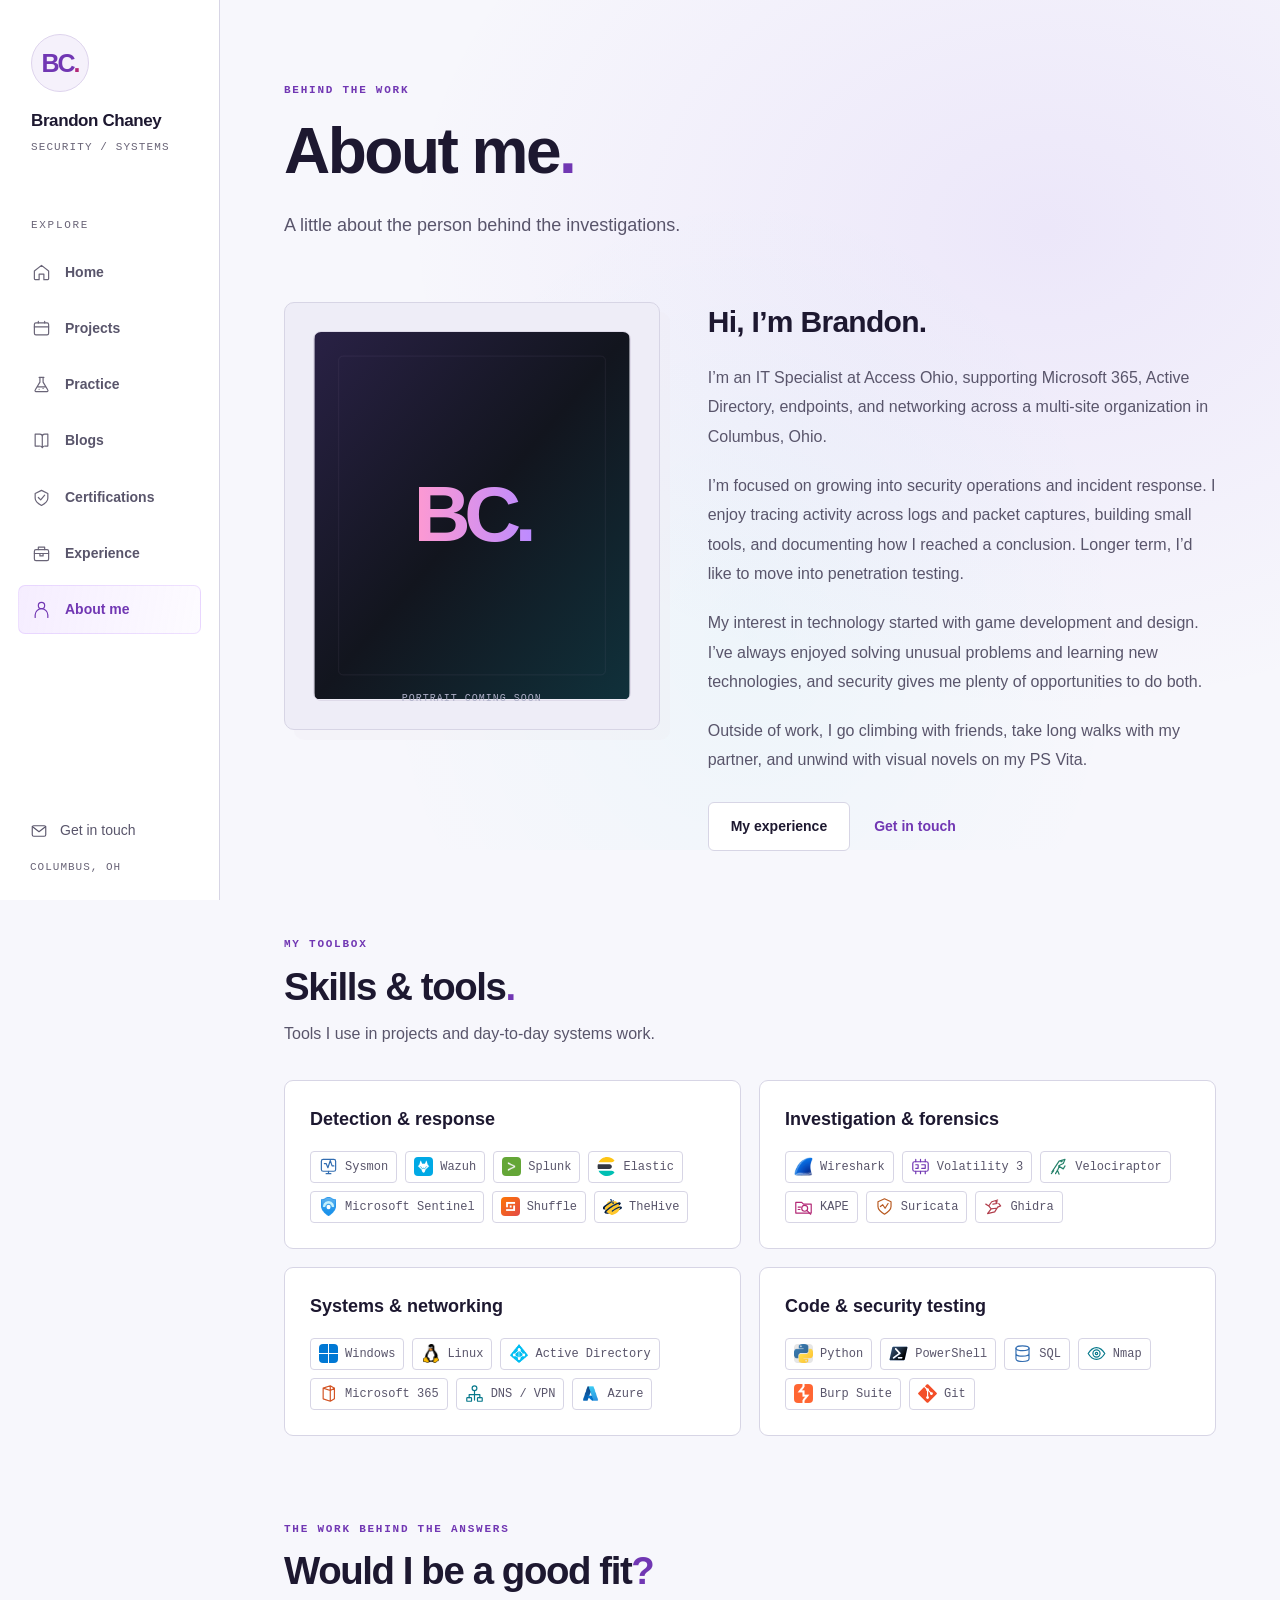
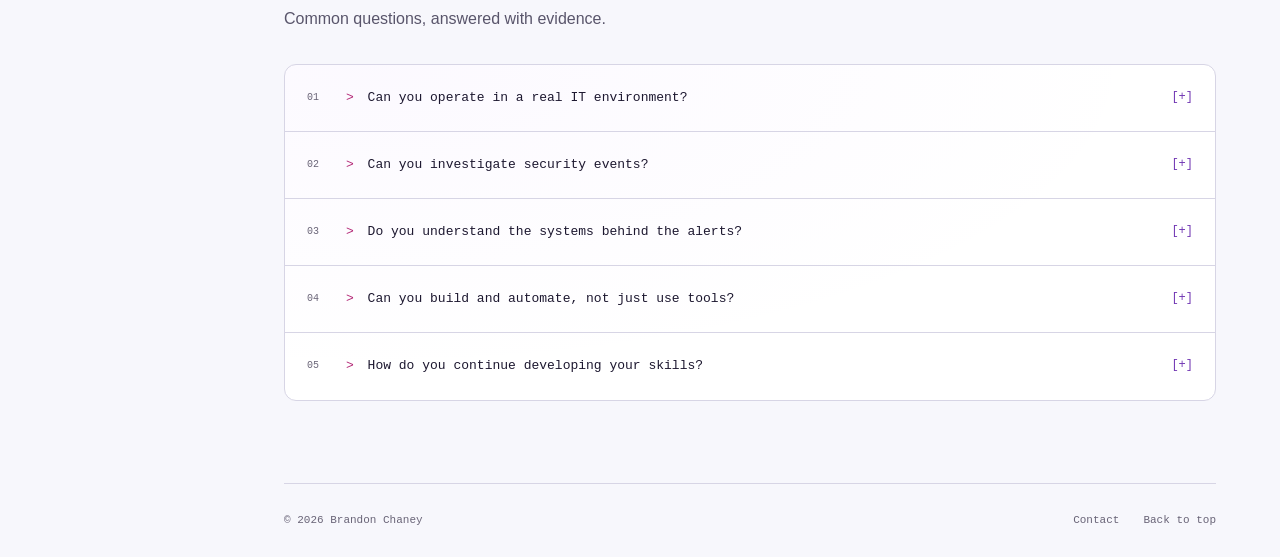
==== commit 73d0485d: "Update portraits, diagrams, and SC-200 details Publish the reviewed portrait crops, solid panel styl" ====
--- a/about.html
+++ b/about.html
@@ -4,7 +4,7 @@
  <meta charset="utf-8"><meta name="viewport" content="width=device-width, initial-scale=1">
  <meta name="theme-color" content="#f7f7fc"><meta name="description" content="Meet Brandon Chaney, an IT specialist in Columbus building toward security operations and incident response.">
  <title>About me | Brandon Chaney</title>
- <link rel="icon" type="image/svg+xml" href="assets/favicon.svg?v=20261023"><link rel="stylesheet" href="style.css?v=20261023">
+ <link rel="icon" type="image/svg+xml" href="assets/favicon.svg?v=20261023"><link rel="stylesheet" href="style.css?v=20261024">
  <script src="content.js" defer></script><script src="script.js?v=20261023" defer></script>
 </head>
 <body id="top"><script src="pointer.js?v=20261019"></script>
@@ -15,7 +15,7 @@
   <div class="rail-bottom"><a class="rail-contact" href="contact.html"><svg viewBox="0 0 24 24" fill="none" stroke="currentColor" stroke-width="1.5" stroke-linecap="round" stroke-linejoin="round" aria-hidden="true"><rect x="3" y="5" width="18" height="14" rx="2"/><path d="m3 6 9 7 9-7"/></svg>Get in touch</a><span class="rail-note">COLUMBUS, OH</span></div>
  </aside>
  <header class="mobile-bar"><a href="index.html" class="mobile-brand">BC<span>.</span></a><span class="mobile-title">Brandon Chaney</span><button class="menu-toggle" aria-expanded="false" aria-controls="mobile-nav" aria-label="Open navigation"><span></span><span></span></button><nav id="mobile-nav" class="mobile-nav" aria-label="Mobile navigation" hidden><a href="index.html"><svg viewBox="0 0 24 24" fill="none" stroke="currentColor" stroke-width="1.5" stroke-linecap="round" stroke-linejoin="round" aria-hidden="true"><path d="m3 10 9-7 9 7v10a1 1 0 0 1-1 1h-5v-7H9v7H4a1 1 0 0 1-1-1z"/></svg><span>Home</span></a><a href="projects.html"><svg viewBox="0 0 24 24" fill="none" stroke="currentColor" stroke-width="1.5" stroke-linecap="round" stroke-linejoin="round" aria-hidden="true"><rect x="3" y="5" width="18" height="15" rx="2"/><path d="M3 10h18M8 5V3m8 2V3"/></svg><span>Projects</span></a><a href="practice.html"><svg viewBox="0 0 24 24" fill="none" stroke="currentColor" stroke-width="1.5" stroke-linecap="round" stroke-linejoin="round" aria-hidden="true"><path d="M9 3h6m-5 0v6L4 19a1.3 1.3 0 0 0 1 2h14a1.3 1.3 0 0 0 1-2L14 9V3M7 15h10"/><path d="M9 18h.01M14 17h.01"/></svg><span>Practice</span></a><a href="blogs.html"><svg viewBox="0 0 24 24" fill="none" stroke="currentColor" stroke-width="1.5" stroke-linecap="round" stroke-linejoin="round" aria-hidden="true"><path d="M4 4h6a3 3 0 0 1 3 3v14a4 4 0 0 0-4-2H4zM13 7a3 3 0 0 1 3-3h4v15h-3a4 4 0 0 0-4 2"/></svg><span>Blogs</span></a><a href="certifications.html"><svg viewBox="0 0 24 24" fill="none" stroke="currentColor" stroke-width="1.5" stroke-linecap="round" stroke-linejoin="round" aria-hidden="true"><path d="m12 3 8 4v6c0 4-4 7-8 9-4-2-8-5-8-9V7z"/><path d="m8 12 3 3 5-6"/></svg><span>Certifications</span></a><a href="experience.html"><svg viewBox="0 0 24 24" fill="none" stroke="currentColor" stroke-width="1.5" stroke-linecap="round" stroke-linejoin="round" aria-hidden="true"><rect x="3" y="7" width="18" height="14" rx="2"/><path d="M8 7V4h8v3M3 12h18m-11 0v3h4v-3"/></svg><span>Experience</span></a><a href="about.html" class="active" aria-current="page"><svg viewBox="0 0 24 24" fill="none" stroke="currentColor" stroke-width="1.5" stroke-linecap="round" stroke-linejoin="round" aria-hidden="true"><circle cx="12" cy="7" r="4"/><path d="M4 22v-3a8 8 0 0 1 16 0v3"/></svg><span>About me</span></a><a href="contact.html"><svg viewBox="0 0 24 24" fill="none" stroke="currentColor" stroke-width="1.5" stroke-linecap="round" stroke-linejoin="round" aria-hidden="true"><rect x="3" y="5" width="18" height="14" rx="2"/><path d="m3 6 9 7 9-7"/></svg><span>Contact</span></a></nav></header>
- <main id="main" tabindex="-1"><div class="page-shell"><header class="page-header"><p class="eyebrow">BEHIND THE WORK</p><h1>About me<span class="accent">.</span></h1><p class="page-description">A little about the person behind the investigations.</p></header><div class="about-full"><div class="portrait-frame"><img class="portrait" data-portrait src="assets/brandon.jpg" width="600" height="700" alt="Brandon Chaney"><span class="portrait-note" data-portrait-note hidden>PORTRAIT COMING SOON</span></div><div class="about-copy"><h2>Hi, I’m Brandon.</h2><p>I’m an IT Specialist at Access Ohio, supporting Microsoft 365, Active Directory, endpoints, and networking across a multi-site organization in Columbus, Ohio.</p><p>I’m focused on growing into security operations and incident response. I enjoy tracing activity across logs and packet captures, building small tools, and documenting how I reached a conclusion. Longer term, I’d like to move into penetration testing.</p><p>My interest in technology started with game development and design. I’ve always enjoyed solving unusual problems and learning new technologies, and security gives me plenty of opportunities to do both.</p><p>Outside of work, I go climbing with friends, take long walks with my partner, and unwind with visual novels on my PS Vita.</p><div class="hero-actions"><a class="button button-outline" href="experience.html">My experience</a><a class="text-link" href="contact.html">Get in touch</a></div></div></div><section class="skills-section"><div class="section-heading"><div><p class="eyebrow">MY TOOLBOX</p><h2>Skills & tools<span class="accent">.</span></h2><p>Tools I use in projects and day-to-day systems work.</p></div></div><div class="skills-grid"><div class="skill-card"><h3>Detection & response</h3><div class="tags"><span class="tool-tag"><span class="tool-icon" aria-hidden="true"><img src="assets/tools/sysmon.svg" width="20" height="20" alt="" loading="lazy"></span>Sysmon</span><span class="tool-tag"><span class="tool-icon" aria-hidden="true"><img src="assets/tools/wazuh.png" width="20" height="20" alt="" loading="lazy"></span>Wazuh</span><span class="tool-tag"><span class="tool-icon" aria-hidden="true"><img src="assets/tools/splunk.png" width="20" height="20" alt="" loading="lazy"></span>Splunk</span><span class="tool-tag"><span class="tool-icon" aria-hidden="true"><img src="assets/tools/elastic.svg" width="20" height="20" alt="" loading="lazy"></span>Elastic</span><span class="tool-tag"><span class="tool-icon" aria-hidden="true"><img src="assets/tools/sentinel.png" width="20" height="20" alt="" loading="lazy"></span>Microsoft Sentinel</span><span class="tool-tag"><span class="tool-icon" aria-hidden="true"><img src="assets/tools/shuffle.png" width="20" height="20" alt="" loading="lazy"></span>Shuffle</span><span class="tool-tag"><span class="tool-icon" aria-hidden="true"><img src="assets/tools/thehive.svg" width="20" height="20" alt="" loading="lazy"></span>TheHive</span></div></div><div class="skill-card"><h3>Investigation & forensics</h3><div class="tags"><span class="tool-tag"><span class="tool-icon" aria-hidden="true"><img src="assets/tools/wireshark.jpg" width="20" height="20" alt="" loading="lazy"></span>Wireshark</span><span class="tool-tag"><span class="tool-icon" aria-hidden="true"><img src="assets/tools/volatility.svg" width="20" height="20" alt="" loading="lazy"></span>Volatility 3</span><span class="tool-tag"><span class="tool-icon" aria-hidden="true"><img src="assets/tools/velociraptor.svg" width="20" height="20" alt="" loading="lazy"></span>Velociraptor</span><span class="tool-tag"><span class="tool-icon" aria-hidden="true"><img src="assets/tools/kape.svg" width="20" height="20" alt="" loading="lazy"></span>KAPE</span><span class="tool-tag"><span class="tool-icon" aria-hidden="true"><img src="assets/tools/suricata.svg" width="20" height="20" alt="" loading="lazy"></span>Suricata</span><span class="tool-tag"><span class="tool-icon" aria-hidden="true"><img src="assets/tools/ghidra.svg" width="20" height="20" alt="" loading="lazy"></span>Ghidra</span></div></div><div class="skill-card"><h3>Systems & networking</h3><div class="tags"><span class="tool-tag"><span class="tool-icon" aria-hidden="true"><img src="assets/tools/windows.svg" width="20" height="20" alt="" loading="lazy"></span>Windows</span><span class="tool-tag"><span class="tool-icon" aria-hidden="true"><img src="assets/tools/linux.png" width="20" height="20" alt="" loading="lazy"></span>Linux</span><span class="tool-tag"><span class="tool-icon" aria-hidden="true"><img src="assets/tools/active-directory.png" width="20" height="20" alt="" loading="lazy"></span>Active Directory</span><span class="tool-tag"><span class="tool-icon" aria-hidden="true"><img src="assets/tools/microsoft365.svg" width="20" height="20" alt="" loading="lazy"></span>Microsoft 365</span><span class="tool-tag"><span class="tool-icon" aria-hidden="true"><img src="assets/tools/network.svg" width="20" height="20" alt="" loading="lazy"></span>DNS / VPN</span><span class="tool-tag"><span class="tool-icon" aria-hidden="true"><img src="assets/tools/azure.png" width="20" height="20" alt="" loading="lazy"></span>Azure</span></div></div><div class="skill-card"><h3>Code & security testing</h3><div class="tags"><span class="tool-tag"><span class="tool-icon" aria-hidden="true"><img src="assets/tools/python.png" width="20" height="20" alt="" loading="lazy"></span>Python</span><span class="tool-tag"><span class="tool-icon" aria-hidden="true"><img src="assets/tools/powershell.svg" width="20" height="20" alt="" loading="lazy"></span>PowerShell</span><span class="tool-tag"><span class="tool-icon" aria-hidden="true"><img src="assets/tools/sql.svg" width="20" height="20" alt="" loading="lazy"></span>SQL</span><span class="tool-tag"><span class="tool-icon" aria-hidden="true"><img src="assets/tools/nmap.svg" width="20" height="20" alt="" loading="lazy"></span>Nmap</span><span class="tool-tag"><span class="tool-icon" aria-hidden="true"><img src="assets/portswigger.png" width="20" height="20" alt="" loading="lazy"></span>Burp Suite</span><span class="tool-tag"><span class="tool-icon" aria-hidden="true"><img src="assets/tools/git.svg" width="20" height="20" alt="" loading="lazy"></span>Git</span></div></div></div></section>
+ <main id="main" tabindex="-1"><div class="page-shell"><header class="page-header"><p class="eyebrow">BEHIND THE WORK</p><h1>About me<span class="accent">.</span></h1><p class="page-description">A little about the person behind the investigations.</p></header><div class="about-full"><div class="portrait-frame"><img class="portrait" data-portrait src="assets/brandon-oct2026.jpg" width="600" height="700" alt="Brandon Chaney"><span class="portrait-note" data-portrait-note hidden>PORTRAIT COMING SOON</span></div><div class="about-copy"><h2>Hi, I’m Brandon.</h2><p>I’m an IT Specialist at Access Ohio, supporting Microsoft 365, Active Directory, endpoints, and networking across a multi-site organization in Columbus, Ohio.</p><p>I’m focused on growing into security operations and incident response. I enjoy tracing activity across logs and packet captures, building small tools, and documenting how I reached a conclusion. Longer term, I’d like to move into penetration testing.</p><p>My interest in technology started with game development and design. I’ve always enjoyed solving unusual problems and learning new technologies, and security gives me plenty of opportunities to do both.</p><p>Outside of work, I go climbing with friends, take long walks with my partner, and unwind with visual novels on my PS Vita.</p><div class="hero-actions"><a class="button button-outline" href="experience.html">My experience</a><a class="text-link" href="contact.html">Get in touch</a></div></div></div><section class="skills-section"><div class="section-heading"><div><p class="eyebrow">MY TOOLBOX</p><h2>Skills & tools<span class="accent">.</span></h2><p>Tools I use in projects and day-to-day systems work.</p></div></div><div class="skills-grid"><div class="skill-card"><h3>Detection & response</h3><div class="tags"><span class="tool-tag"><span class="tool-icon" aria-hidden="true"><img src="assets/tools/sysmon.svg" width="20" height="20" alt="" loading="lazy"></span>Sysmon</span><span class="tool-tag"><span class="tool-icon" aria-hidden="true"><img src="assets/tools/wazuh.png" width="20" height="20" alt="" loading="lazy"></span>Wazuh</span><span class="tool-tag"><span class="tool-icon" aria-hidden="true"><img src="assets/tools/splunk.png" width="20" height="20" alt="" loading="lazy"></span>Splunk</span><span class="tool-tag"><span class="tool-icon" aria-hidden="true"><img src="assets/tools/elastic.svg" width="20" height="20" alt="" loading="lazy"></span>Elastic</span><span class="tool-tag"><span class="tool-icon" aria-hidden="true"><img src="assets/tools/sentinel.png" width="20" height="20" alt="" loading="lazy"></span>Microsoft Sentinel</span><span class="tool-tag"><span class="tool-icon" aria-hidden="true"><img src="assets/tools/shuffle.png" width="20" height="20" alt="" loading="lazy"></span>Shuffle</span><span class="tool-tag"><span class="tool-icon" aria-hidden="true"><img src="assets/tools/thehive.svg" width="20" height="20" alt="" loading="lazy"></span>TheHive</span></div></div><div class="skill-card"><h3>Investigation & forensics</h3><div class="tags"><span class="tool-tag"><span class="tool-icon" aria-hidden="true"><img src="assets/tools/wireshark.jpg" width="20" height="20" alt="" loading="lazy"></span>Wireshark</span><span class="tool-tag"><span class="tool-icon" aria-hidden="true"><img src="assets/tools/volatility.svg" width="20" height="20" alt="" loading="lazy"></span>Volatility 3</span><span class="tool-tag"><span class="tool-icon" aria-hidden="true"><img src="assets/tools/velociraptor.svg" width="20" height="20" alt="" loading="lazy"></span>Velociraptor</span><span class="tool-tag"><span class="tool-icon" aria-hidden="true"><img src="assets/tools/kape.svg" width="20" height="20" alt="" loading="lazy"></span>KAPE</span><span class="tool-tag"><span class="tool-icon" aria-hidden="true"><img src="assets/tools/suricata.svg" width="20" height="20" alt="" loading="lazy"></span>Suricata</span><span class="tool-tag"><span class="tool-icon" aria-hidden="true"><img src="assets/tools/ghidra.svg" width="20" height="20" alt="" loading="lazy"></span>Ghidra</span></div></div><div class="skill-card"><h3>Systems & networking</h3><div class="tags"><span class="tool-tag"><span class="tool-icon" aria-hidden="true"><img src="assets/tools/windows.svg" width="20" height="20" alt="" loading="lazy"></span>Windows</span><span class="tool-tag"><span class="tool-icon" aria-hidden="true"><img src="assets/tools/linux.png" width="20" height="20" alt="" loading="lazy"></span>Linux</span><span class="tool-tag"><span class="tool-icon" aria-hidden="true"><img src="assets/tools/active-directory.png" width="20" height="20" alt="" loading="lazy"></span>Active Directory</span><span class="tool-tag"><span class="tool-icon" aria-hidden="true"><img src="assets/tools/microsoft365.svg" width="20" height="20" alt="" loading="lazy"></span>Microsoft 365</span><span class="tool-tag"><span class="tool-icon" aria-hidden="true"><img src="assets/tools/network.svg" width="20" height="20" alt="" loading="lazy"></span>DNS / VPN</span><span class="tool-tag"><span class="tool-icon" aria-hidden="true"><img src="assets/tools/azure.png" width="20" height="20" alt="" loading="lazy"></span>Azure</span></div></div><div class="skill-card"><h3>Code & security testing</h3><div class="tags"><span class="tool-tag"><span class="tool-icon" aria-hidden="true"><img src="assets/tools/python.png" width="20" height="20" alt="" loading="lazy"></span>Python</span><span class="tool-tag"><span class="tool-icon" aria-hidden="true"><img src="assets/tools/powershell.svg" width="20" height="20" alt="" loading="lazy"></span>PowerShell</span><span class="tool-tag"><span class="tool-icon" aria-hidden="true"><img src="assets/tools/sql.svg" width="20" height="20" alt="" loading="lazy"></span>SQL</span><span class="tool-tag"><span class="tool-icon" aria-hidden="true"><img src="assets/tools/nmap.svg" width="20" height="20" alt="" loading="lazy"></span>Nmap</span><span class="tool-tag"><span class="tool-icon" aria-hidden="true"><img src="assets/portswigger.png" width="20" height="20" alt="" loading="lazy"></span>Burp Suite</span><span class="tool-tag"><span class="tool-icon" aria-hidden="true"><img src="assets/tools/git.svg" width="20" height="20" alt="" loading="lazy"></span>Git</span></div></div></div></section>
 <section class="fit-faq" id="faq" aria-labelledby="fit-faq-title" tabindex="-1">
  <header class="section-heading"><div><p class="eyebrow">THE WORK BEHIND THE ANSWERS</p><h2 id="fit-faq-title">Would I be a good fit<span class="accent">?</span></h2><p>Common questions, answered with evidence.</p></div></header>
  <div class="fit-faq-list">
--- a/style.css
+++ b/style.css
@@ -4,7 +4,7 @@
 .section-shell,.page-shell{max-width:1320px;margin:0 auto;padding:82px clamp(32px,5vw,84px)}.section-divider{border-top:1px solid var(--line)}.eyebrow{font:600 11px/1.6 var(--mono);letter-spacing:1.75px;color:var(--accent);margin:0 0 16px}.hero{position:relative;display:grid;grid-template-columns:1.08fr 1fr;gap:48px;align-items:center;min-height:780px;padding-top:80px;padding-bottom:130px}.terminal-text{font:14px/1.6 var(--mono);color:var(--dim);margin:0 0 13px}.terminal-text span{color:var(--cyan)}.hero h1{font-size:clamp(62px,6.8vw,103px);line-height:1.02;letter-spacing:-6px;font-weight:760;margin:0 0 32px}.surname{color:var(--accent);white-space:nowrap}.name-dot{color:var(--pink)}.hero-description{font-size:18px;line-height:1.7;color:var(--muted);max-width:490px;margin:0}.hero-actions{display:flex;flex-wrap:wrap;align-items:center;gap:12px;margin-top:27px}.button{display:inline-flex;align-items:center;justify-content:center;gap:20px;text-decoration:none;font-size:14px;font-weight:650;line-height:1.4;padding:14px 22px;border-radius:6px;border:1px solid transparent;transition:transform .2s,box-shadow .2s,background .2s}.button-primary{background:linear-gradient(110deg,#d3adff,#bf95f5);color:#1d0f30;box-shadow:0 5px 24px #a465ed15}html:not(.pixel-pointer-active) .button-primary:hover,.button-primary.is-hovered{box-shadow:0 8px 30px #b07dea2e;transform:translateY(-2px)}.button-outline{background:var(--surface);border-color:var(--line);color:var(--text)}html:not(.pixel-pointer-active) .button-outline:hover,.button-outline.is-hovered{border-color:var(--accent);transform:translateY(-2px)}.hero-caption{font:12px/1.7 var(--mono);color:var(--dim);margin:26px 0 0;max-width:430px}.terminal-wrap{min-width:0;position:relative}.terminal-wrap::before{content:"";position:absolute;inset:-40px -30px;z-index:-1;background:radial-gradient(ellipse,#9146e52b,transparent 70%)}.terminal-window{background:var(--surface);border:1px solid #a273dc50;border-radius:10px;box-shadow:var(--shadow);overflow:hidden;transform:none}.terminal-header{display:flex;align-items:center;gap:18px;padding:15px 18px;border-bottom:1px solid var(--line);background:var(--raised);font:11px/1.5 var(--mono);color:var(--dim)}.terminal-dots{display:flex;gap:6px}.terminal-dots i{width:8px;height:8px;border-radius:50%;background:#fa8b9f}.terminal-dots i:nth-child(2){background:#e6c178}.terminal-dots i:nth-child(3){background:#87d8af}.terminal-body{padding:27px 23px 19px;font:12px/1.9 var(--mono)}.terminal-static{color:var(--muted)}.terminal-green{color:var(--green)}.terminal-dim{color:var(--dim)}.terminal-foot{display:flex;justify-content:space-between;gap:14px;padding-top:17px;border-top:1px solid var(--line);font-size:9px;letter-spacing:.5px;color:var(--dim)}.terminal-caption{margin:21px 0 0;text-align:right;font:9px/1.5 var(--mono);letter-spacing:1.2px;color:var(--dim)}.cursor{color:var(--accent);animation:blink 1s steps(1) infinite}@keyframes blink{50%{opacity:0}}.hero-scroll{position:absolute;bottom:43px;left:clamp(32px,5vw,84px);font:11px/1.5 var(--mono);letter-spacing:1px;text-decoration:none;color:var(--dim);display:flex;align-items:center;gap:12px}.hero-scroll::before{content:"";height:23px;width:1px;background:linear-gradient(var(--accent),transparent)}html:not(.pixel-pointer-active) .hero-scroll:hover,.hero-scroll.is-hovered{color:var(--accent)}
 .section-heading{display:flex;justify-content:space-between;align-items:flex-end;gap:30px;margin-bottom:32px}.section-heading h2,.contact-box h2{font-size:clamp(30px,3vw,43px);line-height:1.18;letter-spacing:-1.4px;margin:0 0 12px;font-weight:650}.section-heading .eyebrow{margin-bottom:10px}.section-heading p:not(.eyebrow){color:var(--muted);font-size:16px;margin:0;max-width:650px}.accent{color:var(--accent)}.section-link{font-size:14px;font-weight:550;text-decoration:none;color:var(--accent);flex-shrink:0;padding-bottom:4px}html:not(.pixel-pointer-active) .section-link:hover,.section-link.is-hovered{text-decoration:underline}.section-link span{display:inline-block;margin-left:7px;padding:1px 7px;background:var(--raised);color:var(--dim);border-radius:4px;font:11px/1.7 var(--mono)}.tone-pink{--tone:var(--pink);--tint:#ff73b808;--tone-line:#ff73b830}.tone-green{--tone:var(--green);--tint:#75f9a508;--tone-line:#75f9a530}.tone-purple{--tone:var(--accent);--tint:#ba80ff08;--tone-line:#ba80ff30}.tone-cyan{--tone:var(--cyan);--tint:#4ad7ec08;--tone-line:#4ad7ec30}.stats-grid{display:grid;grid-template-columns:repeat(4,minmax(0,1fr));gap:14px}.stat-card{min-width:0;background:linear-gradient(135deg,var(--tint),transparent),var(--surface);border:1px solid var(--line);border-top:2px solid var(--tone-line);border-radius:10px;overflow:hidden;display:flex;flex-direction:column}.stat-header{display:flex;align-items:center;gap:10px;padding:22px 17px 0}.platform-symbol{color:var(--tone);background:var(--tint);border:1px solid var(--tone-line);border-radius:7px;padding:9px;line-height:0}.platform-symbol svg{width:19px;height:19px}.stat-header h3{font-size:16px;line-height:1.4;letter-spacing:-.3px;margin:0}.stat-header p{font-size:11px;color:var(--tone);line-height:1.5;margin:3px 0 0}.stat-numbers{display:grid;grid-template-columns:1fr 1fr;gap:10px;padding:22px 19px}.stat-numbers strong{font:600 34px/1.2 var(--mono);display:block;color:var(--text)}.stat-numbers span{display:block;font-size:11px;line-height:1.4;margin-top:5px;color:var(--dim)}.stat-focus{display:flex;flex-wrap:wrap;gap:7px;padding:0 18px 22px}.stat-focus span{color:var(--tone);border:1px solid var(--tone-line);background:var(--tint);padding:3px 7px;border-radius:4px;font:10px/1.5 var(--mono)}.stat-footer{padding:15px 17px;border-top:1px solid var(--line);margin-top:auto;display:flex;flex-wrap:wrap;justify-content:space-between;gap:5px;font-size:11px}.stat-footer>span{color:var(--dim)}.stat-footer a{color:var(--tone);text-decoration:none;font-weight:600}html:not(.pixel-pointer-active) .stat-footer a:hover,.stat-footer a.is-hovered{text-decoration:underline}.stat-progress{padding:0 19px 20px}.progress-label{display:flex;justify-content:space-between;font:11px/1.5 var(--mono);color:var(--dim);margin-bottom:7px}progress{width:100%;height:5px;border:0;border-radius:5px;overflow:hidden;accent-color:var(--tone);background:var(--line)}progress::-webkit-progress-bar{background:var(--line)}progress::-webkit-progress-value{background:var(--tone)}progress::-moz-progress-bar{background:var(--tone)}
 .work-grid{display:grid;grid-template-columns:repeat(2,minmax(0,1fr));gap:24px}.work-card{background:var(--surface);border:1px solid var(--line);border-radius:11px;overflow:hidden;display:flex;flex-direction:column;min-width:0;transition:transform .22s,border-color .22s,box-shadow .22s}html:not(.pixel-pointer-active) .work-card:hover,.work-card.is-hovered{transform:translateY(-5px);border-color:#a16fe975;box-shadow:0 15px 40px #0002}.card-image{position:relative;display:block;background:#f1eef8;overflow:hidden;text-decoration:none}.card-image img{width:100%;height:auto;aspect-ratio:1.8;object-fit:cover;transition:transform .45s}html:not(.pixel-pointer-active) .work-card:hover .card-image img,.work-card.is-hovered .card-image img{transform:scale(1.025)}.image-label{position:absolute;right:18px;top:16px;font:10px/1.6 var(--mono);letter-spacing:.8px;color:#b8b7ce}.card-body{padding:25px 26px;display:flex;flex-direction:column;flex:1}.card-category{font:600 10px/1.6 var(--mono);letter-spacing:1.1px;color:var(--accent);margin:0 0 10px}.work-card :is(h2,h3){font-size:23px;line-height:1.3;letter-spacing:-.6px;font-weight:600;margin:0 0 12px}.work-card :is(h2,h3) a{text-decoration:none}html:not(.pixel-pointer-active) .work-card :is(h2,h3) a:hover,.work-card :is(h2,h3) a.is-hovered{color:var(--accent)}.card-body>p:not(.card-category){color:var(--muted);font-size:15px;line-height:1.75;margin:0 0 24px}.card-bottom{margin-top:auto}.tags{display:flex;flex-wrap:wrap;gap:7px}.tags>span{color:var(--dim);padding:4px 8px;border:1px solid var(--line);border-radius:4px;font:11px/1.5 var(--mono)}.card-link{display:inline-block;color:var(--accent);text-decoration:none;font-size:13px;font-weight:600;margin-top:22px}html:not(.pixel-pointer-active) .card-link:hover,.card-link.is-hovered{text-decoration:underline}.cert-preview-grid{display:grid;grid-template-columns:repeat(3,minmax(0,1fr));gap:16px}.cert-preview{display:flex;align-items:center;gap:19px;border:1px solid var(--line);border-radius:9px;background:linear-gradient(135deg,var(--tint),transparent),var(--surface);padding:24px 20px;text-decoration:none;transition:transform .2s,border-color .2s}html:not(.pixel-pointer-active) .cert-preview:hover,.cert-preview.is-hovered{transform:translateY(-3px);border-color:var(--tone)}.cert-preview .card-category{color:var(--dim);text-transform:uppercase;margin-bottom:4px}.cert-preview h3{margin:0 0 7px;font:600 20px/1.3 var(--sans);letter-spacing:-.5px}.cert-monogram{color:var(--tone);font:600 28px/1.3 var(--mono);display:grid;place-items:center;aspect-ratio:1;width:150px;background:linear-gradient(140deg,var(--tint),var(--raised));border:1px solid var(--tone-line);border-radius:30px;box-shadow:inset 0 0 0 10px var(--surface),inset 0 0 0 11px var(--tone-line)}.cert-monogram.small{width:66px;flex:0 0 66px;font-size:13px;border-radius:16px;box-shadow:inset 0 0 0 5px var(--surface),inset 0 0 0 6px var(--tone-line)}.status{font:11px/1.5 var(--mono);color:var(--tone);border:1px solid var(--tone-line);padding:4px 7px;border-radius:4px;background:var(--tint);display:inline-block;white-space:nowrap}
-.about-preview{display:grid;grid-template-columns:.62fr 1.38fr;gap:56px;align-items:center}.portrait-frame{border:1px solid var(--line);position:relative;border-radius:10px;overflow:hidden;background:linear-gradient(135deg,#f3effa,#f8f7fc 55%,#edf6f7);padding:7.5%;display:block}.portrait{width:100%;height:auto;aspect-ratio:6/7;object-fit:cover;object-position:50% 24%;border-radius:8px;border:1px solid #9c8cb133}.portrait-note{position:absolute;bottom:23px;left:20px;right:20px;text-align:center;font:10px/1.5 var(--mono);letter-spacing:1px;color:#afb0c8}.about-preview .section-heading{margin-bottom:22px}.about-lead{font-size:23px;letter-spacing:-.5px;font-weight:550;color:var(--text)!important;margin-bottom:15px!important}.about-preview>div>p{color:var(--muted);margin:0 0 17px;font-size:16px;line-height:1.8}.about-preview .button{margin-top:10px}.text-link{color:var(--accent);font-size:14px;font-weight:550;text-decoration:none}html:not(.pixel-pointer-active) .text-link:hover,.text-link.is-hovered{text-decoration:underline}.experience-link{display:block;margin-top:18px}.contact-section{padding-top:48px}.contact-box{display:flex;gap:40px;align-items:center;justify-content:space-between;padding:38px 40px;border:1px solid #ac78d842;border-radius:12px;background:radial-gradient(ellipse at 90% 0,#9658d915,transparent 65%),var(--surface)}.contact-box h2{margin-bottom:10px}.contact-box p:not(.eyebrow){color:var(--muted);margin:0;max-width:550px}.contact-actions{display:grid;justify-items:center;gap:16px;flex-shrink:0}.site-footer{display:flex;justify-content:space-between;gap:20px;margin:0 clamp(32px,5vw,84px);padding:28px 0;border-top:1px solid var(--line);font:11px/1.6 var(--mono);color:var(--dim)}.site-footer div{display:flex;gap:24px}.site-footer a{text-decoration:none}html:not(.pixel-pointer-active) .site-footer a:hover,.site-footer a.is-hovered{color:var(--accent)}
+.about-preview{display:grid;grid-template-columns:.62fr 1.38fr;gap:56px;align-items:center}.portrait-frame{border:1px solid var(--line);position:relative;border-radius:10px;overflow:hidden;background:var(--raised);padding:7.5%;display:block}.portrait{width:100%;height:auto;aspect-ratio:6/7;object-fit:cover;object-position:50% 24%;border-radius:8px;border:1px solid #9c8cb133}.portrait-note{position:absolute;bottom:23px;left:20px;right:20px;text-align:center;font:10px/1.5 var(--mono);letter-spacing:1px;color:#afb0c8}.about-preview .section-heading{margin-bottom:22px}.about-lead{font-size:23px;letter-spacing:-.5px;font-weight:550;color:var(--text)!important;margin-bottom:15px!important}.about-preview>div>p{color:var(--muted);margin:0 0 17px;font-size:16px;line-height:1.8}.about-preview .button{margin-top:10px}.text-link{color:var(--accent);font-size:14px;font-weight:550;text-decoration:none}html:not(.pixel-pointer-active) .text-link:hover,.text-link.is-hovered{text-decoration:underline}.experience-link{display:block;margin-top:18px}.contact-section{padding-top:48px}.contact-box{display:flex;gap:40px;align-items:center;justify-content:space-between;padding:38px 40px;border:1px solid #ac78d842;border-radius:12px;background:radial-gradient(ellipse at 90% 0,#9658d915,transparent 65%),var(--surface)}.contact-box h2{margin-bottom:10px}.contact-box p:not(.eyebrow){color:var(--muted);margin:0;max-width:550px}.contact-actions{display:grid;justify-items:center;gap:16px;flex-shrink:0}.site-footer{display:flex;justify-content:space-between;gap:20px;margin:0 clamp(32px,5vw,84px);padding:28px 0;border-top:1px solid var(--line);font:11px/1.6 var(--mono);color:var(--dim)}.site-footer div{display:flex;gap:24px}.site-footer a{text-decoration:none}html:not(.pixel-pointer-active) .site-footer a:hover,.site-footer a.is-hovered{color:var(--accent)}
 .page-shell{padding-top:82px;min-height:calc(100vh - 80px)}.page-header{margin-bottom:60px;max-width:820px}.page-header h1{font-size:clamp(45px,5vw,68px);line-height:1.12;letter-spacing:-2.5px;font-weight:650;margin:0 0 23px}.page-description{font-size:18px;color:var(--muted);max-width:740px;margin:0;line-height:1.75}.page-header .button{margin-top:28px}.page-end{margin-top:65px;border-top:1px solid var(--line);padding-top:30px;display:flex;justify-content:space-between;gap:20px;align-items:center}.page-end p,.collection-note{font-size:14px;color:var(--dim);margin:0}.collection-note{margin-top:32px}.cert-list{display:grid;gap:30px}.cert-detail{display:grid;grid-template-columns:220px 1fr;gap:35px;padding:35px;border:1px solid var(--tone-line);border-radius:12px;background:linear-gradient(135deg,var(--tint),transparent),var(--surface);scroll-margin-top:30px}.cert-identity{text-align:center;border-right:1px solid var(--tone-line);padding-right:35px;display:flex;align-items:center;flex-direction:column}.cert-identity .card-category{text-transform:uppercase;color:var(--dim);margin-bottom:18px}.cert-identity .cert-monogram{margin-bottom:23px}.cert-date{font-size:12px;color:var(--dim);margin:12px 0 22px}.cert-identity .text-link{font-size:12px;color:var(--tone);margin-top:auto}.cert-content{min-width:0;padding:3px 0}.cert-content .eyebrow{color:var(--tone);margin-bottom:8px}.cert-content h2{font-size:29px;letter-spacing:-.7px;line-height:1.3;font-weight:600;margin:0 0 22px}.cert-summary{padding:16px 20px;border-left:3px solid var(--tone);background:var(--tint);color:var(--muted);font-size:15px;margin:0 0 26px}.cert-skills{display:grid;grid-template-columns:repeat(3,minmax(0,1fr));gap:22px}.cert-skills h3{font-size:14px;color:var(--text);margin:0 0 9px;padding-bottom:9px;border-bottom:1px solid var(--line);line-height:1.5;font-weight:650}.cert-skills p{font-size:13px;line-height:1.7;color:var(--dim);margin:0}.resume-download span{font:10px/1.5 var(--mono);padding-left:16px;border-left:1px solid #28153835}
 .timeline{list-style:none;margin:0;padding:0;position:relative;display:grid;gap:38px}.timeline::before{content:"";position:absolute;left:50%;top:0;bottom:0;width:1px;background:linear-gradient(var(--accent),var(--cyan),var(--green))}.timeline-entry{position:relative;display:flex;justify-content:flex-start;padding-right:calc(50% + 28px)}.timeline-entry:nth-child(2n){justify-content:flex-end;padding-right:0;padding-left:calc(50% + 28px)}.timeline-node{position:absolute;left:calc(50% - 7px);top:28px;width:15px;height:15px;background:var(--tone);border:4px solid var(--bg);border-radius:50%;outline:1px solid var(--tone-line);box-shadow:0 0 0 8px var(--bg)}.timeline-card{width:100%;padding:27px;border-radius:11px;border:1px solid var(--tone-line);background:linear-gradient(130deg,var(--tint),transparent),var(--surface)}.timeline-date{display:inline-block;margin:0 0 19px;font:11px/1.6 var(--mono);color:var(--tone);padding:4px 9px;border:1px solid var(--tone-line);border-radius:5px}.timeline-card .card-category{color:var(--dim)}.timeline-card h2{font-size:23px;line-height:1.4;letter-spacing:-.55px;font-weight:600;margin:0 0 16px}.timeline-card>p:not(.timeline-date):not(.card-category){color:var(--muted);font-size:15px;line-height:1.8;margin:0 0 16px}.timeline-card .tags{margin-top:24px}.about-full{display:grid;grid-template-columns:.85fr 1.15fr;gap:48px;align-items:start}.about-copy h2{font-size:30px;line-height:1.3;letter-spacing:-.7px;margin:0 0 22px}.about-copy p{color:var(--muted);font-size:16px;line-height:1.85;margin:0 0 19px}.about-copy .hero-actions{gap:24px}.skills-section{margin-top:85px}.skills-grid{display:grid;grid-template-columns:repeat(2,minmax(0,1fr));gap:18px}.skill-card{border:1px solid var(--line);background:var(--surface);border-radius:9px;padding:25px}.skill-card h3{font-size:18px;line-height:1.5;font-weight:600;margin:0 0 18px}.skill-card .tags{gap:9px}.skill-card .tags>span{font-size:12px;color:var(--muted)}.contact-page{max-width:1140px}.contact-list{display:grid;gap:15px}.contact-list>a{display:flex;align-items:center;gap:23px;padding:27px;border:1px solid var(--line);background:var(--surface);border-radius:9px;text-decoration:none;transition:border-color .2s,transform .2s;min-width:0}html:not(.pixel-pointer-active) .contact-list>a:hover,.contact-list>a.is-hovered{border-color:var(--accent);transform:translateY(-2px)}.contact-icon{font:600 22px/1 var(--mono);color:var(--accent);width:44px;flex-shrink:0}.contact-icon svg{width:27px;height:27px}.contact-list small{display:block;font:11px/1.5 var(--mono);letter-spacing:1px;color:var(--dim);margin-bottom:6px}.contact-list strong{font-size:19px;font-weight:550;letter-spacing:-.4px;overflow-wrap:anywhere}.contact-action{margin-left:auto;color:var(--accent);font-size:14px}
 @media(min-width:1700px){.hero{min-height:850px}.hero h1{font-size:108px}.stat-header h3{font-size:17px}}
@@ -400,3 +400,6 @@
 /* Light-only identity and artwork. */
 .brand-mark{display:flex;align-items:center;justify-content:center;width:58px;height:58px;border:1px solid #ded4ed;border-radius:50%;background:#f5f1fb;font:800 25px/1 var(--sans);letter-spacing:-2px}.mobile-brand{display:flex;align-items:center;justify-content:center;width:40px;height:40px;flex:0 0 40px;border-radius:50%;background:#f5f1fb;border:1px solid #ded4ed;font:800 19px/1 var(--sans);letter-spacing:-1.5px}.mobile-brand span{color:var(--pink)}
 .portrait-frame{box-shadow:10px 10px 0 #ece8f044}.card-image{background:#f4f1fa}.image-label{top:auto;bottom:14px;right:14px;color:#756583;background:#f8f6fcdf;border:1px solid #dfd7ec;padding:3px 7px;border-radius:4px}.tool-icon{background:#fff;border-color:#e5deef}.tool-icon img{object-fit:contain}.skill-card .tool-tag{align-items:center}.skill-card .tool-icon{width:19px;height:19px}.skills-grid .tags{gap:8px}
+
+/* Full portrait on About; a close crop remains on Home. */
+.about-full .portrait{aspect-ratio:auto;object-fit:contain;height:auto;display:block}
